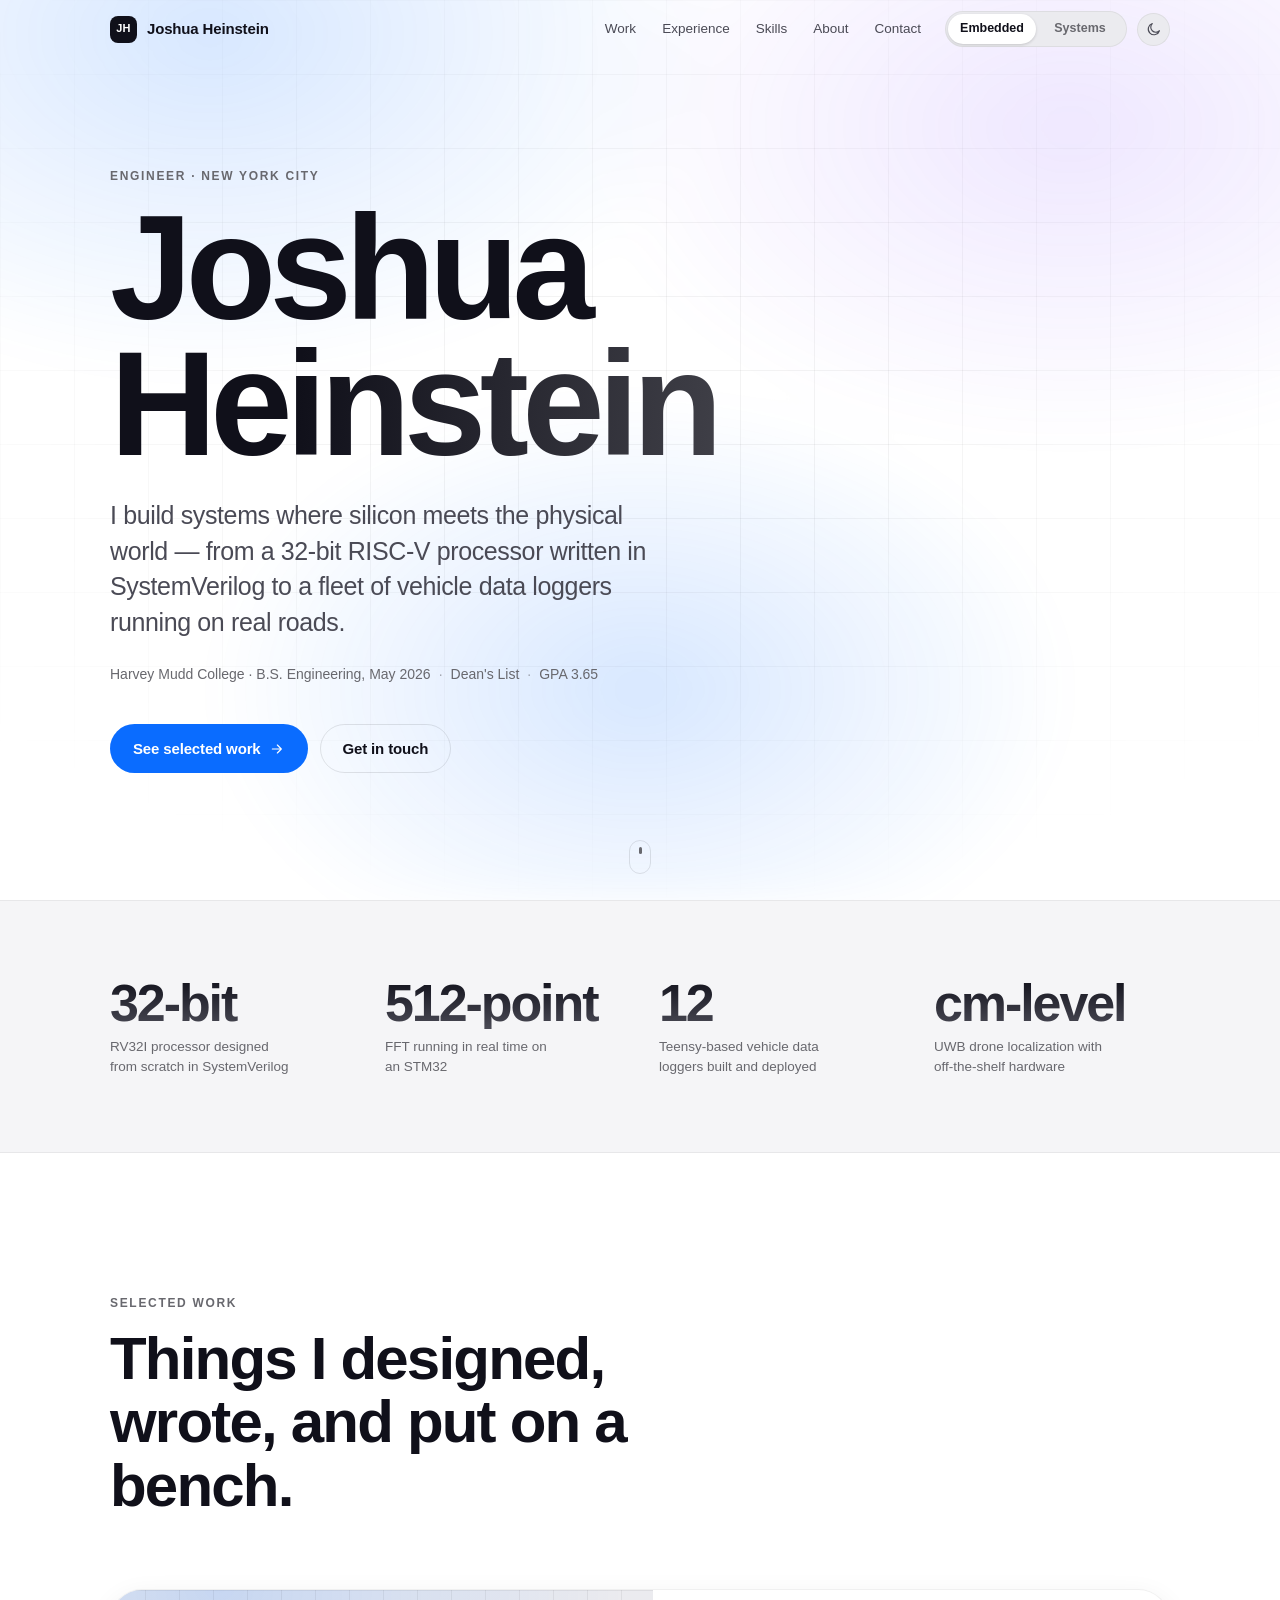
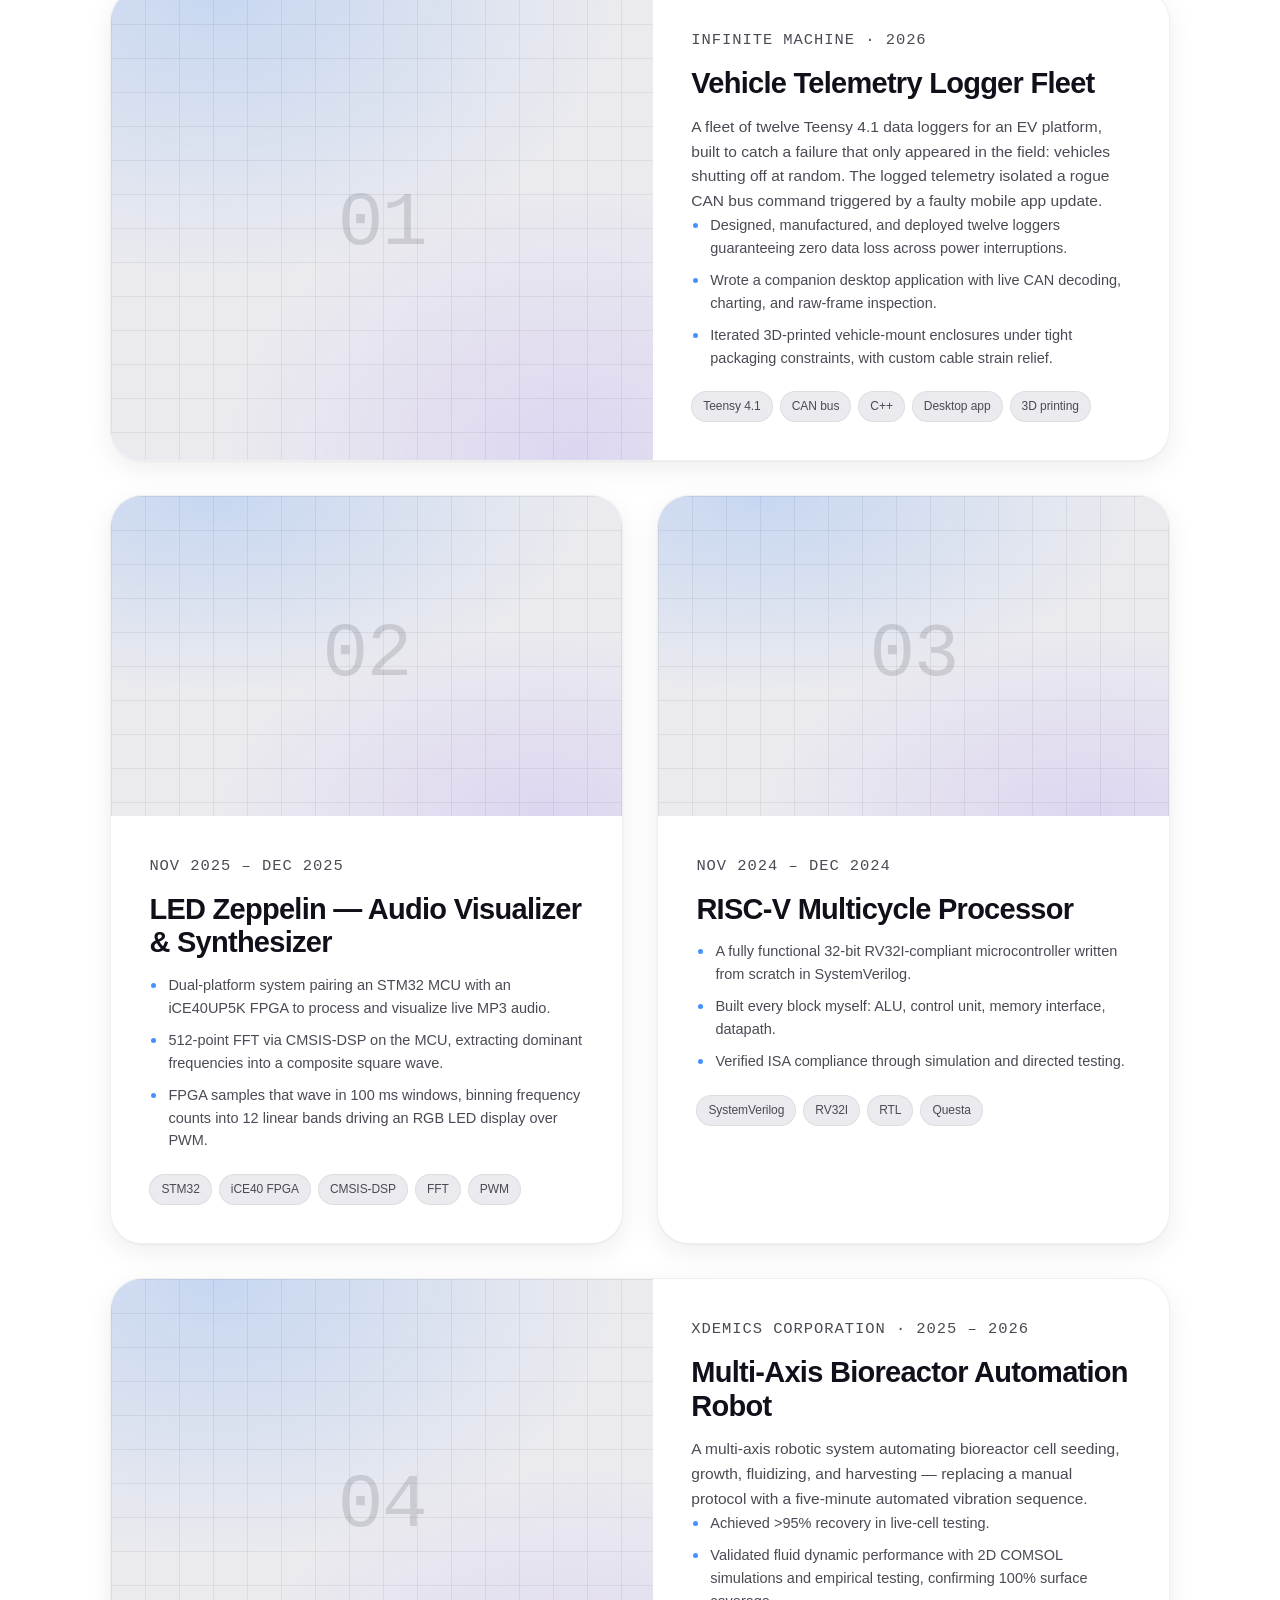
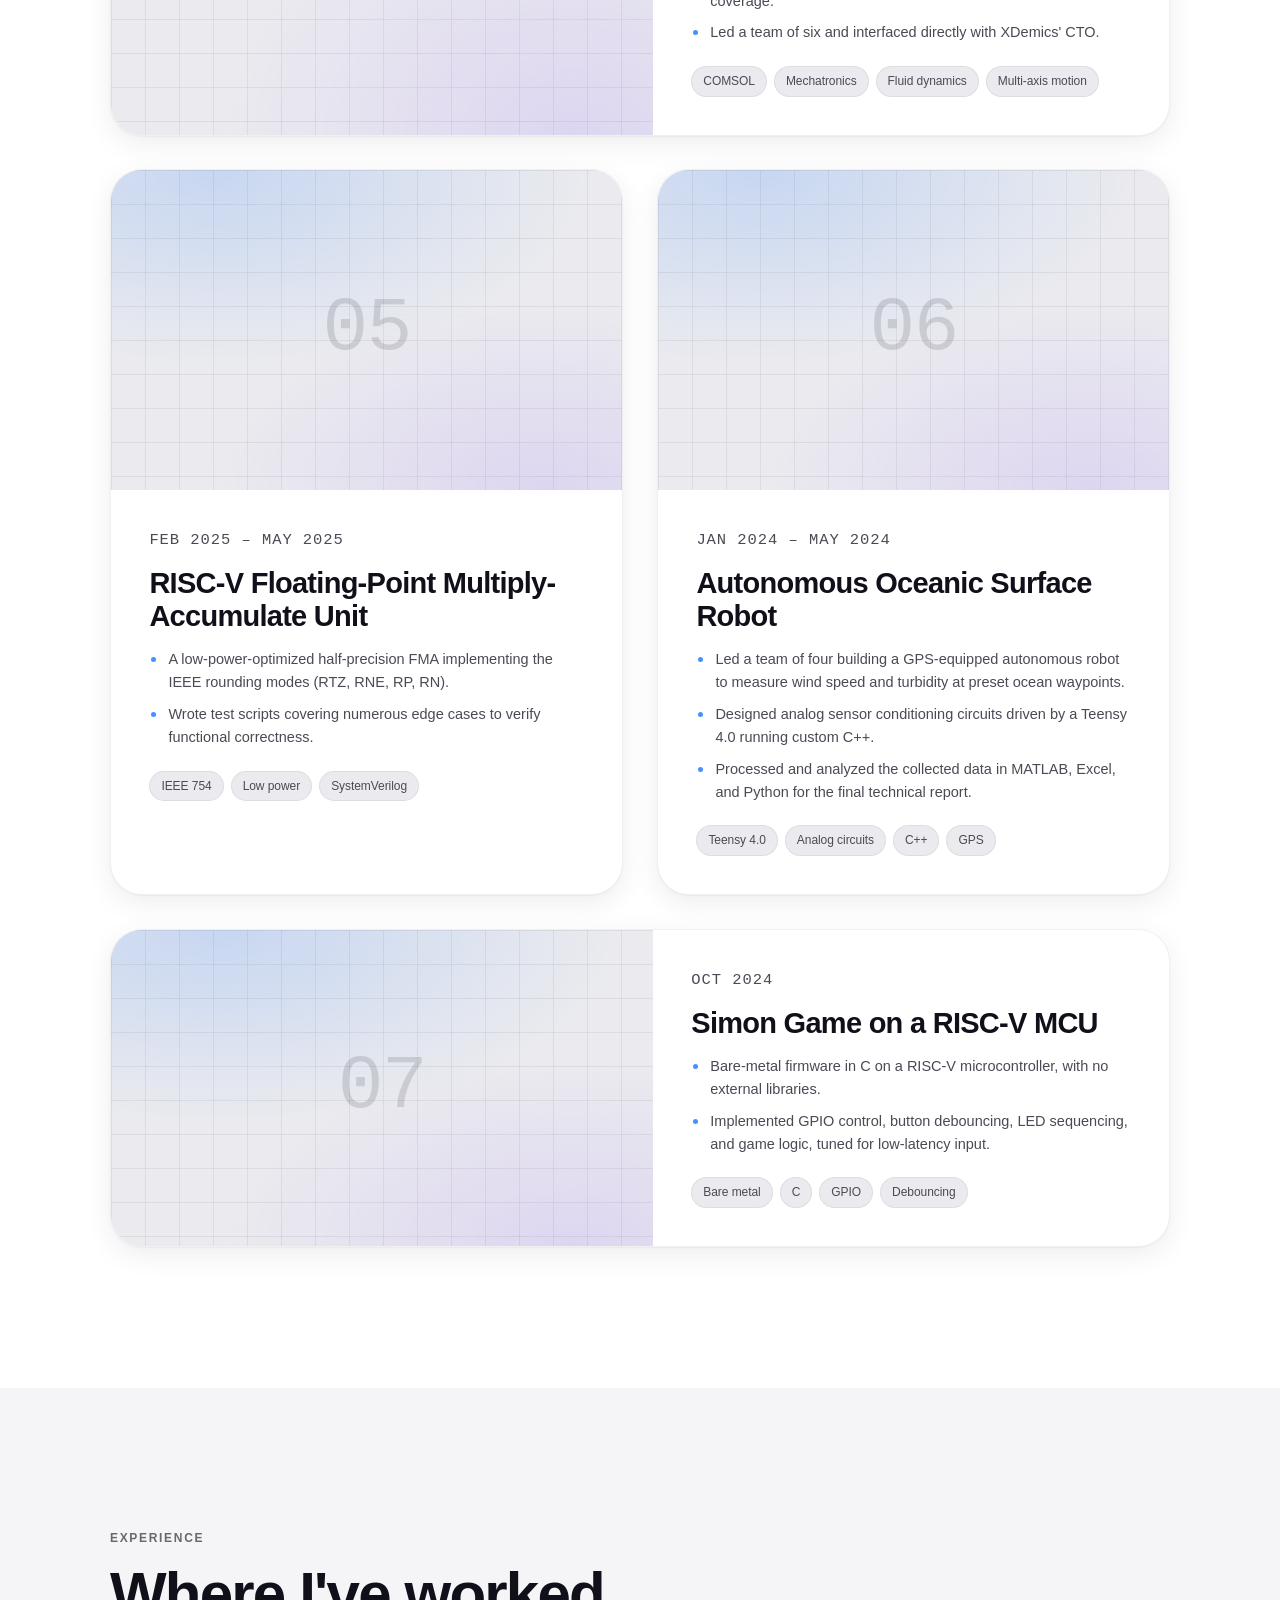
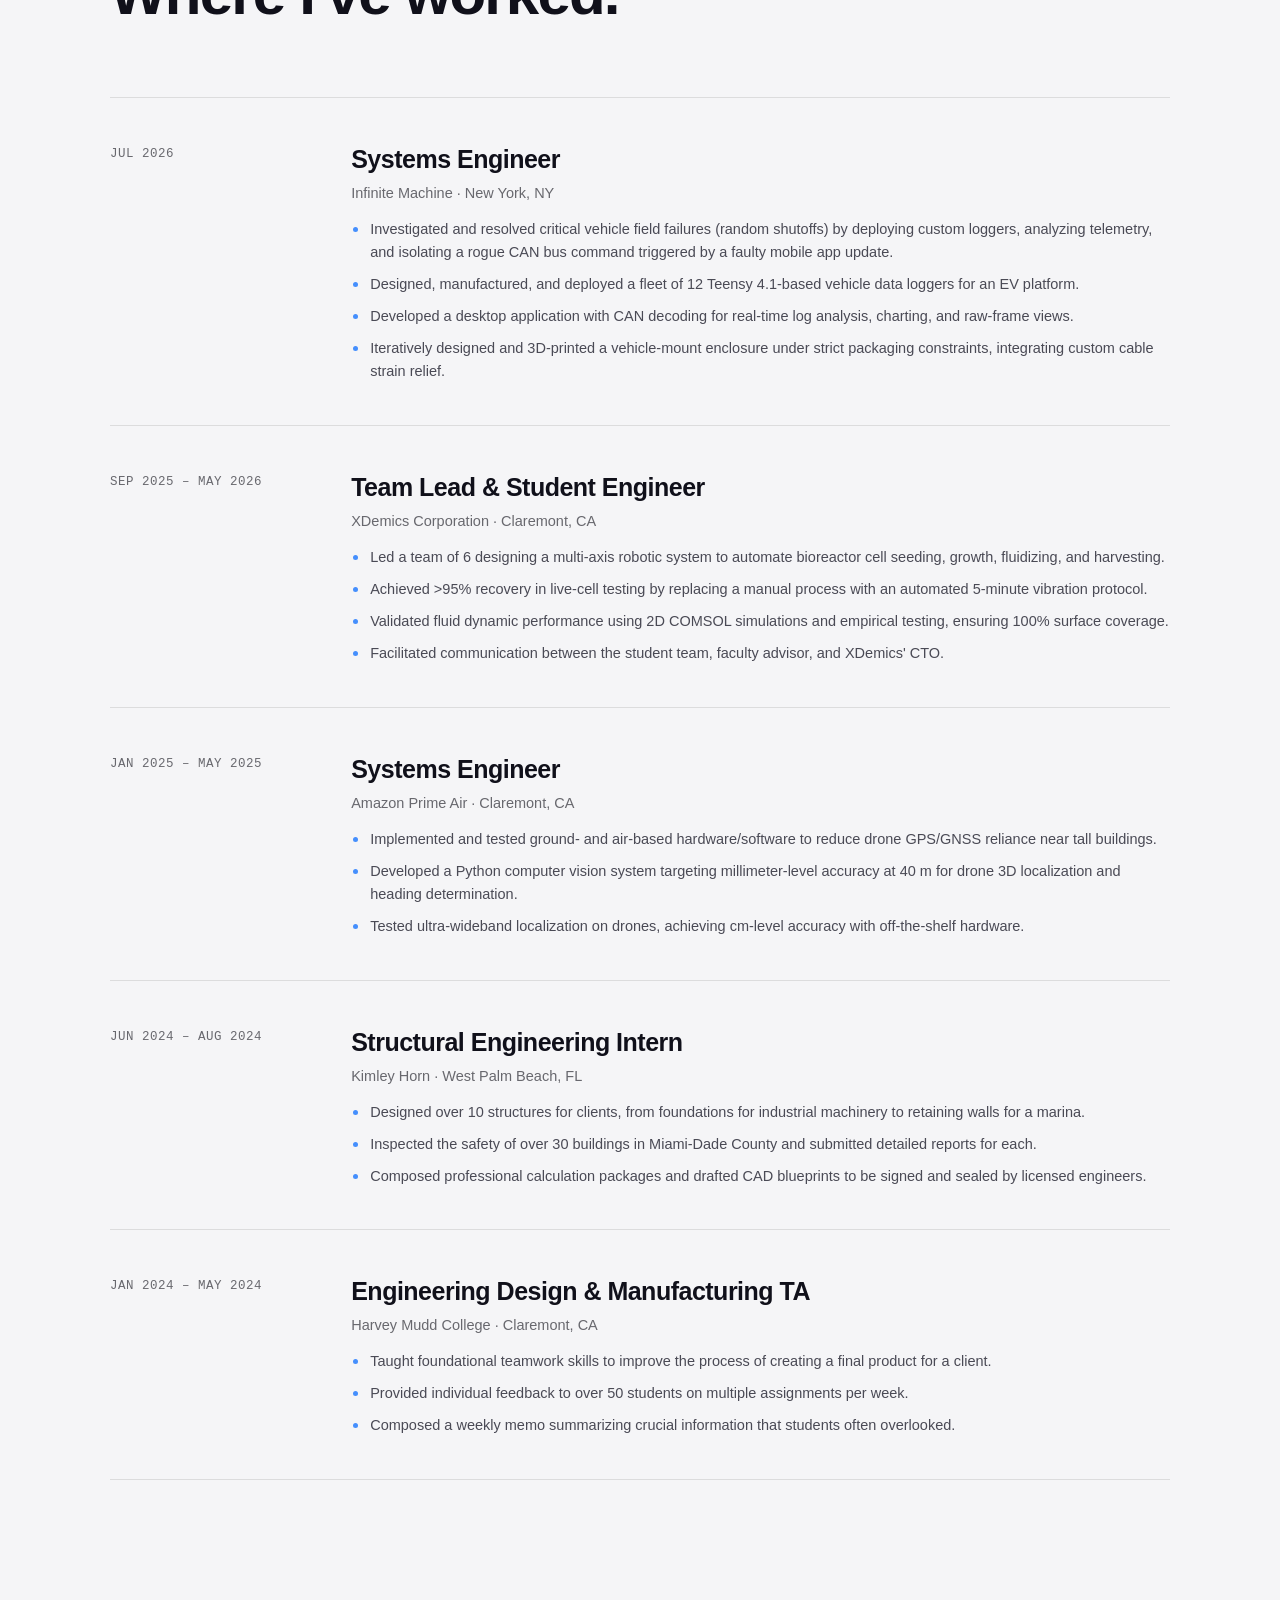
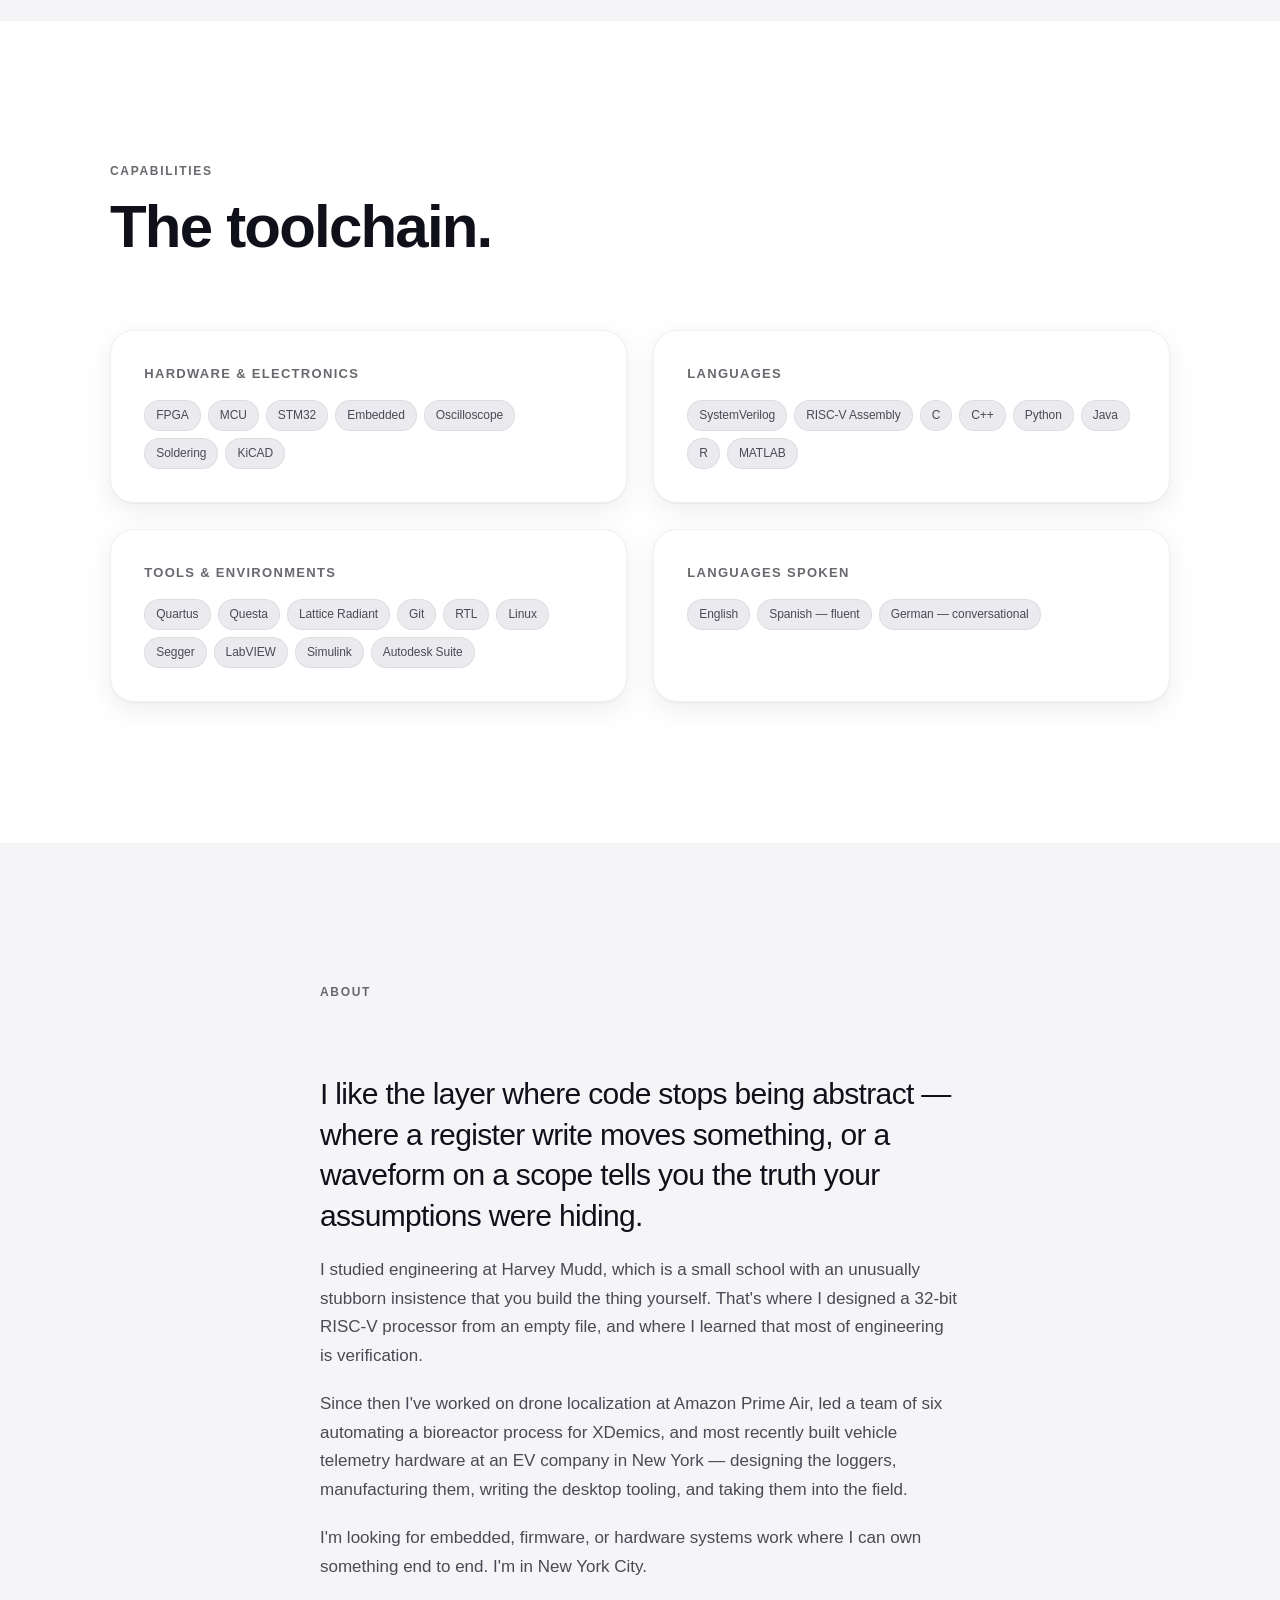
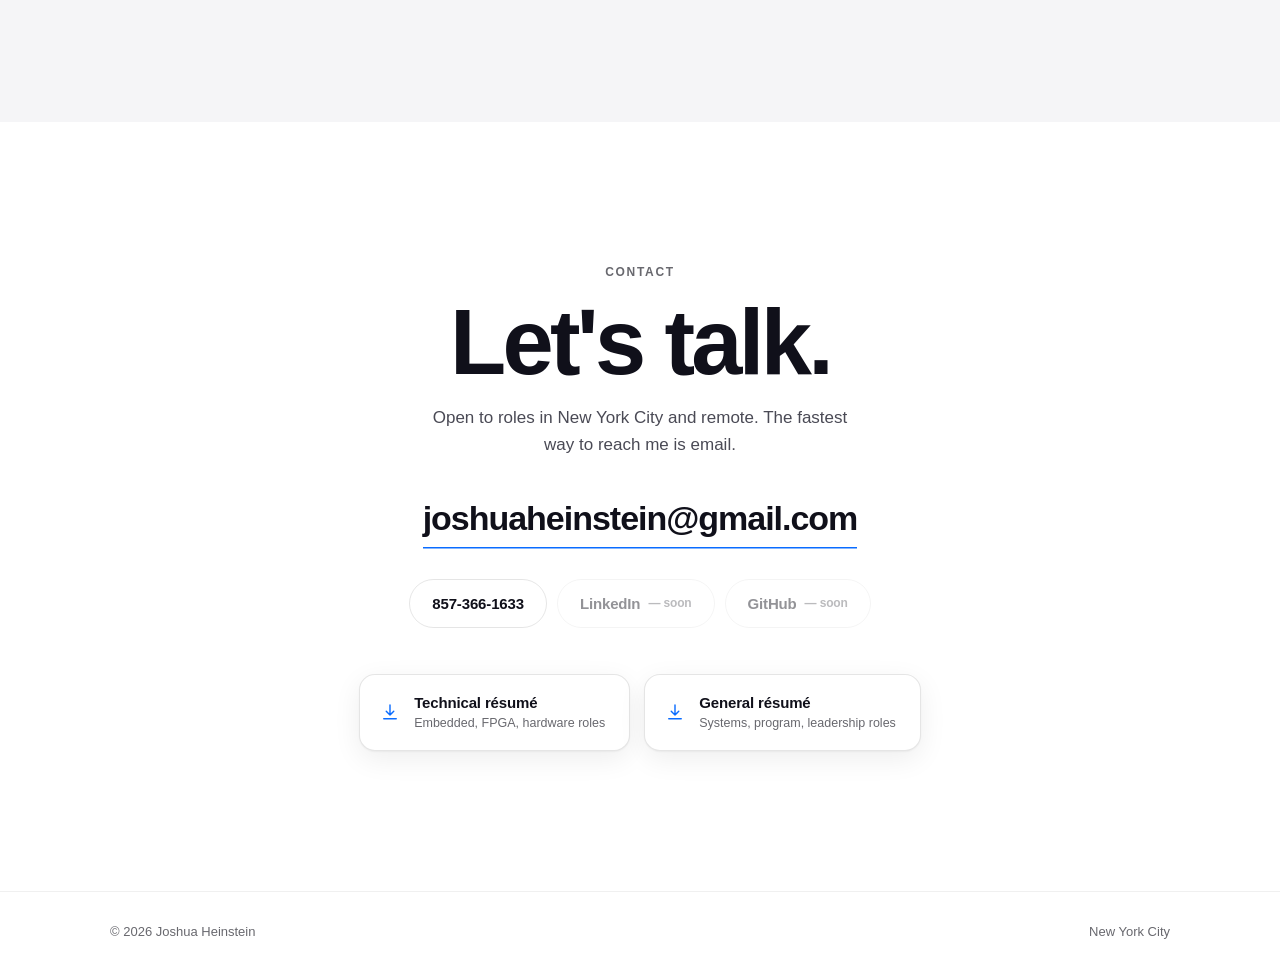
==== index.html @ c51eca90 "Add portfolio site Static HTML, CSS, and JS served at the repo root, so the site resolves at https:/" ====
<!DOCTYPE html>
<html lang="en" class="mode-technical">
<head>
<meta charset="utf-8">
<meta name="viewport" content="width=device-width, initial-scale=1">
<title>Joshua Heinstein — Engineer</title>
<meta name="description" content="Joshua Heinstein — engineer in New York City. Embedded systems, FPGA and RISC-V design, vehicle telemetry, and cross-functional engineering leadership. Harvey Mudd College, B.S. Engineering.">
<meta name="author" content="Joshua Heinstein">
<meta property="og:title" content="Joshua Heinstein — Engineer">
<meta property="og:description" content="Embedded systems, FPGA and RISC-V design, vehicle telemetry, and cross-functional engineering leadership.">
<meta property="og:type" content="website">
<meta name="theme-color" content="#000000" media="(prefers-color-scheme: dark)">
<meta name="theme-color" content="#ffffff" media="(prefers-color-scheme: light)">
<link rel="icon" href="data:image/svg+xml,<svg xmlns='http://www.w3.org/2000/svg' viewBox='0 0 100 100'><text y='.9em' font-size='90' font-family='system-ui'>⚡</text></svg>">
<link rel="stylesheet" href="assets/css/styles.css">
</head>
<body>

<a class="skip" href="#work">Skip to content</a>
<div class="progress" id="progress" aria-hidden="true"></div>

<!-- ─────────────────────────── NAV ─────────────────────────── -->
<header class="nav" id="nav">
  <div class="nav-inner">
    <a class="nav-logo" href="#top" aria-label="Joshua Heinstein, home">
      <span class="nav-logo-mark">JH</span>
      <span class="nav-logo-text">Joshua Heinstein</span>
    </a>

    <nav class="nav-links" aria-label="Sections">
      <a href="#work">Work</a>
      <a href="#experience">Experience</a>
      <a href="#skills">Skills</a>
      <a href="#about">About</a>
      <a href="#contact">Contact</a>
    </nav>

    <div class="nav-actions">
      <!-- Positioning toggle -->
      <div class="mode-switch" role="group" aria-label="Choose how to view this portfolio">
        <span class="mode-switch-thumb" aria-hidden="true"></span>
        <button type="button" class="mode-btn" data-mode="technical" aria-pressed="true">Embedded</button>
        <button type="button" class="mode-btn" data-mode="general" aria-pressed="false">Systems</button>
      </div>
      <button type="button" class="icon-btn" id="theme-btn" aria-label="Switch color theme">
        <svg class="i-sun" viewBox="0 0 24 24" aria-hidden="true"><circle cx="12" cy="12" r="4.2"/><g class="rays"><path d="M12 2.5v2.6M12 18.9v2.6M2.5 12h2.6M18.9 12h2.6M5.3 5.3l1.8 1.8M16.9 16.9l1.8 1.8M18.7 5.3l-1.8 1.8M7.1 16.9l-1.8 1.8"/></g></svg>
        <svg class="i-moon" viewBox="0 0 24 24" aria-hidden="true"><path d="M20.2 14.6A8.6 8.6 0 1 1 9.4 3.8a7 7 0 0 0 10.8 10.8z"/></svg>
      </button>
    </div>
  </div>
</header>

<main id="top">

<!-- ─────────────────────────── HERO ─────────────────────────── -->
<section class="hero">
  <div class="hero-glow" aria-hidden="true"></div>
  <div class="hero-grid" aria-hidden="true"></div>

  <div class="hero-inner">
    <p class="eyebrow reveal">Engineer · New York City</p>

    <h1 class="hero-name reveal" data-delay="1">
      <span class="ln">Joshua</span>
      <span class="ln">Heinstein</span>
    </h1>

    <div class="hero-lede reveal" data-delay="2">
      <p class="m-tech">I build systems where silicon meets the physical world — from a
        32-bit RISC-V processor written in SystemVerilog to a fleet of vehicle data
        loggers running on real roads.</p>
      <p class="m-gen">I lead engineering teams and untangle hard systems problems —
        automating a laboratory process end to end, and root-causing field failures
        in electric vehicles under a three-week deadline.</p>
    </div>

    <p class="hero-meta reveal" data-delay="3">
      Harvey Mudd College · B.S. Engineering, May 2026
      <span class="dot" aria-hidden="true">·</span> Dean's List
      <span class="dot" aria-hidden="true">·</span> GPA 3.65
    </p>

    <div class="hero-cta reveal" data-delay="4">
      <a class="btn btn-primary" href="#work">
        See selected work
        <svg viewBox="0 0 24 24" aria-hidden="true"><path d="M5 12h13M12.5 6l6 6-6 6"/></svg>
      </a>
      <a class="btn btn-ghost" href="#contact">Get in touch</a>
    </div>
  </div>

  <div class="scroll-hint" aria-hidden="true"><span></span></div>
</section>

<!-- ─────────────────────────── STATS ─────────────────────────── -->
<section class="stats-band" aria-label="Highlights">
  <div class="wrap">
    <div class="stats">
      <!-- Embedded / hardware framing -->
      <div class="stat m-tech reveal">
        <span class="stat-n" data-count="32" data-suffix="-bit">32-bit</span>
        <span class="stat-l">RV32I processor designed from scratch in SystemVerilog</span>
      </div>
      <div class="stat m-tech reveal" data-delay="1">
        <span class="stat-n" data-count="512" data-suffix="-point">512-point</span>
        <span class="stat-l">FFT running in real time on an STM32</span>
      </div>
      <div class="stat m-tech reveal" data-delay="2">
        <span class="stat-n" data-count="12">12</span>
        <span class="stat-l">Teensy-based vehicle data loggers built and deployed</span>
      </div>
      <div class="stat m-tech reveal" data-delay="3">
        <span class="stat-n">cm-level</span>
        <span class="stat-l">UWB drone localization with off-the-shelf hardware</span>
      </div>

      <!-- Systems / leadership framing -->
      <div class="stat m-gen reveal">
        <span class="stat-n" data-count="6">6</span>
        <span class="stat-l">engineers led on a cross-functional automation team</span>
      </div>
      <div class="stat m-gen reveal" data-delay="1">
        <span class="stat-n" data-count="95" data-prefix="&gt;" data-suffix="%">&gt;95%</span>
        <span class="stat-l">recovery rate achieved in live-cell field testing</span>
      </div>
      <div class="stat m-gen reveal" data-delay="2">
        <span class="stat-n" data-count="3">3</span>
        <span class="stat-l">weeks from concept to a fleet deployed in the field</span>
      </div>
      <div class="stat m-gen reveal" data-delay="3">
        <span class="stat-n" data-count="100">100</span>
        <span class="stat-l">page trade-off and KPI report authored for senior management</span>
      </div>
    </div>
  </div>
</section>

<!-- ─────────────────────────── WORK ─────────────────────────── -->
<section id="work" class="section">
  <div class="wrap">
    <header class="section-head reveal">
      <p class="eyebrow">Selected work</p>
      <h2 class="section-title">
        <span class="m-tech">Things I designed, wrote, and put on a bench.</span>
        <span class="m-gen">Problems I owned from question to shipped answer.</span>
      </h2>
    </header>

    <div class="projects">

      <!-- 1. Vehicle telemetry ─────────────────────────── -->
      <article class="project feature reveal" id="p-logger">
        <div class="project-media">
          <img src="assets/img/logger-fleet.jpg" alt="Fleet of Teensy 4.1 vehicle data loggers in 3D-printed enclosures" loading="lazy" onerror="this.closest('.project-media').classList.add('no-img')">
          <div class="ph" aria-hidden="true"><span>01</span></div>
        </div>
        <div class="project-body">
          <p class="project-tag">Infinite Machine · 2026</p>
          <h3 class="project-title">
            <span class="m-tech">Vehicle Telemetry Logger Fleet</span>
            <span class="m-gen">End-to-End Diagnostic Tooling Program</span>
          </h3>
          <div class="m-tech">
            <p>A fleet of twelve Teensy 4.1 data loggers for an EV platform, built to
              catch a failure that only appeared in the field: vehicles shutting off at
              random. The logged telemetry isolated a rogue CAN bus command triggered by
              a faulty mobile app update.</p>
            <ul class="bullets">
              <li>Designed, manufactured, and deployed twelve loggers guaranteeing zero data loss across power interruptions.</li>
              <li>Wrote a companion desktop application with live CAN decoding, charting, and raw-frame inspection.</li>
              <li>Iterated 3D-printed vehicle-mount enclosures under tight packaging constraints, with custom cable strain relief.</li>
            </ul>
          </div>
          <div class="m-gen">
            <p>A critical field failure with no reproduction path. I owned the whole
              response — instrumenting the vehicles, capturing the data, and tracing the
              root cause back to a software update error — inside a compressed
              three-week timeline.</p>
            <ul class="bullets">
              <li>Managed the full product lifecycle: structural design, software, manufacturing, and field deployment.</li>
              <li>Launched twelve highly reliable loggers architected to guarantee data integrity through power loss.</li>
              <li>Turned millions of raw data points into readable dashboards and metrics for engineering analysis.</li>
            </ul>
          </div>
          <ul class="chips">
            <li class="m-tech">Teensy 4.1</li><li class="m-tech">CAN bus</li>
            <li class="m-tech">C++</li><li class="m-tech">Desktop app</li><li class="m-tech">3D printing</li>
            <li class="m-gen">Root cause analysis</li><li class="m-gen">Product lifecycle</li>
            <li class="m-gen">Data visualization</li><li class="m-gen">Field deployment</li>
          </ul>
          <!-- REPO-LINK: add href when the repo is public -->
        </div>
      </article>

      <!-- 2. LED Zeppelin ─────────────────────────── -->
      <article class="project reveal" id="p-led">
        <div class="project-media">
          <img src="assets/img/led-zeppelin.jpg" alt="LED Zeppelin audio visualizer running on an RGB LED display" loading="lazy" onerror="this.closest('.project-media').classList.add('no-img')">
          <div class="ph" aria-hidden="true"><span>02</span></div>
        </div>
        <div class="project-body">
          <p class="project-tag">Nov 2025 – Dec 2025</p>
          <h3 class="project-title">
            <span class="m-tech">LED Zeppelin — Audio Visualizer &amp; Synthesizer</span>
            <span class="m-gen">Real-Time Audio Algorithm Development</span>
          </h3>
          <div class="m-tech">
            <ul class="bullets">
              <li>Dual-platform system pairing an STM32 MCU with an iCE40UP5K FPGA to process and visualize live MP3 audio.</li>
              <li>512-point FFT via CMSIS-DSP on the MCU, extracting dominant frequencies into a composite square wave.</li>
              <li>FPGA samples that wave in 100&nbsp;ms windows, binning frequency counts into 12 linear bands driving an RGB LED display over PWM.</li>
            </ul>
          </div>
          <div class="m-gen">
            <ul class="bullets">
              <li>Programmed a highly optimized Fast Fourier Transform to extract frequency data from live audio streams.</li>
              <li>Mapped quantitative output to a visual display with ultra-low latency between intake and render.</li>
            </ul>
          </div>
          <ul class="chips">
            <li class="m-tech">STM32</li><li class="m-tech">iCE40 FPGA</li><li class="m-tech">CMSIS-DSP</li><li class="m-tech">FFT</li><li class="m-tech">PWM</li>
            <li class="m-gen">Signal processing</li><li class="m-gen">Optimization</li><li class="m-gen">Real-time systems</li>
          </ul>
        </div>
      </article>

      <!-- 3. RISC-V processor ─────────────────────────── -->
      <article class="project reveal" id="p-cpu" data-delay="1">
        <div class="project-media">
          <img src="assets/img/riscv-processor.jpg" alt="RISC-V multicycle processor simulation waveforms" loading="lazy" onerror="this.closest('.project-media').classList.add('no-img')">
          <div class="ph" aria-hidden="true"><span>03</span></div>
        </div>
        <div class="project-body">
          <p class="project-tag">Nov 2024 – Dec 2024</p>
          <h3 class="project-title">
            <span class="m-tech">RISC-V Multicycle Processor</span>
            <span class="m-gen">32-Bit Microprocessor Design</span>
          </h3>
          <div class="m-tech">
            <ul class="bullets">
              <li>A fully functional 32-bit RV32I-compliant microcontroller written from scratch in SystemVerilog.</li>
              <li>Built every block myself: ALU, control unit, memory interface, datapath.</li>
              <li>Verified ISA compliance through simulation and directed testing.</li>
            </ul>
          </div>
          <div class="m-gen">
            <ul class="bullets">
              <li>Designed a complete 32-bit processor from first principles, implementing each functional block.</li>
              <li>Built a simulation and verification workflow to prove compliance against the specification.</li>
            </ul>
          </div>
          <ul class="chips">
            <li class="m-tech">SystemVerilog</li><li class="m-tech">RV32I</li><li class="m-tech">RTL</li><li class="m-tech">Questa</li>
            <li class="m-gen">Digital design</li><li class="m-gen">Verification</li>
          </ul>
        </div>
      </article>

      <!-- 4. XDemics ─────────────────────────── -->
      <article class="project feature reveal" id="p-xdemics">
        <div class="project-media">
          <img src="assets/img/xdemics-robot.jpg" alt="Multi-axis robotic bioreactor handling system" loading="lazy" onerror="this.closest('.project-media').classList.add('no-img')">
          <div class="ph" aria-hidden="true"><span>04</span></div>
        </div>
        <div class="project-body">
          <p class="project-tag">XDemics Corporation · 2025 – 2026</p>
          <h3 class="project-title">
            <span class="m-tech">Multi-Axis Bioreactor Automation Robot</span>
            <span class="m-gen">Laboratory Process Automation — Team Lead</span>
          </h3>
          <div class="m-tech">
            <p>A multi-axis robotic system automating bioreactor cell seeding, growth,
              fluidizing, and harvesting — replacing a manual protocol with a five-minute
              automated vibration sequence.</p>
            <ul class="bullets">
              <li>Achieved &gt;95% recovery in live-cell testing.</li>
              <li>Validated fluid dynamic performance with 2D COMSOL simulations and empirical testing, confirming 100% surface coverage.</li>
              <li>Led a team of six and interfaced directly with XDemics' CTO.</li>
            </ul>
          </div>
          <div class="m-gen">
            <p>I directed a cross-functional team of six to automate a complex laboratory
              process handling sensitive biological materials, and carried the technical
              relationship with the client's executive leadership.</p>
            <ul class="bullets">
              <li>Analyzed fluid dynamics data and ran simulation testing to tune angles and vibration speeds, reaching a &gt;95% success rate in field testing.</li>
              <li>Replaced significant manual labor hours with a repeatable automated protocol.</li>
              <li>Owned timelines, delegation, and communication across the student team, faculty advisors, and the CTO.</li>
            </ul>
          </div>
          <ul class="chips">
            <li class="m-tech">COMSOL</li><li class="m-tech">Mechatronics</li><li class="m-tech">Fluid dynamics</li><li class="m-tech">Multi-axis motion</li>
            <li class="m-gen">Team leadership</li><li class="m-gen">Client management</li><li class="m-gen">Project management</li><li class="m-gen">Simulation</li>
          </ul>
        </div>
      </article>

      <!-- 5. FMA unit ─────────────────────────── -->
      <article class="project reveal" id="p-fma">
        <div class="project-media">
          <img src="assets/img/fma-unit.jpg" alt="Floating-point multiply-accumulate unit design" loading="lazy" onerror="this.closest('.project-media').classList.add('no-img')">
          <div class="ph" aria-hidden="true"><span>05</span></div>
        </div>
        <div class="project-body">
          <p class="project-tag">Feb 2025 – May 2025</p>
          <h3 class="project-title">
            <span class="m-tech">RISC-V Floating-Point Multiply-Accumulate Unit</span>
            <span class="m-gen">Microprocessor Quality Assurance &amp; Optimization</span>
          </h3>
          <div class="m-tech">
            <ul class="bullets">
              <li>A low-power-optimized half-precision FMA implementing the IEEE rounding modes (RTZ, RNE, RP, RN).</li>
              <li>Wrote test scripts covering numerous edge cases to verify functional correctness.</li>
            </ul>
          </div>
          <div class="m-gen">
            <ul class="bullets">
              <li>Designed a low-power-optimized mathematical computation unit implementing complex rounding modes.</li>
              <li>Developed custom testing scripts to validate edge cases and ensure rigorous functional accuracy before deployment.</li>
            </ul>
          </div>
          <ul class="chips">
            <li class="m-tech">IEEE 754</li><li class="m-tech">Low power</li><li class="m-tech">SystemVerilog</li>
            <li class="m-gen">Test engineering</li><li class="m-gen">Edge-case validation</li>
          </ul>
        </div>
      </article>

      <!-- 6. Ocean robot ─────────────────────────── -->
      <article class="project reveal" id="p-ocean" data-delay="1">
        <div class="project-media">
          <img src="assets/img/ocean-robot.jpg" alt="Autonomous GPS-equipped oceanic surface robot" loading="lazy" onerror="this.closest('.project-media').classList.add('no-img')">
          <div class="ph" aria-hidden="true"><span>06</span></div>
        </div>
        <div class="project-body">
          <p class="project-tag">Jan 2024 – May 2024</p>
          <h3 class="project-title">
            <span class="m-tech">Autonomous Oceanic Surface Robot</span>
            <span class="m-gen">Autonomous Environmental Data Collector</span>
          </h3>
          <div class="m-tech">
            <ul class="bullets">
              <li>Led a team of four building a GPS-equipped autonomous robot to measure wind speed and turbidity at preset ocean waypoints.</li>
              <li>Designed analog sensor conditioning circuits driven by a Teensy 4.0 running custom C++.</li>
              <li>Processed and analyzed the collected data in MATLAB, Excel, and Python for the final technical report.</li>
            </ul>
          </div>
          <div class="m-gen">
            <ul class="bullets">
              <li>Led a team of four to design and deploy an autonomous surface robot for remote environmental data collection.</li>
              <li>Processed large sensor datasets in MATLAB, Excel, and Python, presenting findings and statistical summaries in a technical report.</li>
            </ul>
          </div>
          <ul class="chips">
            <li class="m-tech">Teensy 4.0</li><li class="m-tech">Analog circuits</li><li class="m-tech">C++</li><li class="m-tech">GPS</li>
            <li class="m-gen">Data analysis</li><li class="m-gen">Team leadership</li><li class="m-gen">MATLAB</li>
          </ul>
        </div>
      </article>

      <!-- 7. Simon game ─────────────────────────── -->
      <article class="project tech-only reveal" id="p-simon" data-delay="2">
        <div class="project-media">
          <img src="assets/img/simon-game.jpg" alt="Bare-metal Simon game on a RISC-V microcontroller" loading="lazy" onerror="this.closest('.project-media').classList.add('no-img')">
          <div class="ph" aria-hidden="true"><span>07</span></div>
        </div>
        <div class="project-body">
          <p class="project-tag">Oct 2024</p>
          <h3 class="project-title">Simon Game on a RISC-V MCU</h3>
          <ul class="bullets">
            <li>Bare-metal firmware in C on a RISC-V microcontroller, with no external libraries.</li>
            <li>Implemented GPIO control, button debouncing, LED sequencing, and game logic, tuned for low-latency input.</li>
          </ul>
          <ul class="chips">
            <li>Bare metal</li><li>C</li><li>GPIO</li><li>Debouncing</li>
          </ul>
        </div>
      </article>

    </div>
  </div>
</section>

<!-- ─────────────────────────── EXPERIENCE ─────────────────────────── -->
<section id="experience" class="section section-alt">
  <div class="wrap">
    <header class="section-head reveal">
      <p class="eyebrow">Experience</p>
      <h2 class="section-title">Where I've worked.</h2>
    </header>

    <ol class="timeline">
      <li class="tl-item reveal">
        <div class="tl-when">Jul 2026</div>
        <div class="tl-what">
          <h3>Systems Engineer</h3>
          <p class="tl-org">Infinite Machine · New York, NY</p>
          <div class="m-tech">
            <ul class="bullets">
              <li>Investigated and resolved critical vehicle field failures (random shutoffs) by deploying custom loggers, analyzing telemetry, and isolating a rogue CAN bus command triggered by a faulty mobile app update.</li>
              <li>Designed, manufactured, and deployed a fleet of 12 Teensy 4.1-based vehicle data loggers for an EV platform.</li>
              <li>Developed a desktop application with CAN decoding for real-time log analysis, charting, and raw-frame views.</li>
              <li>Iteratively designed and 3D-printed a vehicle-mount enclosure under strict packaging constraints, integrating custom cable strain relief.</li>
            </ul>
          </div>
          <div class="m-gen">
            <ul class="bullets">
              <li>Investigated and resolved critical field failures by designing and deploying custom diagnostic hardware to capture field data, identifying the root cause as a software update error.</li>
              <li>Built and launched a fleet of 12 highly reliable data loggers, architected to guarantee zero data loss during power interruptions.</li>
              <li>Developed a desktop application with real-time dashboards, transforming millions of raw data points into readable charts and metrics.</li>
              <li>Managed the end-to-end product lifecycle of the diagnostic tools — structural design through field deployment — within a compressed 3-week timeline.</li>
            </ul>
          </div>
        </div>
      </li>

      <li class="tl-item reveal">
        <div class="tl-when">Sep 2025 – May 2026</div>
        <div class="tl-what">
          <h3><span class="m-tech">Team Lead &amp; Student Engineer</span><span class="m-gen">Team Lead &amp; Technical Project Manager</span></h3>
          <p class="tl-org">XDemics Corporation · Claremont, CA</p>
          <div class="m-tech">
            <ul class="bullets">
              <li>Led a team of 6 designing a multi-axis robotic system to automate bioreactor cell seeding, growth, fluidizing, and harvesting.</li>
              <li>Achieved &gt;95% recovery in live-cell testing by replacing a manual process with an automated 5-minute vibration protocol.</li>
              <li>Validated fluid dynamic performance using 2D COMSOL simulations and empirical testing, ensuring 100% surface coverage.</li>
              <li>Facilitated communication between the student team, faculty advisor, and XDemics' CTO.</li>
            </ul>
          </div>
          <div class="m-gen">
            <ul class="bullets">
              <li>Directed a cross-functional team of 6 to automate a complex laboratory process, designing a robotic system to handle sensitive biological materials.</li>
              <li>Analyzed fluid dynamics data and executed rigorous simulation testing to optimize the machine's angles and vibration speeds, achieving a &gt;95% success rate in field testing.</li>
              <li>Managed project timelines, task delegation, and technical communication between the engineering team, faculty advisors, and executive leadership.</li>
            </ul>
          </div>
        </div>
      </li>

      <li class="tl-item reveal">
        <div class="tl-when">Jan 2025 – May 2025</div>
        <div class="tl-what">
          <h3>Systems Engineer</h3>
          <p class="tl-org">Amazon Prime Air · Claremont, CA</p>
          <div class="m-tech">
            <ul class="bullets">
              <li>Implemented and tested ground- and air-based hardware/software to reduce drone GPS/GNSS reliance near tall buildings.</li>
              <li>Developed a Python computer vision system targeting millimeter-level accuracy at 40 m for drone 3D localization and heading determination.</li>
              <li>Tested ultra-wideband localization on drones, achieving cm-level accuracy with off-the-shelf hardware.</li>
            </ul>
          </div>
          <div class="m-gen">
            <ul class="bullets">
              <li>Implemented and tested ground- and air-based hardware/software to reduce drone GPS reliance near tall buildings.</li>
              <li>Designed and executed a data-driven Python algorithm targeting millimeter-level precision for drone positioning.</li>
              <li>Conducted extensive testing of alternative technologies, synthesizing raw performance data into actionable insights.</li>
              <li>Authored a comprehensive 100-page report detailing operational trade-offs, KPIs, and recommendations for senior management.</li>
            </ul>
          </div>
        </div>
      </li>

      <li class="tl-item reveal">
        <div class="tl-when">Jun 2024 – Aug 2024</div>
        <div class="tl-what">
          <h3><span class="m-tech">Structural Engineering Intern</span><span class="m-gen">Structural Engineering Consultant Intern</span></h3>
          <p class="tl-org">Kimley Horn · West Palm Beach, FL</p>
          <ul class="bullets">
            <li>Designed over 10 structures for clients, from foundations for industrial machinery to retaining walls for a marina.</li>
            <li>Inspected the safety of over 30 buildings in Miami-Dade County and submitted detailed reports for each.</li>
            <li>Composed professional calculation packages and drafted CAD blueprints to be signed and sealed by licensed engineers.</li>
          </ul>
        </div>
      </li>

      <li class="tl-item reveal">
        <div class="tl-when">Jan 2024 – May 2024</div>
        <div class="tl-what">
          <h3>Engineering Design &amp; Manufacturing TA</h3>
          <p class="tl-org">Harvey Mudd College · Claremont, CA</p>
          <ul class="bullets">
            <li>Taught foundational teamwork skills to improve the process of creating a final product for a client.</li>
            <li>Provided individual feedback to over 50 students on multiple assignments per week.</li>
            <li>Composed a weekly memo summarizing crucial information that students often overlooked.</li>
          </ul>
        </div>
      </li>
    </ol>
  </div>
</section>

<!-- ─────────────────────────── SKILLS ─────────────────────────── -->
<section id="skills" class="section">
  <div class="wrap">
    <header class="section-head reveal">
      <p class="eyebrow">Capabilities</p>
      <h2 class="section-title">
        <span class="m-tech">The toolchain.</span>
        <span class="m-gen">What I bring to a team.</span>
      </h2>
    </header>

    <div class="skills">
      <!-- Technical -->
      <div class="skill-card m-tech reveal">
        <h3>Hardware &amp; Electronics</h3>
        <ul class="chips"><li>FPGA</li><li>MCU</li><li>STM32</li><li>Embedded</li><li>Oscilloscope</li><li>Soldering</li><li>KiCAD</li></ul>
      </div>
      <div class="skill-card m-tech reveal" data-delay="1">
        <h3>Languages</h3>
        <ul class="chips"><li>SystemVerilog</li><li>RISC-V Assembly</li><li>C</li><li>C++</li><li>Python</li><li>Java</li><li>R</li><li>MATLAB</li></ul>
      </div>
      <div class="skill-card m-tech reveal" data-delay="2">
        <h3>Tools &amp; Environments</h3>
        <ul class="chips"><li>Quartus</li><li>Questa</li><li>Lattice Radiant</li><li>Git</li><li>RTL</li><li>Linux</li><li>Segger</li><li>LabVIEW</li><li>Simulink</li><li>Autodesk Suite</li></ul>
      </div>
      <div class="skill-card m-tech reveal" data-delay="3">
        <h3>Languages Spoken</h3>
        <ul class="chips"><li>English</li><li>Spanish — fluent</li><li>German — conversational</li></ul>
      </div>

      <!-- General -->
      <div class="skill-card m-gen reveal">
        <h3>Data Analysis &amp; Programming</h3>
        <ul class="chips"><li>Python</li><li>R</li><li>MATLAB</li><li>C++</li><li>Java</li><li>C</li><li>Excel</li><li>AI/LLM-assisted development</li></ul>
      </div>
      <div class="skill-card m-gen reveal" data-delay="1">
        <h3>Core Competencies</h3>
        <ul class="chips"><li>Cross-functional leadership</li><li>Root cause analysis</li><li>Project management</li><li>Quantitative research</li></ul>
      </div>
      <div class="skill-card m-gen reveal" data-delay="2">
        <h3>Tools</h3>
        <ul class="chips"><li>Microsoft Suite</li><li>Autodesk</li><li>Git</li><li>COMSOL</li><li>Simulink</li></ul>
      </div>
      <div class="skill-card m-gen reveal" data-delay="3">
        <h3>Languages Spoken</h3>
        <ul class="chips"><li>English</li><li>Spanish — fluent</li><li>German — conversational</li></ul>
      </div>
    </div>
  </div>
</section>

<!-- ─────────────────────────── ABOUT ─────────────────────────── -->
<section id="about" class="section section-alt">
  <div class="wrap wrap-narrow">
    <header class="section-head reveal">
      <p class="eyebrow">About</p>
    </header>
    <div class="prose reveal" data-delay="1">
      <p class="lead m-tech">I like the layer where code stops being abstract — where a
        register write moves something, or a waveform on a scope tells you the truth your
        assumptions were hiding.</p>
      <p class="lead m-gen">I like the problems that don't arrive pre-scoped — the ones
        where the first job is figuring out what's actually being asked, and the second is
        getting a team pointed at it.</p>

      <p>I studied engineering at Harvey Mudd, which is a small school with an unusually
        stubborn insistence that you build the thing yourself. That's where I designed a
        32-bit RISC-V processor from an empty file, and where I learned that most of
        engineering is verification.</p>

      <p>Since then I've worked on drone localization at Amazon Prime Air, led a team of
        six automating a bioreactor process for XDemics, and most recently built vehicle
        telemetry hardware at an EV company in New York — designing the loggers,
        manufacturing them, writing the desktop tooling, and taking them into the field.</p>

      <p class="m-tech">I'm looking for embedded, firmware, or hardware systems work where
        I can own something end to end. I'm in New York City.</p>
      <p class="m-gen">I'm looking for systems engineering, technical program, or hardware
        leadership work where the problems are ambiguous and the ownership is real. I'm in
        New York City.</p>
    </div>
  </div>
</section>

<!-- ─────────────────────────── CONTACT ─────────────────────────── -->
<section id="contact" class="section contact">
  <div class="wrap">
    <div class="contact-inner reveal">
      <p class="eyebrow">Contact</p>
      <h2 class="contact-title">Let's talk.</h2>
      <p class="contact-sub">Open to roles in New York City and remote. The fastest way to
        reach me is email.</p>

      <a class="mailto" href="mailto:joshuaheinstein@gmail.com">joshuaheinstein@gmail.com</a>

      <div class="contact-links">
        <a class="btn btn-ghost" href="tel:+18573661633">857-366-1633</a>
        <!-- LINKEDIN: replace href with your profile URL -->
        <a class="btn btn-ghost" href="#" data-needs-url="linkedin">LinkedIn</a>
        <!-- GITHUB: replace href with your profile URL -->
        <a class="btn btn-ghost" href="#" data-needs-url="github">GitHub</a>
      </div>

      <div class="resumes">
        <a class="resume-card" href="assets/resume/Joshua-Heinstein-Technical-Resume.pdf" download>
          <svg viewBox="0 0 24 24" aria-hidden="true"><path d="M12 3.5v12M7.5 11l4.5 4.5 4.5-4.5M4.5 20h15"/></svg>
          <span><strong>Technical résumé</strong><small>Embedded, FPGA, hardware roles</small></span>
        </a>
        <a class="resume-card" href="assets/resume/Joshua-Heinstein-General-Resume.pdf" download>
          <svg viewBox="0 0 24 24" aria-hidden="true"><path d="M12 3.5v12M7.5 11l4.5 4.5 4.5-4.5M4.5 20h15"/></svg>
          <span><strong>General résumé</strong><small>Systems, program, leadership roles</small></span>
        </a>
      </div>
    </div>
  </div>
</section>

</main>

<footer class="footer">
  <div class="wrap footer-inner">
    <p>© <span id="year">2026</span> Joshua Heinstein</p>
    <p>New York City</p>
  </div>
</footer>

<script src="assets/js/main.js"></script>
</body>
</html>
---- assets/css/styles.css ----
/* ==========================================================================
   Joshua Heinstein — portfolio
   Hand-written CSS. No framework, no build step.
   ========================================================================== */

/* ---------- Tokens ---------- */
:root {
  --font: -apple-system, BlinkMacSystemFont, "SF Pro Display", "SF Pro Text",
          "Inter", "Segoe UI", Roboto, Helvetica, Arial, sans-serif;
  --mono: ui-monospace, SFMono-Regular, "SF Mono", Menlo, Consolas, monospace;

  --max: 1180px;
  --gut: clamp(20px, 5vw, 60px);

  --r-sm: 10px;
  --r-md: 16px;
  --r-lg: 24px;
  --r-xl: 32px;

  --ease: cubic-bezier(.22, 1, .36, 1);
  --ease-soft: cubic-bezier(.4, 0, .2, 1);

  /* Light theme */
  --bg: #ffffff;
  --bg-alt: #f5f5f7;
  --bg-card: #ffffff;
  --bg-sunken: #ebebef;
  --fg: #10101a;
  --fg-mid: #4a4a55;
  /* Not #86868b: that measures 3.33:1 on --bg-alt and 3.15:1 on --bg-sunken,
     failing WCAG AA for the small text this token is used on. #68686e clears
     4.5:1 on every light background it actually appears over (worst case
     4.66:1 on --bg-sunken, behind the inactive mode-switch button) while
     staying well lighter than --fg-mid. Dark mode keeps #86868b — it already
     passes there (5.16:1 worst case). */
  --fg-dim: #68686e;
  --line: rgba(0, 0, 0, .10);
  --line-soft: rgba(0, 0, 0, .06);
  --accent: #0a6cff;
  --accent-fg: #ffffff;
  --glow-a: rgba(10, 108, 255, .16);
  --glow-b: rgba(120, 60, 255, .12);
  --shadow: 0 1px 2px rgba(0,0,0,.05), 0 8px 28px rgba(0,0,0,.07);
  --shadow-lift: 0 2px 6px rgba(0,0,0,.06), 0 24px 60px rgba(0,0,0,.13);
  --nav-bg: rgba(255, 255, 255, .72);
}

@media (prefers-color-scheme: dark) {
  :root {
    --bg: #000000;
    --bg-alt: #08080b;
    --bg-card: #121216;
    --bg-sunken: #1a1a20;
    --fg: #f5f5f7;
    --fg-mid: #b8b8c0;
    --fg-dim: #86868b;
    --line: rgba(255, 255, 255, .13);
    --line-soft: rgba(255, 255, 255, .07);
    --accent: #4d94ff;
    --accent-fg: #04101f;
    --glow-a: rgba(40, 110, 255, .26);
    --glow-b: rgba(150, 70, 255, .18);
    --shadow: 0 1px 2px rgba(0,0,0,.5), 0 10px 34px rgba(0,0,0,.55);
    --shadow-lift: 0 2px 8px rgba(0,0,0,.55), 0 28px 70px rgba(0,0,0,.7);
    --nav-bg: rgba(10, 10, 12, .68);
  }
}

/* Manual theme override wins in both directions */
:root[data-theme="light"] {
  --bg: #ffffff; --bg-alt: #f5f5f7; --bg-card: #ffffff; --bg-sunken: #ebebef;
  --fg: #10101a; --fg-mid: #4a4a55; --fg-dim: #68686e;
  --line: rgba(0,0,0,.10); --line-soft: rgba(0,0,0,.06);
  --accent: #0a6cff; --accent-fg: #ffffff;
  --glow-a: rgba(10,108,255,.16); --glow-b: rgba(120,60,255,.12);
  --shadow: 0 1px 2px rgba(0,0,0,.05), 0 8px 28px rgba(0,0,0,.07);
  --shadow-lift: 0 2px 6px rgba(0,0,0,.06), 0 24px 60px rgba(0,0,0,.13);
  --nav-bg: rgba(255,255,255,.72);
}
:root[data-theme="dark"] {
  --bg: #000000; --bg-alt: #08080b; --bg-card: #121216; --bg-sunken: #1a1a20;
  --fg: #f5f5f7; --fg-mid: #b8b8c0; --fg-dim: #86868b;
  --line: rgba(255,255,255,.13); --line-soft: rgba(255,255,255,.07);
  --accent: #4d94ff; --accent-fg: #04101f;
  --glow-a: rgba(40,110,255,.26); --glow-b: rgba(150,70,255,.18);
  --shadow: 0 1px 2px rgba(0,0,0,.5), 0 10px 34px rgba(0,0,0,.55);
  --shadow-lift: 0 2px 8px rgba(0,0,0,.55), 0 28px 70px rgba(0,0,0,.7);
  --nav-bg: rgba(10,10,12,.68);
}

/* ---------- Reset ---------- */
*, *::before, *::after { box-sizing: border-box; }
* { margin: 0; }
html { -webkit-text-size-adjust: 100%; scroll-behavior: smooth; }
body {
  font-family: var(--font);
  background: var(--bg);
  color: var(--fg);
  line-height: 1.55;
  -webkit-font-smoothing: antialiased;
  -moz-osx-font-smoothing: grayscale;
  overflow-x: hidden;
}
img, svg { display: block; max-width: 100%; }
ul, ol { list-style: none; padding: 0; }
a { color: inherit; text-decoration: none; }
button { font: inherit; color: inherit; background: none; border: 0; cursor: pointer; }
svg { fill: none; stroke: currentColor; stroke-width: 1.7; stroke-linecap: round; stroke-linejoin: round; }

:focus-visible { outline: 2px solid var(--accent); outline-offset: 3px; border-radius: 4px; }

.skip {
  position: fixed; top: -60px; left: 16px; z-index: 200;
  background: var(--accent); color: var(--accent-fg);
  padding: 10px 16px; border-radius: var(--r-sm); font-size: 14px;
  transition: top .2s var(--ease);
}
.skip:focus { top: 16px; }

/* ---------- Positioning-mode visibility ---------- */
/* Both framings live in the HTML so the page is crawlable and works without JS. */
.mode-technical .m-gen { display: none !important; }
.mode-general   .m-tech { display: none !important; }
.mode-general   .tech-only { display: none !important; }

/* ---------- Layout ---------- */
.wrap { width: 100%; max-width: var(--max); margin: 0 auto; padding: 0 var(--gut); }
.wrap-narrow { max-width: 760px; }

.section { padding: clamp(72px, 11vw, 150px) 0; }
.section-alt { background: var(--bg-alt); }

.section-head { margin-bottom: clamp(36px, 6vw, 72px); }
.section-title {
  font-size: clamp(30px, 5.4vw, 60px);
  line-height: 1.06;
  letter-spacing: -.03em;
  font-weight: 700;
  max-width: 20ch;
}
.eyebrow {
  font-size: 12px; font-weight: 600; letter-spacing: .14em;
  text-transform: uppercase; color: var(--fg-dim); margin-bottom: 14px;
}

/* ---------- Scroll progress ---------- */
.progress {
  position: fixed; top: 0; left: 0; height: 2px; width: 100%;
  transform: scaleX(0); transform-origin: 0 50%;
  background: linear-gradient(90deg, var(--accent), #a05cff);
  z-index: 120; pointer-events: none;
}

/* ---------- Nav ---------- */
.nav {
  position: fixed; inset: 0 0 auto 0; z-index: 100;
  background: transparent;
  transition: background .4s var(--ease-soft), border-color .4s var(--ease-soft),
              backdrop-filter .4s var(--ease-soft);
  border-bottom: 1px solid transparent;
}
.nav.stuck {
  background: var(--nav-bg);
  border-bottom-color: var(--line-soft);
  -webkit-backdrop-filter: saturate(180%) blur(22px);
  backdrop-filter: saturate(180%) blur(22px);
}
.nav-inner {
  max-width: var(--max); margin: 0 auto; padding: 0 var(--gut);
  height: 58px; display: flex; align-items: center; gap: 24px;
}
.nav-logo { display: flex; align-items: center; gap: 10px; font-weight: 600; letter-spacing: -.01em; }
.nav-logo-mark {
  display: grid; place-items: center; width: 27px; height: 27px; flex: none;
  border-radius: 8px; background: var(--fg); color: var(--bg);
  font-size: 11px; font-weight: 700; letter-spacing: .02em;
}
.nav-logo-text { font-size: 15px; }

.nav-links { display: flex; gap: 26px; margin-left: auto; }
.nav-links a {
  font-size: 13.5px; color: var(--fg-mid);
  transition: color .2s var(--ease-soft);
  position: relative;
}
.nav-links a:hover { color: var(--fg); }
.nav-links a.active { color: var(--fg); }
.nav-links a.active::after {
  content: ""; position: absolute; left: 0; right: 0; bottom: -6px;
  height: 1.5px; background: var(--accent); border-radius: 2px;
}

.nav-actions { display: flex; align-items: center; gap: 10px; }

/* Mode switch — segmented control */
/* The hairline is an inset shadow, not a border, so the thumb's 50% width
   math stays exact — a real border would offset it by a pixel. */
.mode-switch {
  position: relative; display: flex; padding: 3px;
  background: var(--bg-sunken); border-radius: 999px;
  box-shadow: inset 0 0 0 1px var(--line-soft);
}
.mode-switch-thumb {
  position: absolute; top: 3px; bottom: 3px; left: 3px; width: calc(50% - 3px);
  background: var(--bg-card); border-radius: 999px;
  box-shadow: 0 1px 3px rgba(0,0,0,.16);
  transition: transform .42s var(--ease);
}
.mode-general .mode-switch-thumb { transform: translateX(100%); }
/* Buttons must be equal width — the sliding thumb is exactly 50% and
   translates by its own width, so unequal labels would misalign it. */
.mode-btn {
  position: relative; z-index: 1; padding: 5px 10px; border-radius: 999px;
  min-width: 88px; text-align: center;
  font-size: 12.5px; font-weight: 550; color: var(--fg-dim); white-space: nowrap;
  transition: color .3s var(--ease-soft);
}
.mode-btn[aria-pressed="true"] { color: var(--fg); }

.icon-btn {
  width: 33px; height: 33px; display: grid; place-items: center; flex: none;
  border-radius: 999px; border: 1px solid var(--line-soft);
  background: var(--bg-sunken); color: var(--fg-mid);
  transition: color .2s, transform .2s var(--ease);
}
.icon-btn:hover { color: var(--fg); transform: scale(1.06); }
.icon-btn svg { width: 16px; height: 16px; }
/* Show the icon for the theme you'd switch TO. */
.i-sun { display: none; }
.i-moon { display: block; }
@media (prefers-color-scheme: dark) {
  :root:not([data-theme]) .i-sun { display: block; }
  :root:not([data-theme]) .i-moon { display: none; }
}
:root[data-theme="dark"] .i-sun { display: block; }
:root[data-theme="dark"] .i-moon { display: none; }
:root[data-theme="light"] .i-sun { display: none; }
:root[data-theme="light"] .i-moon { display: block; }

/* ---------- Hero ---------- */
.hero {
  position: relative; isolation: isolate; overflow: hidden;
  min-height: min(100svh, 900px);
  display: grid; align-items: center;
  padding: 130px 0 90px;
}
.hero-glow {
  position: absolute; z-index: -2; inset: -30% -10% auto -10%; height: 130%;
  background:
    radial-gradient(48% 42% at 22% 26%, var(--glow-a), transparent 70%),
    radial-gradient(44% 38% at 78% 34%, var(--glow-b), transparent 72%),
    radial-gradient(38% 34% at 50% 82%, var(--glow-a), transparent 74%);
  filter: blur(18px);
  animation: drift 26s var(--ease-soft) infinite alternate;
}
@keyframes drift {
  0%   { transform: translate3d(0, 0, 0) scale(1); }
  50%  { transform: translate3d(-3%, 2%, 0) scale(1.08); }
  100% { transform: translate3d(3%, -2%, 0) scale(1.03); }
}
.hero-grid {
  position: absolute; z-index: -1; inset: 0;
  background-image:
    linear-gradient(to right, var(--line-soft) 1px, transparent 1px),
    linear-gradient(to bottom, var(--line-soft) 1px, transparent 1px);
  background-size: 74px 74px;
  mask-image: radial-gradient(72% 62% at 50% 42%, #000 30%, transparent 100%);
  -webkit-mask-image: radial-gradient(72% 62% at 50% 42%, #000 30%, transparent 100%);
  opacity: .8;
}
.hero-inner { max-width: var(--max); width: 100%; margin: 0 auto; padding: 0 var(--gut); }

.hero-name {
  font-size: clamp(52px, 13vw, 148px);
  line-height: .92;
  letter-spacing: -.045em;
  font-weight: 700;
  margin: 6px 0 26px;
}
.hero-name .ln { display: block; }
.hero-name .ln:last-child {
  background: linear-gradient(96deg, var(--fg) 18%, var(--fg-dim) 92%);
  -webkit-background-clip: text; background-clip: text;
  -webkit-text-fill-color: transparent; color: transparent;
}
.hero-lede p {
  font-size: clamp(18px, 2.5vw, 25px);
  line-height: 1.42; letter-spacing: -.015em;
  color: var(--fg-mid); max-width: 40ch; font-weight: 400;
}
.hero-meta {
  margin-top: 24px; font-size: 14px; color: var(--fg-dim);
  display: flex; flex-wrap: wrap; gap: 8px; align-items: center;
}
.hero-meta .dot { opacity: .55; }
.hero-cta { margin-top: 38px; display: flex; flex-wrap: wrap; gap: 12px; }

.scroll-hint {
  position: absolute; bottom: 26px; left: 50%; transform: translateX(-50%);
  width: 22px; height: 34px; border: 1.5px solid var(--line);
  border-radius: 999px; display: grid; place-items: start center; padding-top: 6px;
}
.scroll-hint span {
  width: 3px; height: 7px; border-radius: 2px; background: var(--fg-dim);
  animation: wheel 1.9s var(--ease-soft) infinite;
}
@keyframes wheel {
  0%, 100% { opacity: 0; transform: translateY(0); }
  35%      { opacity: 1; transform: translateY(3px); }
  70%      { opacity: 0; transform: translateY(12px); }
}

/* ---------- Buttons ---------- */
.btn {
  display: inline-flex; align-items: center; gap: 8px;
  padding: 12px 22px; border-radius: 999px;
  font-size: 15px; font-weight: 550; letter-spacing: -.01em;
  border: 1px solid transparent; white-space: nowrap;
  transition: transform .25s var(--ease), background .25s, border-color .25s, opacity .25s;
}
.btn svg { width: 16px; height: 16px; }
.btn:hover { transform: translateY(-2px); }
.btn:active { transform: translateY(0); }
.btn-primary { background: var(--accent); color: var(--accent-fg); }
.btn-primary:hover { opacity: .9; }
.btn-ghost { border-color: var(--line); color: var(--fg); background: transparent; }
.btn-ghost:hover { border-color: var(--fg-dim); background: var(--line-soft); }

/* ---------- Stats band ---------- */
.stats-band {
  border-top: 1px solid var(--line-soft);
  border-bottom: 1px solid var(--line-soft);
  background: var(--bg-alt);
  padding: clamp(44px, 6vw, 76px) 0;
}
.stats { display: grid; grid-template-columns: repeat(4, 1fr); gap: clamp(20px, 3vw, 40px); }
.stat { display: flex; flex-direction: column; gap: 8px; }
.stat-n {
  font-size: clamp(30px, 4.4vw, 52px); font-weight: 700;
  letter-spacing: -.04em; line-height: 1;
  font-variant-numeric: tabular-nums;
  background: linear-gradient(180deg, var(--fg), var(--fg-mid));
  -webkit-background-clip: text; background-clip: text;
  -webkit-text-fill-color: transparent; color: transparent;
}
.stat-l { font-size: 13.5px; line-height: 1.45; color: var(--fg-dim); max-width: 24ch; }

/* ---------- Projects ---------- */
.projects { display: grid; grid-template-columns: repeat(2, 1fr); gap: clamp(20px, 2.6vw, 34px); }

.project {
  background: var(--bg-card);
  border: 1px solid var(--line-soft);
  border-radius: var(--r-xl);
  overflow: hidden;
  box-shadow: var(--shadow);
  transition: transform .5s var(--ease), box-shadow .5s var(--ease), border-color .4s;
}
.project:hover { transform: translateY(-5px); box-shadow: var(--shadow-lift); border-color: var(--line); }

.project.feature, #p-simon {
  grid-column: 1 / -1;
  display: grid;
  grid-template-columns: 1.05fr 1fr;
  align-items: stretch;
}

.project-media {
  position: relative; overflow: hidden;
  background: var(--bg-sunken);
  aspect-ratio: 16 / 10;
}
.project.feature .project-media, #p-simon .project-media { aspect-ratio: auto; min-height: 300px; }
.project-media img {
  width: 100%; height: 100%; object-fit: cover;
  transition: transform .8s var(--ease);
}
.project:hover .project-media img { transform: scale(1.035); }

/* Placeholder shown until a real photo exists at the expected path */
.project-media .ph { display: none; }
.project-media.no-img img { display: none; }
.project-media.no-img .ph {
  display: grid; place-items: center; position: absolute; inset: 0;
  background:
    radial-gradient(120% 100% at 20% 0%, var(--glow-a), transparent 62%),
    radial-gradient(110% 100% at 85% 100%, var(--glow-b), transparent 60%),
    var(--bg-sunken);
}
.project-media.no-img .ph::before {
  content: ""; position: absolute; inset: 0;
  background-image:
    linear-gradient(to right, var(--line-soft) 1px, transparent 1px),
    linear-gradient(to bottom, var(--line-soft) 1px, transparent 1px);
  background-size: 34px 34px;
}
.project-media.no-img .ph span {
  position: relative; font-family: var(--mono);
  font-size: clamp(40px, 6vw, 76px); font-weight: 300;
  color: var(--fg); opacity: .13; letter-spacing: -.02em;
}

.project-body { padding: clamp(24px, 3vw, 40px); display: flex; flex-direction: column; gap: 14px; }
.project-tag {
  font-family: var(--mono); font-size: 11.5px; letter-spacing: .06em;
  text-transform: uppercase; color: var(--fg-dim);
}
.project-title {
  font-size: clamp(20px, 2.4vw, 29px); line-height: 1.16;
  letter-spacing: -.025em; font-weight: 650;
}
.project-body p { color: var(--fg-mid); font-size: 15.5px; line-height: 1.6; }

.bullets { display: flex; flex-direction: column; gap: 9px; }
.bullets li {
  position: relative; padding-left: 19px;
  font-size: 14.5px; line-height: 1.58; color: var(--fg-mid);
}
.bullets li::before {
  content: ""; position: absolute; left: 2px; top: .62em;
  width: 5px; height: 5px; border-radius: 999px;
  background: var(--accent); opacity: .75;
}

.chips { display: flex; flex-wrap: wrap; gap: 7px; margin-top: auto; padding-top: 8px; }
.chips li {
  font-size: 12px; font-weight: 500; letter-spacing: -.005em;
  padding: 5px 11px; border-radius: 999px;
  background: var(--bg-sunken); border: 1px solid var(--line-soft);
  color: var(--fg-mid);
}

/* Project ordering per positioning mode */
.mode-general #p-logger  { order: 1; }
.mode-general #p-xdemics { order: 2; }
.mode-general #p-ocean   { order: 3; }
.mode-general #p-led     { order: 4; }
.mode-general #p-fma     { order: 5; }
.mode-general #p-cpu     { order: 6; }

/* ---------- Timeline ---------- */
.timeline { display: flex; flex-direction: column; }
.tl-item {
  display: grid; grid-template-columns: 190px 1fr; gap: clamp(20px, 4vw, 52px);
  padding: clamp(26px, 3.4vw, 42px) 0;
  border-top: 1px solid var(--line);
}
.tl-item:last-child { border-bottom: 1px solid var(--line); }
.tl-when {
  font-family: var(--mono); font-size: 12.5px; letter-spacing: .04em;
  color: var(--fg-dim); padding-top: 5px; text-transform: uppercase;
}
.tl-what h3 { font-size: clamp(19px, 2.1vw, 25px); letter-spacing: -.02em; font-weight: 650; }
.tl-org { font-size: 14.5px; color: var(--fg-dim); margin: 3px 0 14px; }

/* ---------- Skills ---------- */
.skills { display: grid; grid-template-columns: repeat(2, 1fr); gap: clamp(16px, 2.2vw, 26px); }
.skill-card {
  padding: clamp(22px, 2.6vw, 34px);
  background: var(--bg-card);
  border: 1px solid var(--line-soft);
  border-radius: var(--r-lg);
  box-shadow: var(--shadow);
  transition: transform .45s var(--ease), box-shadow .45s var(--ease);
}
.skill-card:hover { transform: translateY(-4px); box-shadow: var(--shadow-lift); }
.skill-card h3 {
  font-size: 13px; font-weight: 600; letter-spacing: .1em; text-transform: uppercase;
  color: var(--fg-dim); margin-bottom: 16px;
}
.skill-card .chips { margin-top: 0; padding-top: 0; }

/* ---------- Prose ---------- */
.prose { display: flex; flex-direction: column; gap: 20px; }
.prose p { font-size: 17px; line-height: 1.68; color: var(--fg-mid); }
.prose .lead {
  font-size: clamp(21px, 2.9vw, 30px); line-height: 1.35;
  letter-spacing: -.022em; color: var(--fg); font-weight: 500;
}

/* ---------- Contact ---------- */
.contact { position: relative; overflow: hidden; }
.contact::before {
  content: ""; position: absolute; inset: auto -20% -60% -20%; height: 120%;
  background: radial-gradient(50% 50% at 50% 100%, var(--glow-a), transparent 70%);
  pointer-events: none; z-index: 0;
}
.contact-inner { position: relative; z-index: 1; text-align: center; }
.contact-title {
  font-size: clamp(38px, 8vw, 92px); line-height: 1; letter-spacing: -.04em;
  font-weight: 700; margin-bottom: 16px;
}
.contact-sub {
  font-size: 17px; color: var(--fg-mid); max-width: 44ch;
  margin: 0 auto 34px; line-height: 1.6;
}
.mailto {
  display: inline-block; font-size: clamp(19px, 3.4vw, 34px); font-weight: 600;
  letter-spacing: -.03em; padding-bottom: 4px;
  background-image: linear-gradient(var(--accent), var(--accent));
  background-size: 100% 1.5px; background-position: 0 100%; background-repeat: no-repeat;
  transition: background-size .4s var(--ease), color .3s;
  word-break: break-word;
}
.mailto:hover { color: var(--accent); background-size: 0% 1.5px; }

.contact-links {
  margin-top: 30px; display: flex; flex-wrap: wrap; gap: 10px; justify-content: center;
}
/* Links awaiting a real URL get a quiet "coming" treatment rather than a dead link */
.contact-links a[data-needs-url] { opacity: .45; pointer-events: none; }
.contact-links a[data-needs-url]::after { content: " — soon"; font-size: 12px; color: var(--fg-dim); }

.resumes {
  margin-top: 46px; display: flex; flex-wrap: wrap; gap: 14px; justify-content: center;
}
.resume-card {
  display: flex; align-items: center; gap: 14px; text-align: left;
  padding: 16px 24px 16px 20px; border-radius: var(--r-md);
  background: var(--bg-card); border: 1px solid var(--line);
  box-shadow: var(--shadow);
  transition: transform .3s var(--ease), box-shadow .3s var(--ease), border-color .3s;
}
.resume-card:hover { transform: translateY(-3px); box-shadow: var(--shadow-lift); border-color: var(--accent); }
.resume-card svg { width: 20px; height: 20px; flex: none; color: var(--accent); }
.resume-card span { display: flex; flex-direction: column; }
.resume-card strong { font-size: 15px; font-weight: 600; letter-spacing: -.01em; }
.resume-card small { font-size: 12.5px; color: var(--fg-dim); }

/* ---------- Footer ---------- */
.footer { border-top: 1px solid var(--line-soft); padding: 30px 0; }
.footer-inner {
  display: flex; justify-content: space-between; flex-wrap: wrap; gap: 10px;
  font-size: 13px; color: var(--fg-dim);
}

/* ---------- Reveal on scroll ---------- */
.reveal {
  opacity: 0; transform: translateY(26px);
  transition: opacity .85s var(--ease), transform .85s var(--ease);
  will-change: opacity, transform;
}
.reveal.in { opacity: 1; transform: none; }
.reveal[data-delay="1"] { transition-delay: .09s; }
.reveal[data-delay="2"] { transition-delay: .18s; }
.reveal[data-delay="3"] { transition-delay: .27s; }
.reveal[data-delay="4"] { transition-delay: .36s; }

/* Mode switches shouldn't re-animate content that's already on screen */
.mode-swapping .reveal { transition: none !important; }

/* ---------- Responsive ---------- */
@media (max-width: 1000px) {
  .stats { grid-template-columns: repeat(2, 1fr); row-gap: 34px; }
  .nav-links { display: none; }
}

@media (max-width: 860px) {
  .projects { grid-template-columns: 1fr; }
  .project.feature, #p-simon { grid-template-columns: 1fr; }
  .project.feature .project-media, #p-simon .project-media { aspect-ratio: 16/10; min-height: 0; }
  .skills { grid-template-columns: 1fr; }
  .tl-item { grid-template-columns: 1fr; gap: 12px; }
  .tl-when { padding-top: 0; }
}

@media (max-width: 560px) {
  .nav-logo-text { display: none; }
  /* Floor must exceed the natural width of the longer label ("Embedded"),
     otherwise the two buttons differ and the thumb misaligns. */
  .mode-btn { min-width: 84px; padding: 5px 8px; font-size: 12px; }
  .stats { grid-template-columns: 1fr; }
  .hero { min-height: auto; padding: 120px 0 72px; }
  .scroll-hint { display: none; }
  .btn { width: 100%; justify-content: center; }
  .resume-card { width: 100%; }
}

/* ---------- Motion & print ---------- */
@media (prefers-reduced-motion: reduce) {
  html { scroll-behavior: auto; }
  *, *::before, *::after {
    animation-duration: .001ms !important; animation-iteration-count: 1 !important;
    transition-duration: .001ms !important;
  }
  .reveal { opacity: 1; transform: none; }
}

@media print {
  .nav, .progress, .scroll-hint, .hero-glow, .hero-grid, .contact::before { display: none !important; }
  .reveal { opacity: 1 !important; transform: none !important; }
  body { background: #fff; color: #000; }
  .project, .skill-card { box-shadow: none; border: 1px solid #ccc; break-inside: avoid; }
}
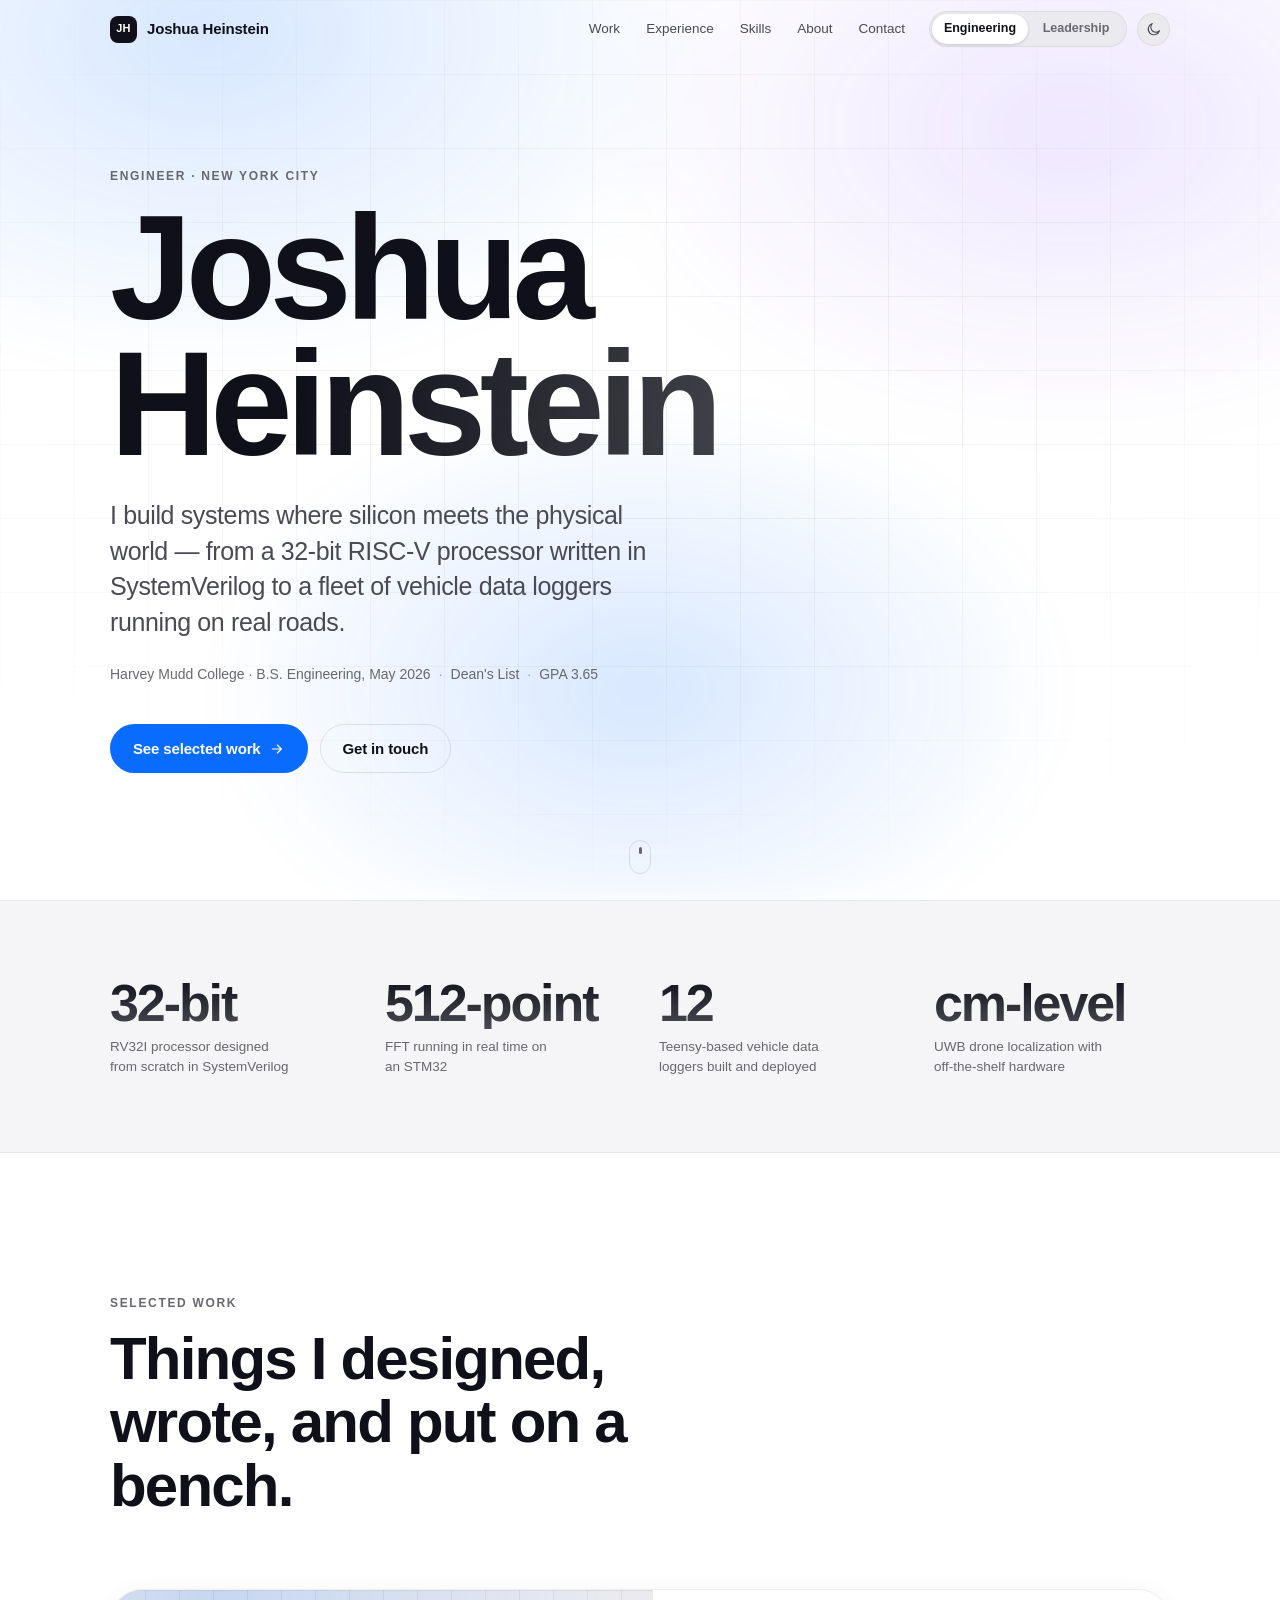
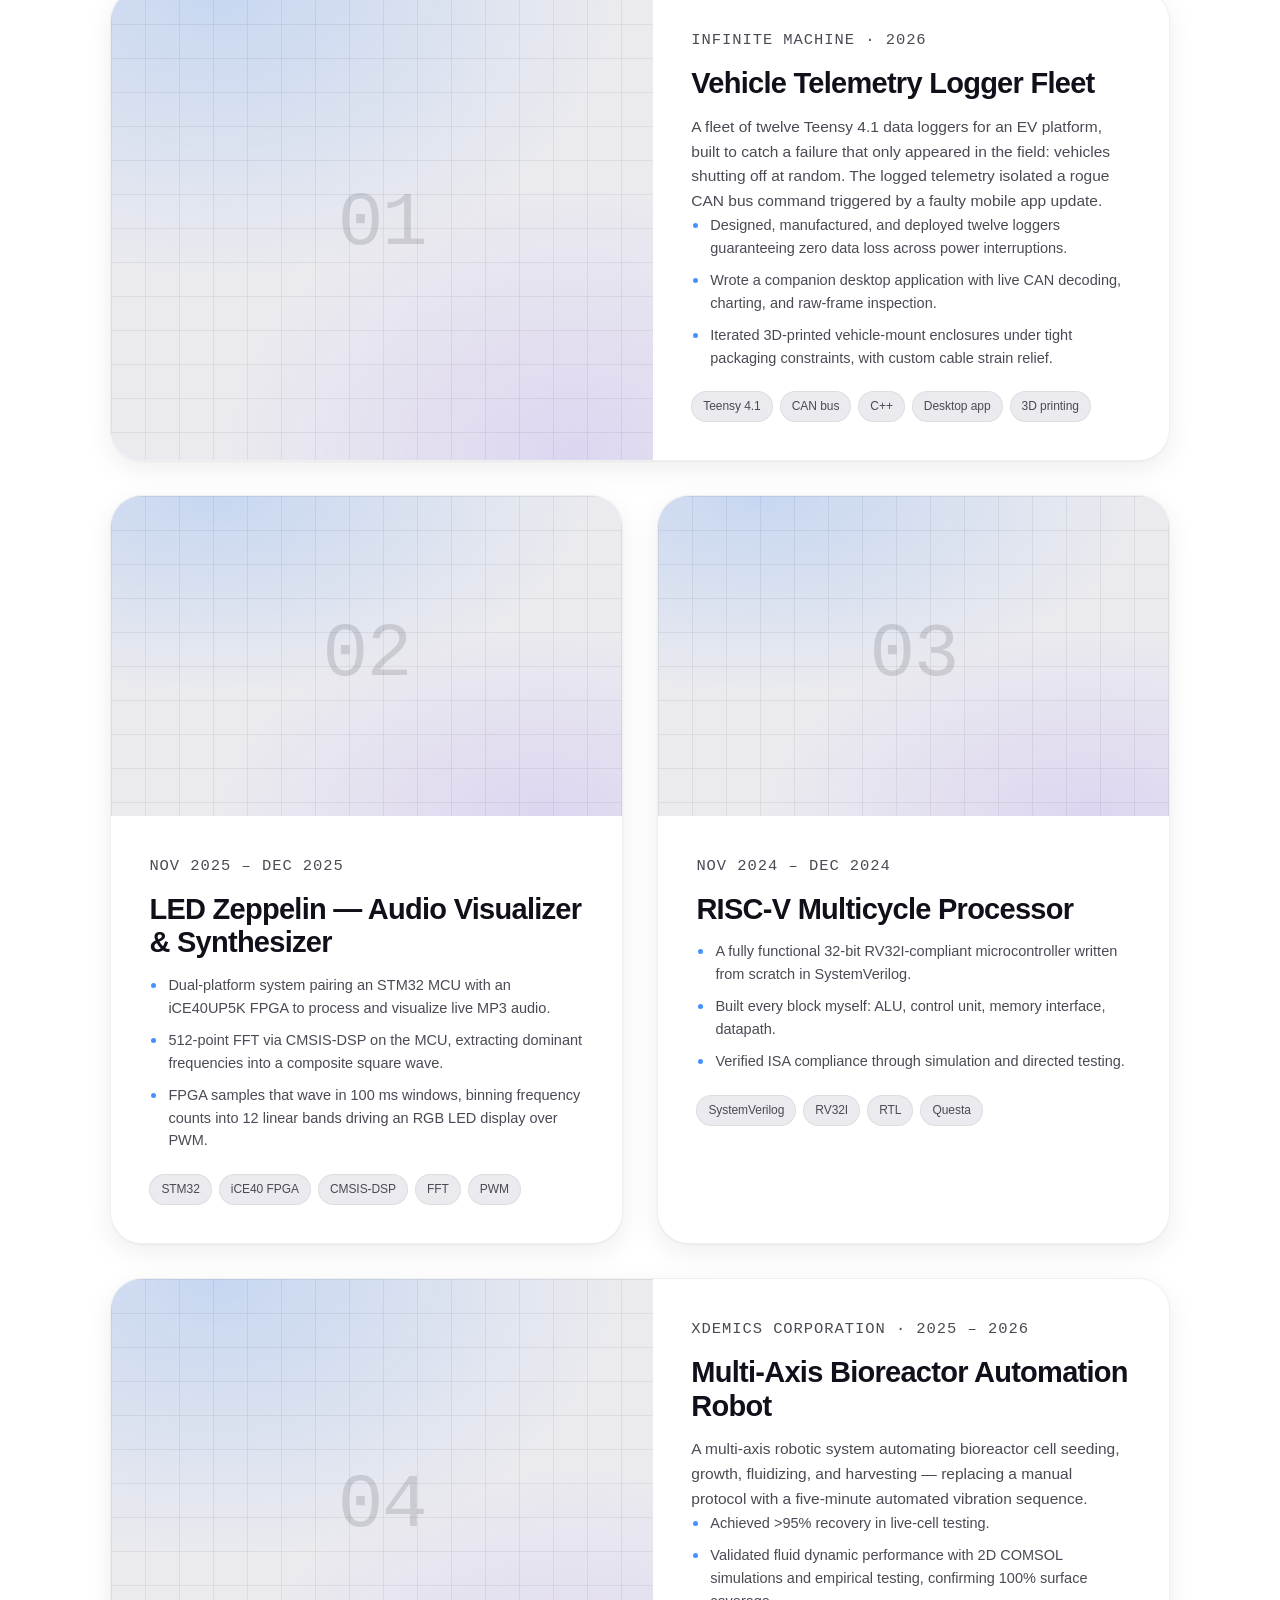
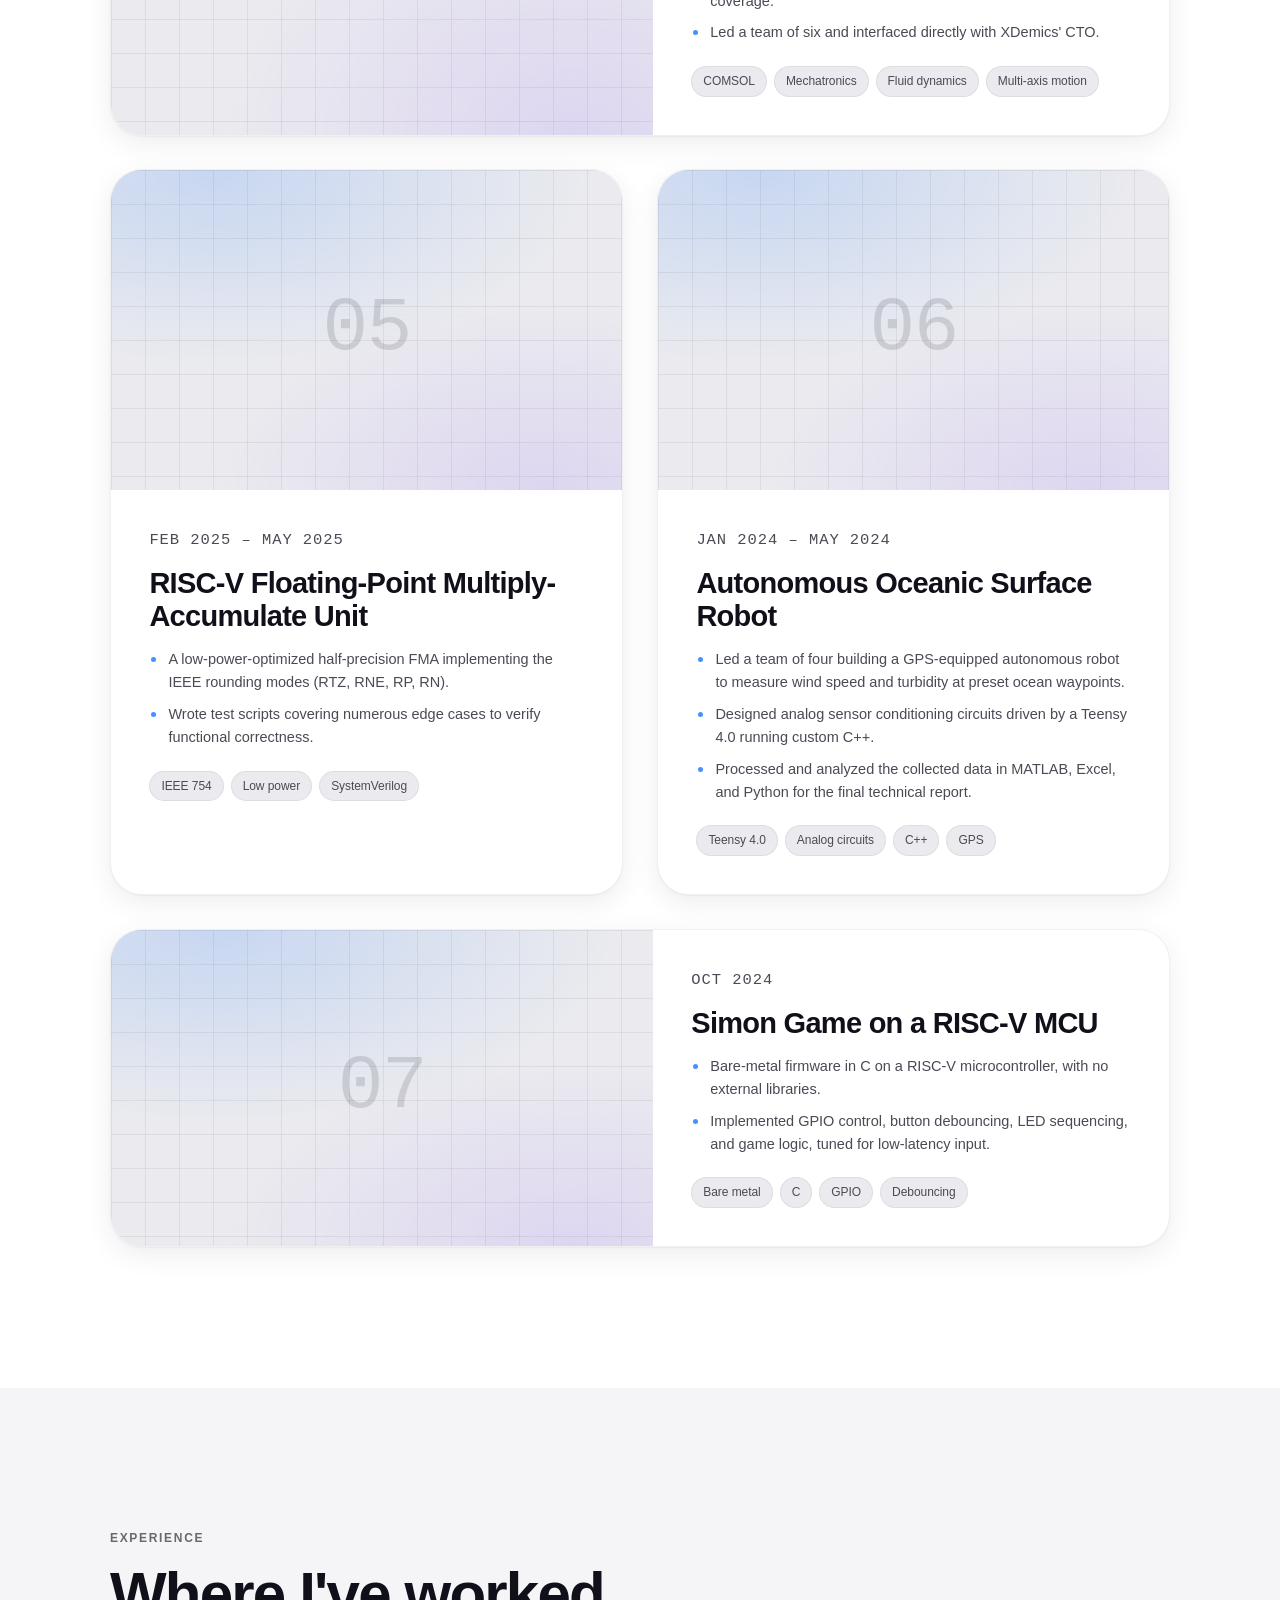
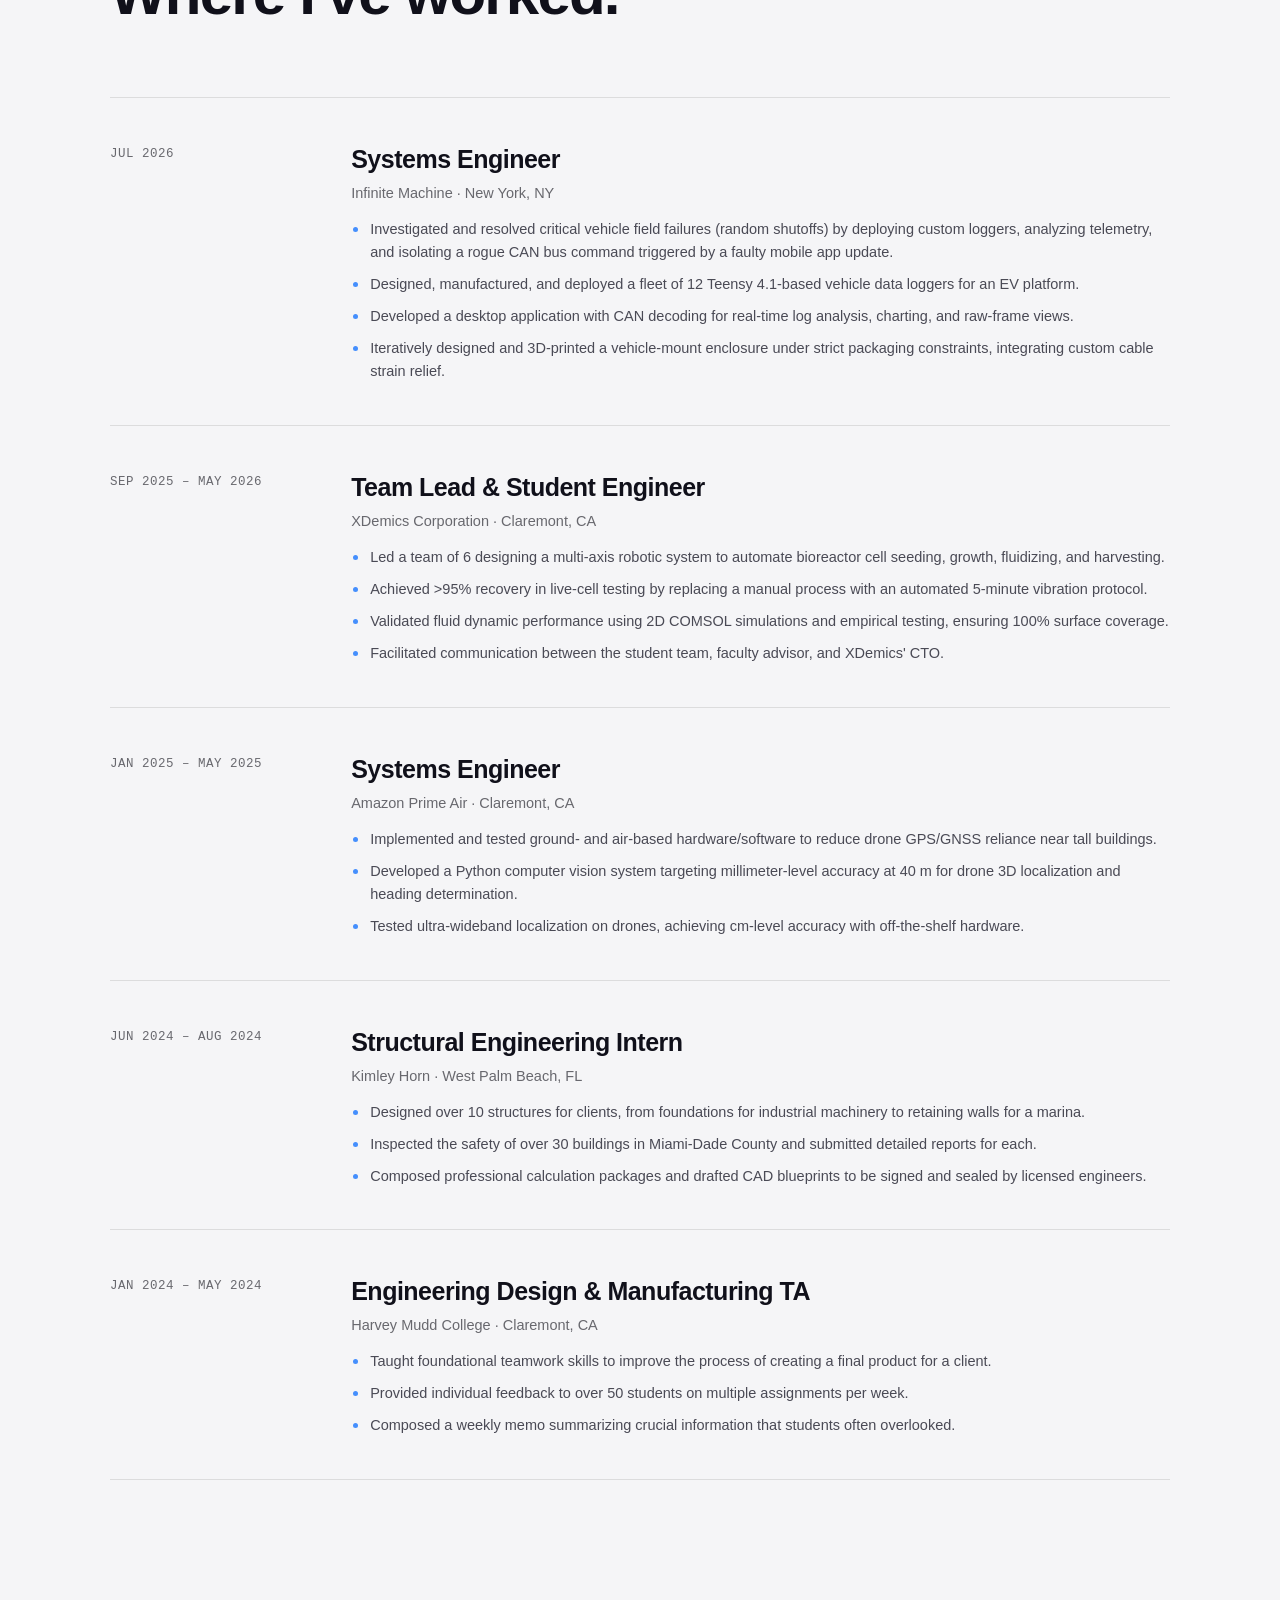
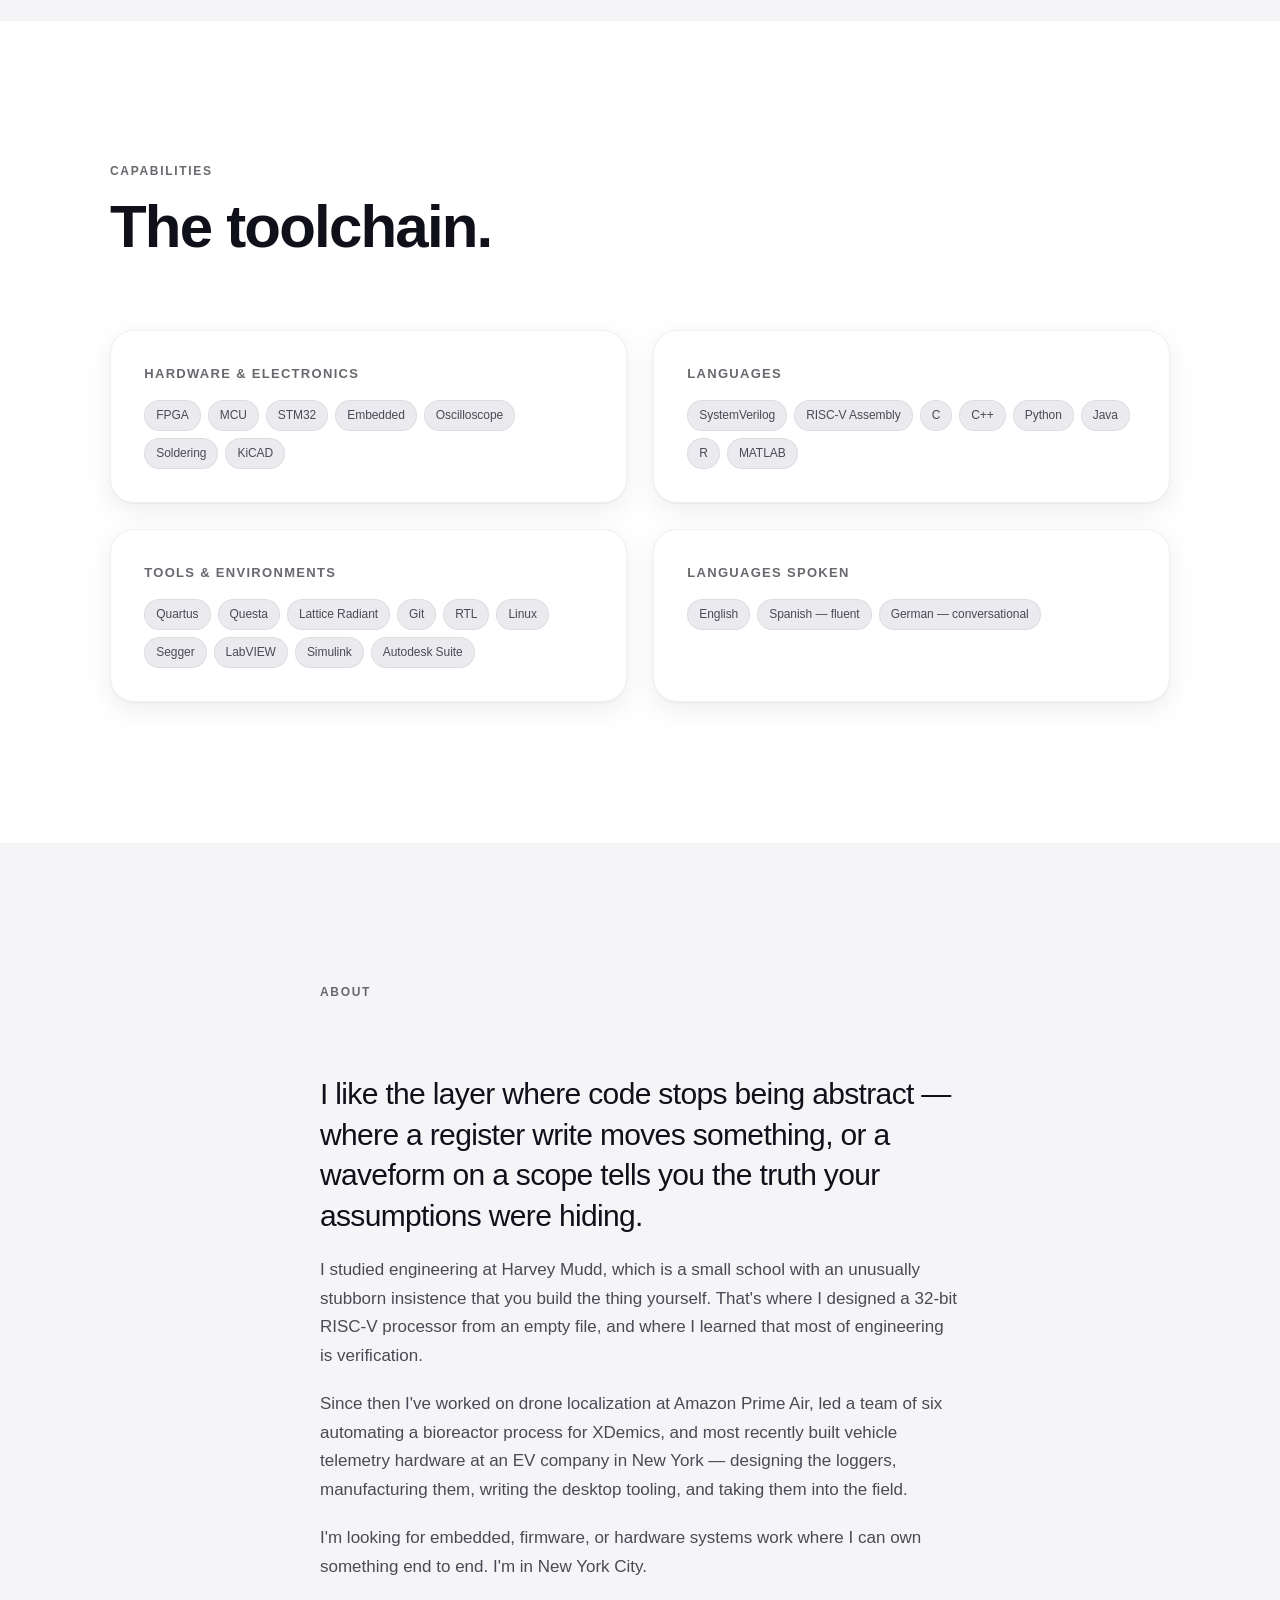
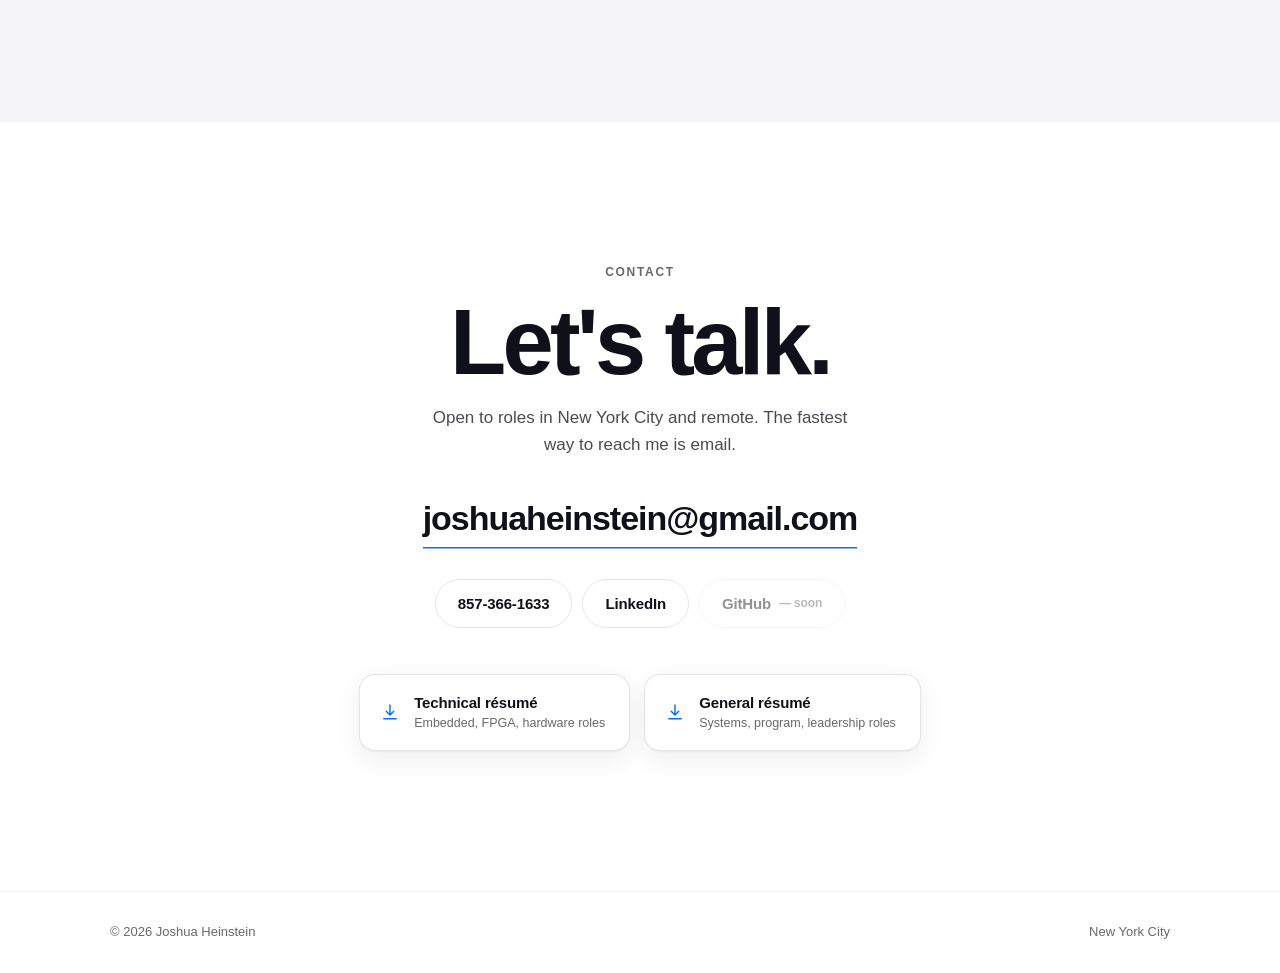
==== commit d759f291: "Rename toggle to Engineering / Leadership, add LinkedIn "Embedded" and "Systems" both read as engine" ====
--- a/index.html
+++ b/index.html
@@ -39,8 +39,8 @@
       <!-- Positioning toggle -->
       <div class="mode-switch" role="group" aria-label="Choose how to view this portfolio">
         <span class="mode-switch-thumb" aria-hidden="true"></span>
-        <button type="button" class="mode-btn" data-mode="technical" aria-pressed="true">Embedded</button>
-        <button type="button" class="mode-btn" data-mode="general" aria-pressed="false">Systems</button>
+        <button type="button" class="mode-btn" data-mode="technical" aria-pressed="true">Engineering</button>
+        <button type="button" class="mode-btn" data-mode="general" aria-pressed="false">Leadership</button>
       </div>
       <button type="button" class="icon-btn" id="theme-btn" aria-label="Switch color theme">
         <svg class="i-sun" viewBox="0 0 24 24" aria-hidden="true"><circle cx="12" cy="12" r="4.2"/><g class="rays"><path d="M12 2.5v2.6M12 18.9v2.6M2.5 12h2.6M18.9 12h2.6M5.3 5.3l1.8 1.8M16.9 16.9l1.8 1.8M18.7 5.3l-1.8 1.8M7.1 16.9l-1.8 1.8"/></g></svg>
@@ -586,8 +586,7 @@
 
       <div class="contact-links">
         <a class="btn btn-ghost" href="tel:+18573661633">857-366-1633</a>
-        <!-- LINKEDIN: replace href with your profile URL -->
-        <a class="btn btn-ghost" href="#" data-needs-url="linkedin">LinkedIn</a>
+        <a class="btn btn-ghost" href="https://www.linkedin.com/in/joshua-heinstein/" target="_blank" rel="noopener noreferrer">LinkedIn</a>
         <!-- GITHUB: replace href with your profile URL -->
         <a class="btn btn-ghost" href="#" data-needs-url="github">GitHub</a>
       </div>
--- a/assets/css/styles.css
+++ b/assets/css/styles.css
@@ -211,7 +211,7 @@
    translates by its own width, so unequal labels would misalign it. */
 .mode-btn {
   position: relative; z-index: 1; padding: 5px 10px; border-radius: 999px;
-  min-width: 88px; text-align: center;
+  min-width: 96px; text-align: center;   /* > "Engineering" at 92.2px */
   font-size: 12.5px; font-weight: 550; color: var(--fg-dim); white-space: nowrap;
   transition: color .3s var(--ease-soft);
 }
@@ -566,9 +566,9 @@
 
 @media (max-width: 560px) {
   .nav-logo-text { display: none; }
-  /* Floor must exceed the natural width of the longer label ("Embedded"),
-     otherwise the two buttons differ and the thumb misaligns. */
-  .mode-btn { min-width: 84px; padding: 5px 8px; font-size: 12px; }
+  /* Floor must exceed the natural width of the longer label ("Engineering",
+     85.3px here), otherwise the two buttons differ and the thumb misaligns. */
+  .mode-btn { min-width: 90px; padding: 5px 8px; font-size: 12px; }
   .stats { grid-template-columns: 1fr; }
   .hero { min-height: auto; padding: 120px 0 72px; }
   .scroll-hint { display: none; }
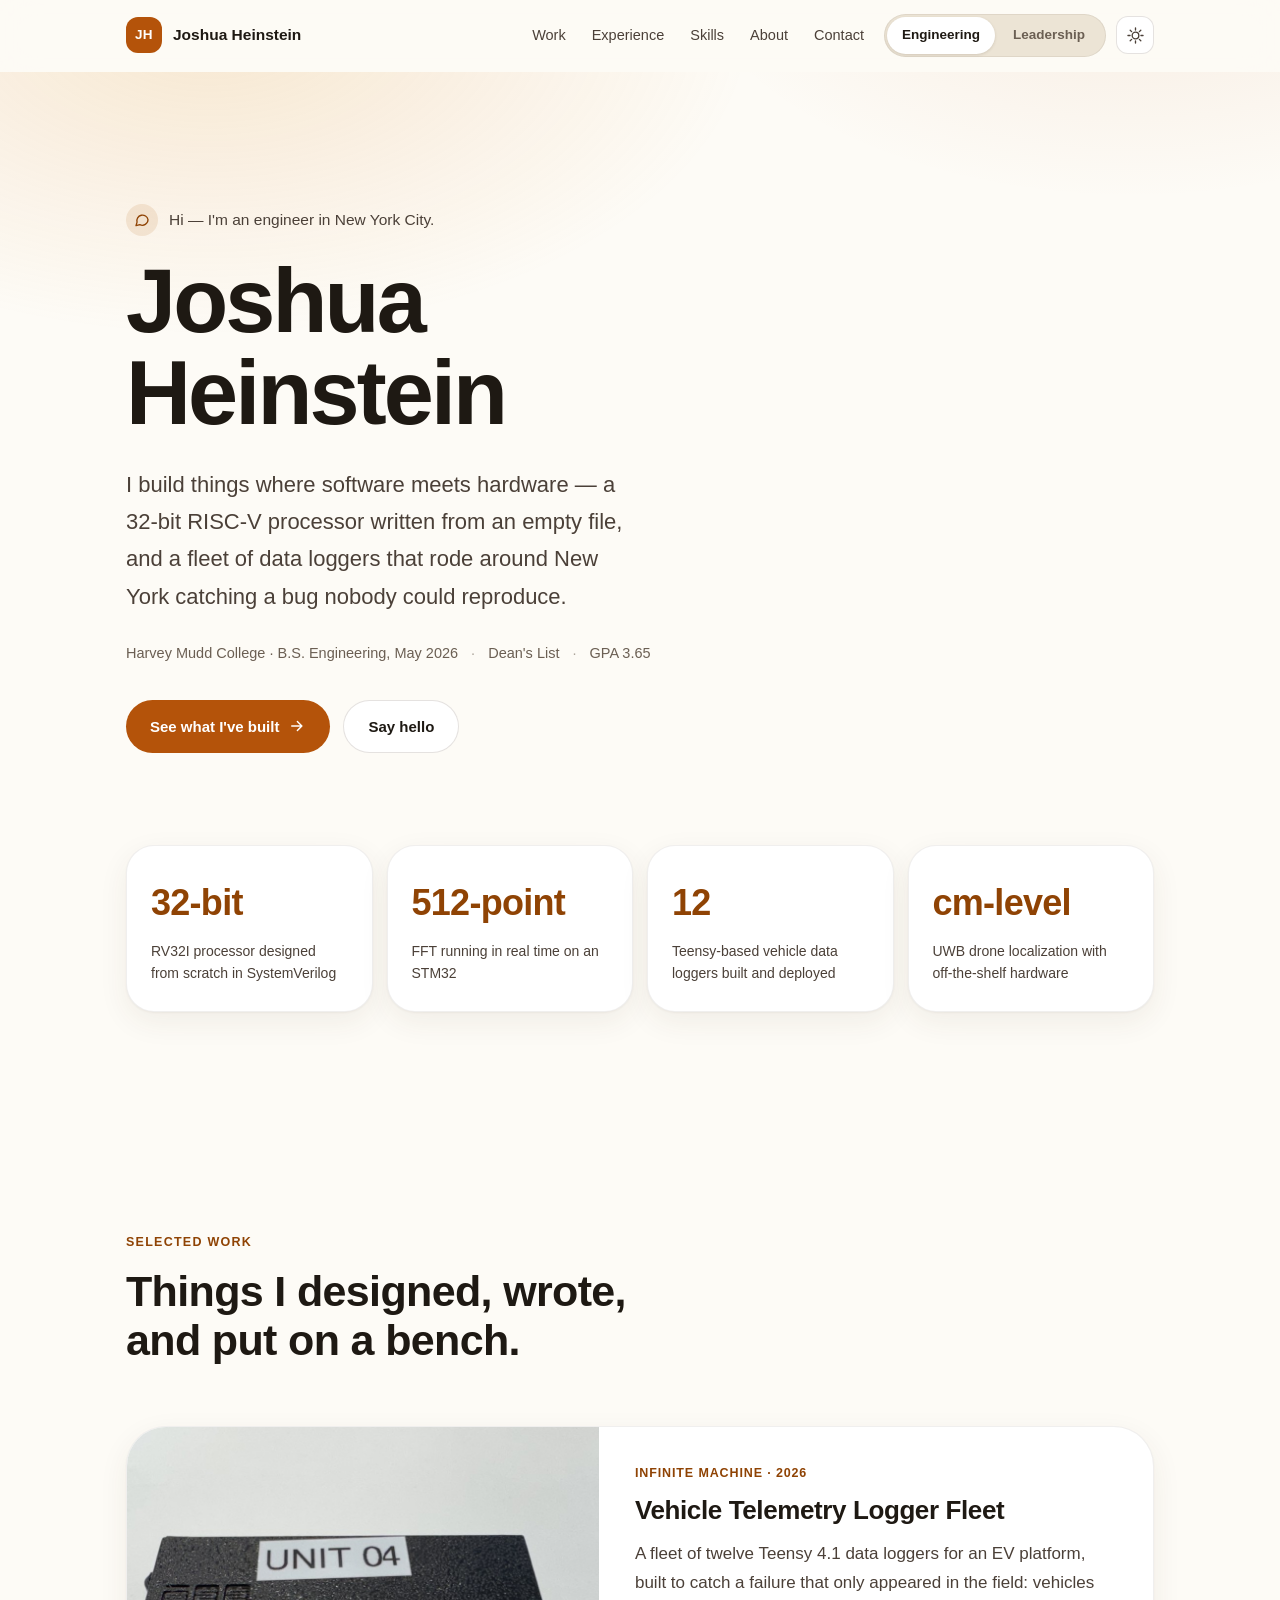
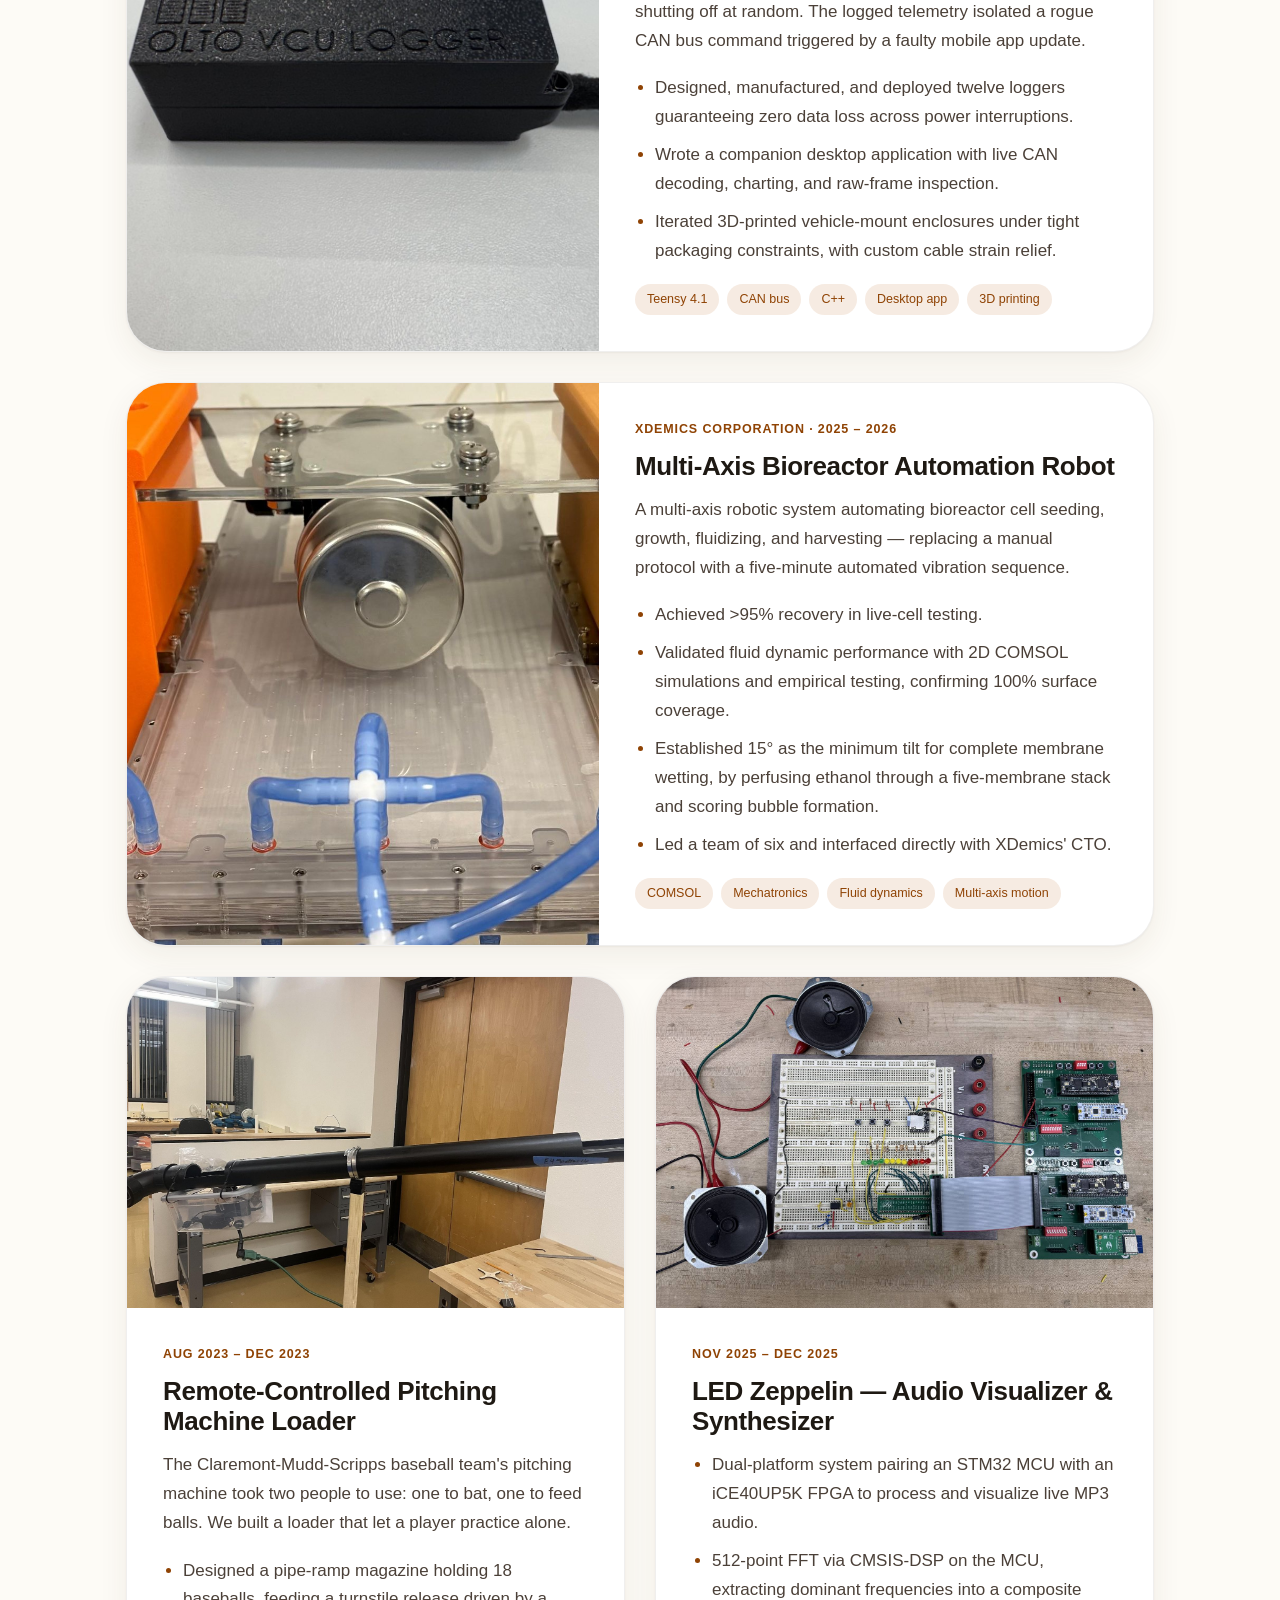
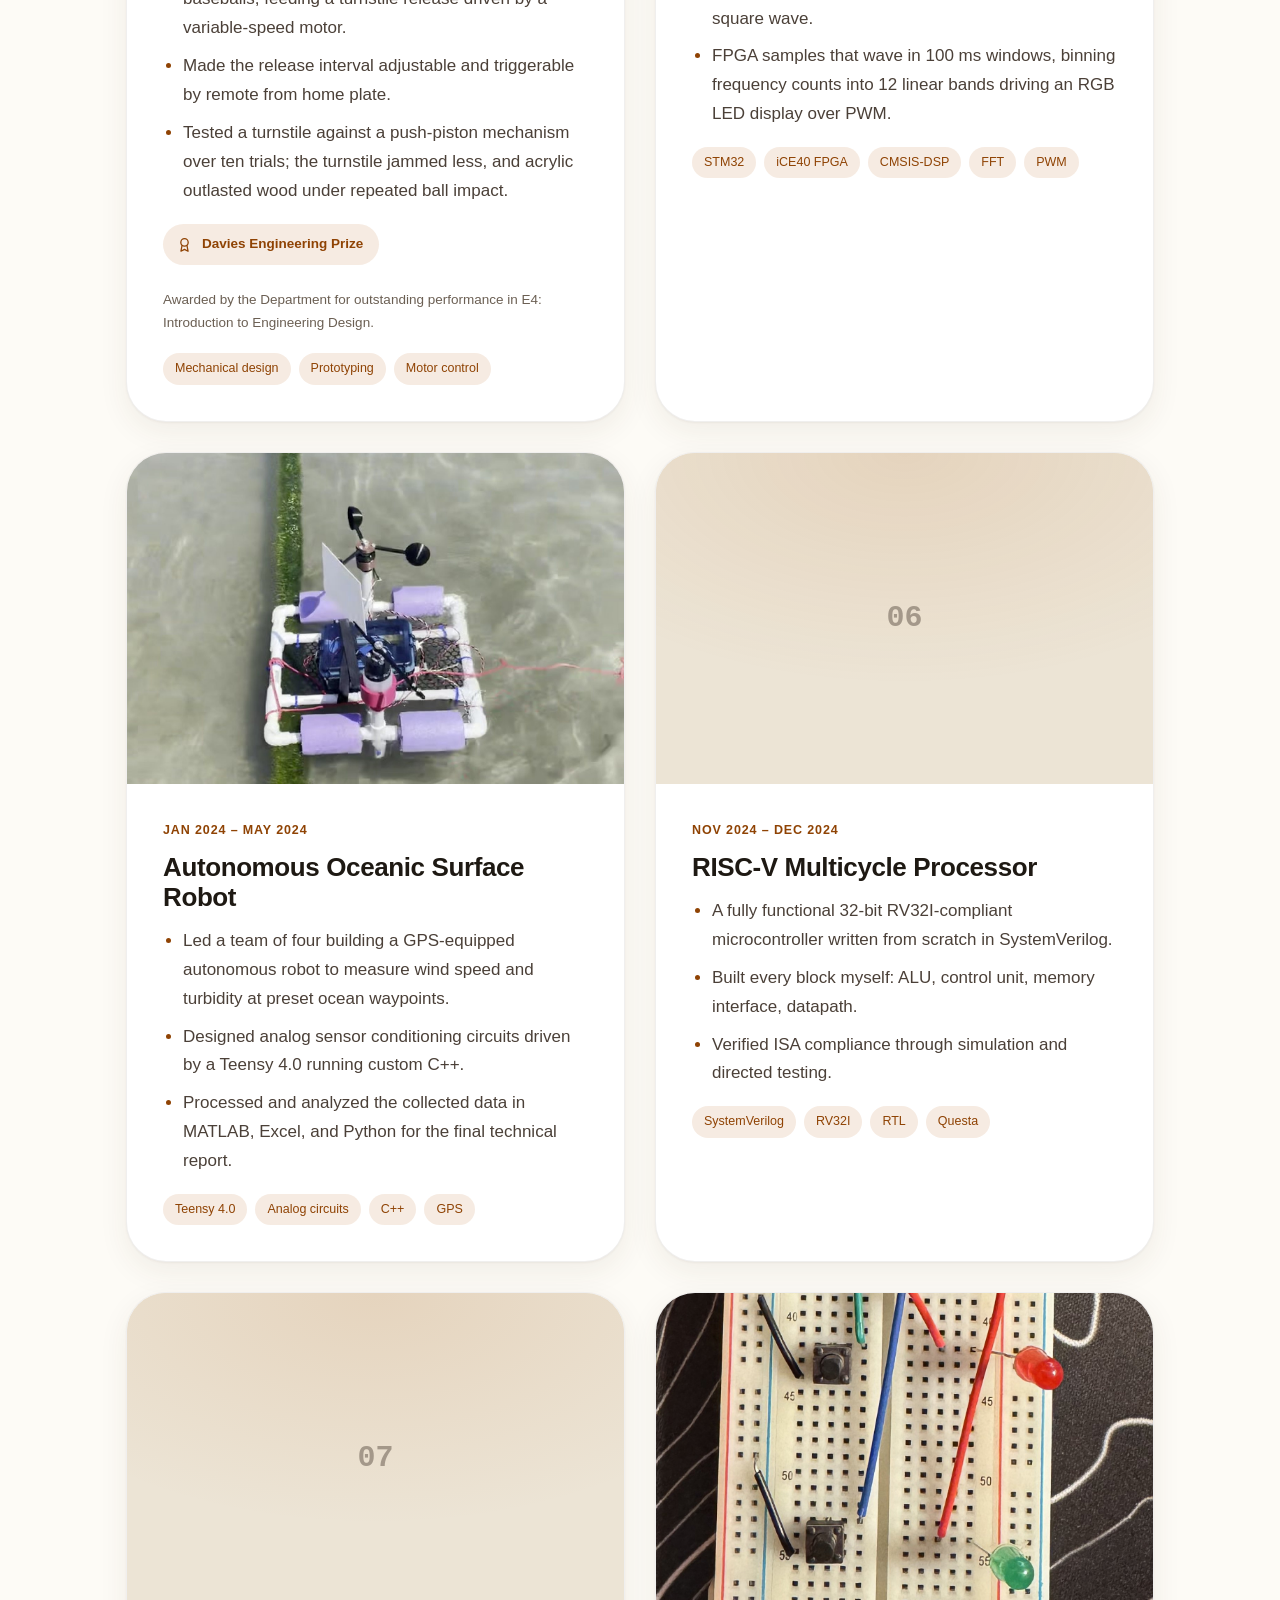
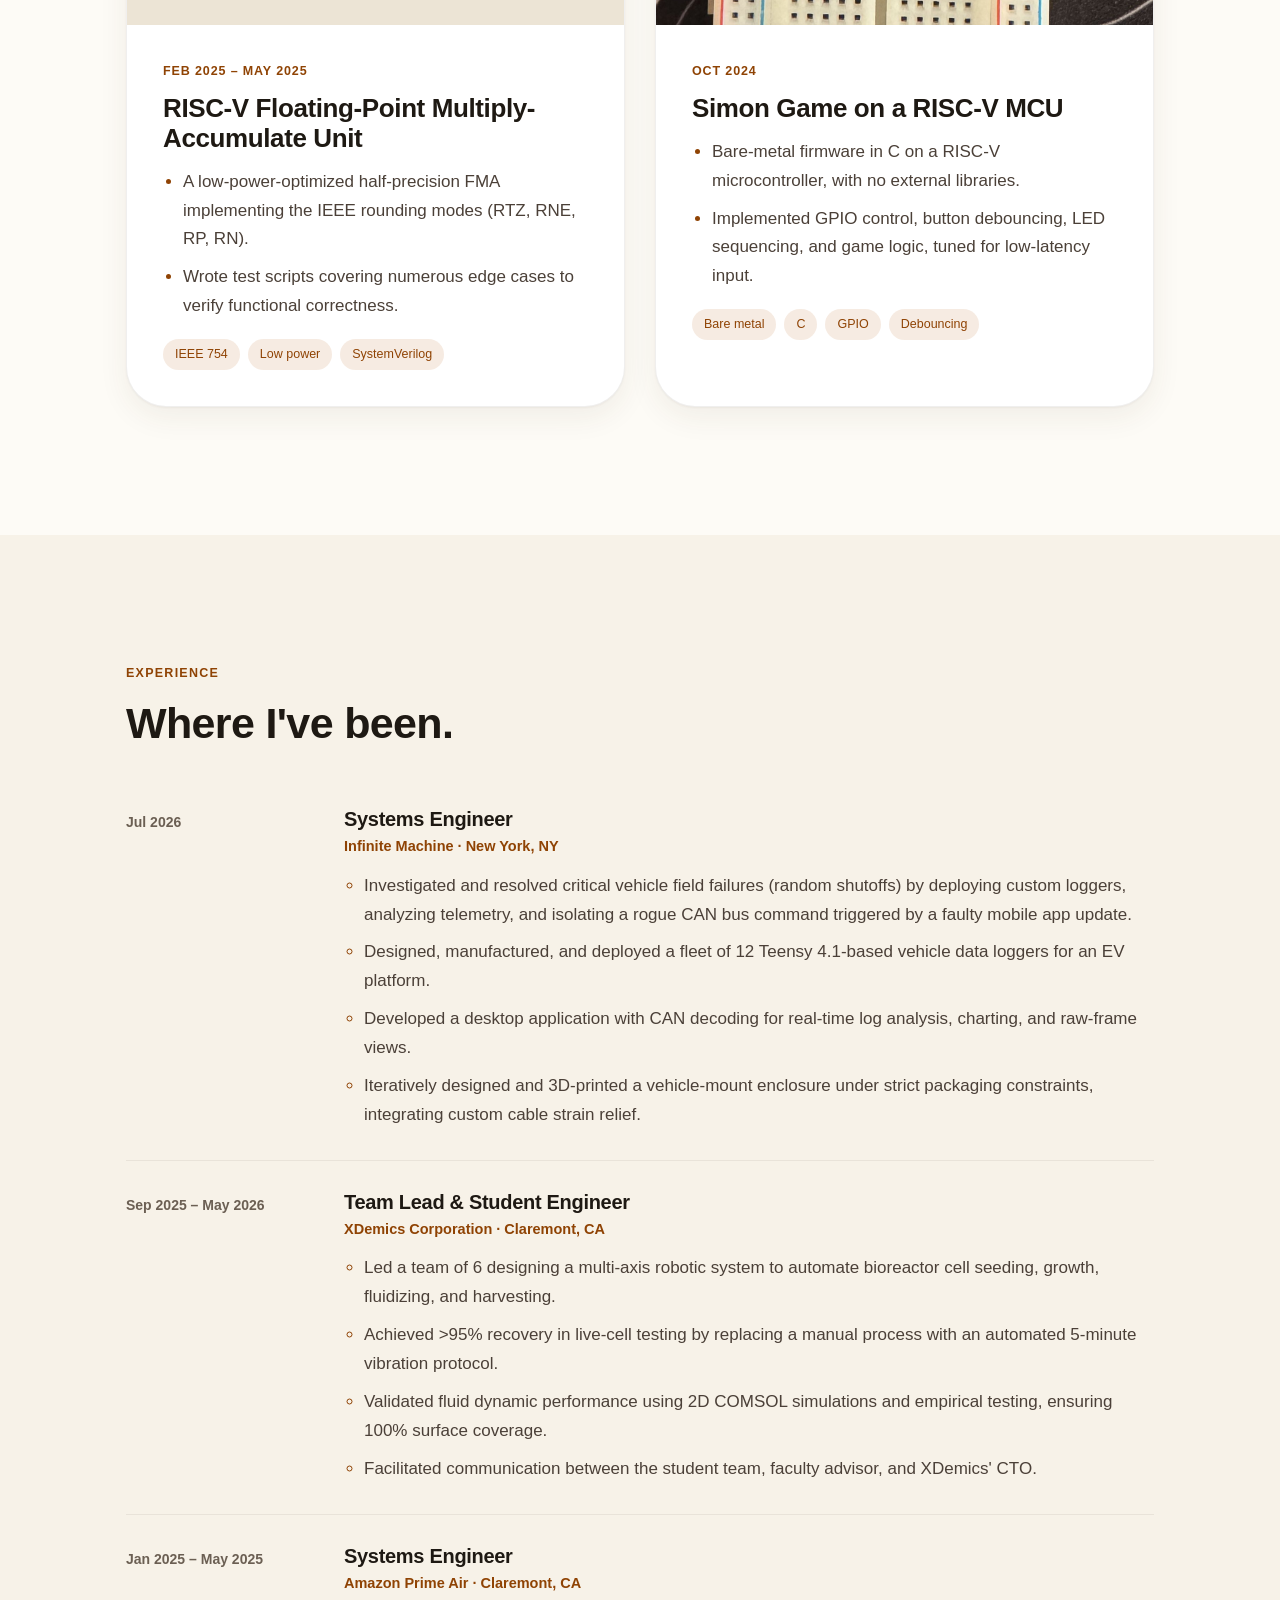
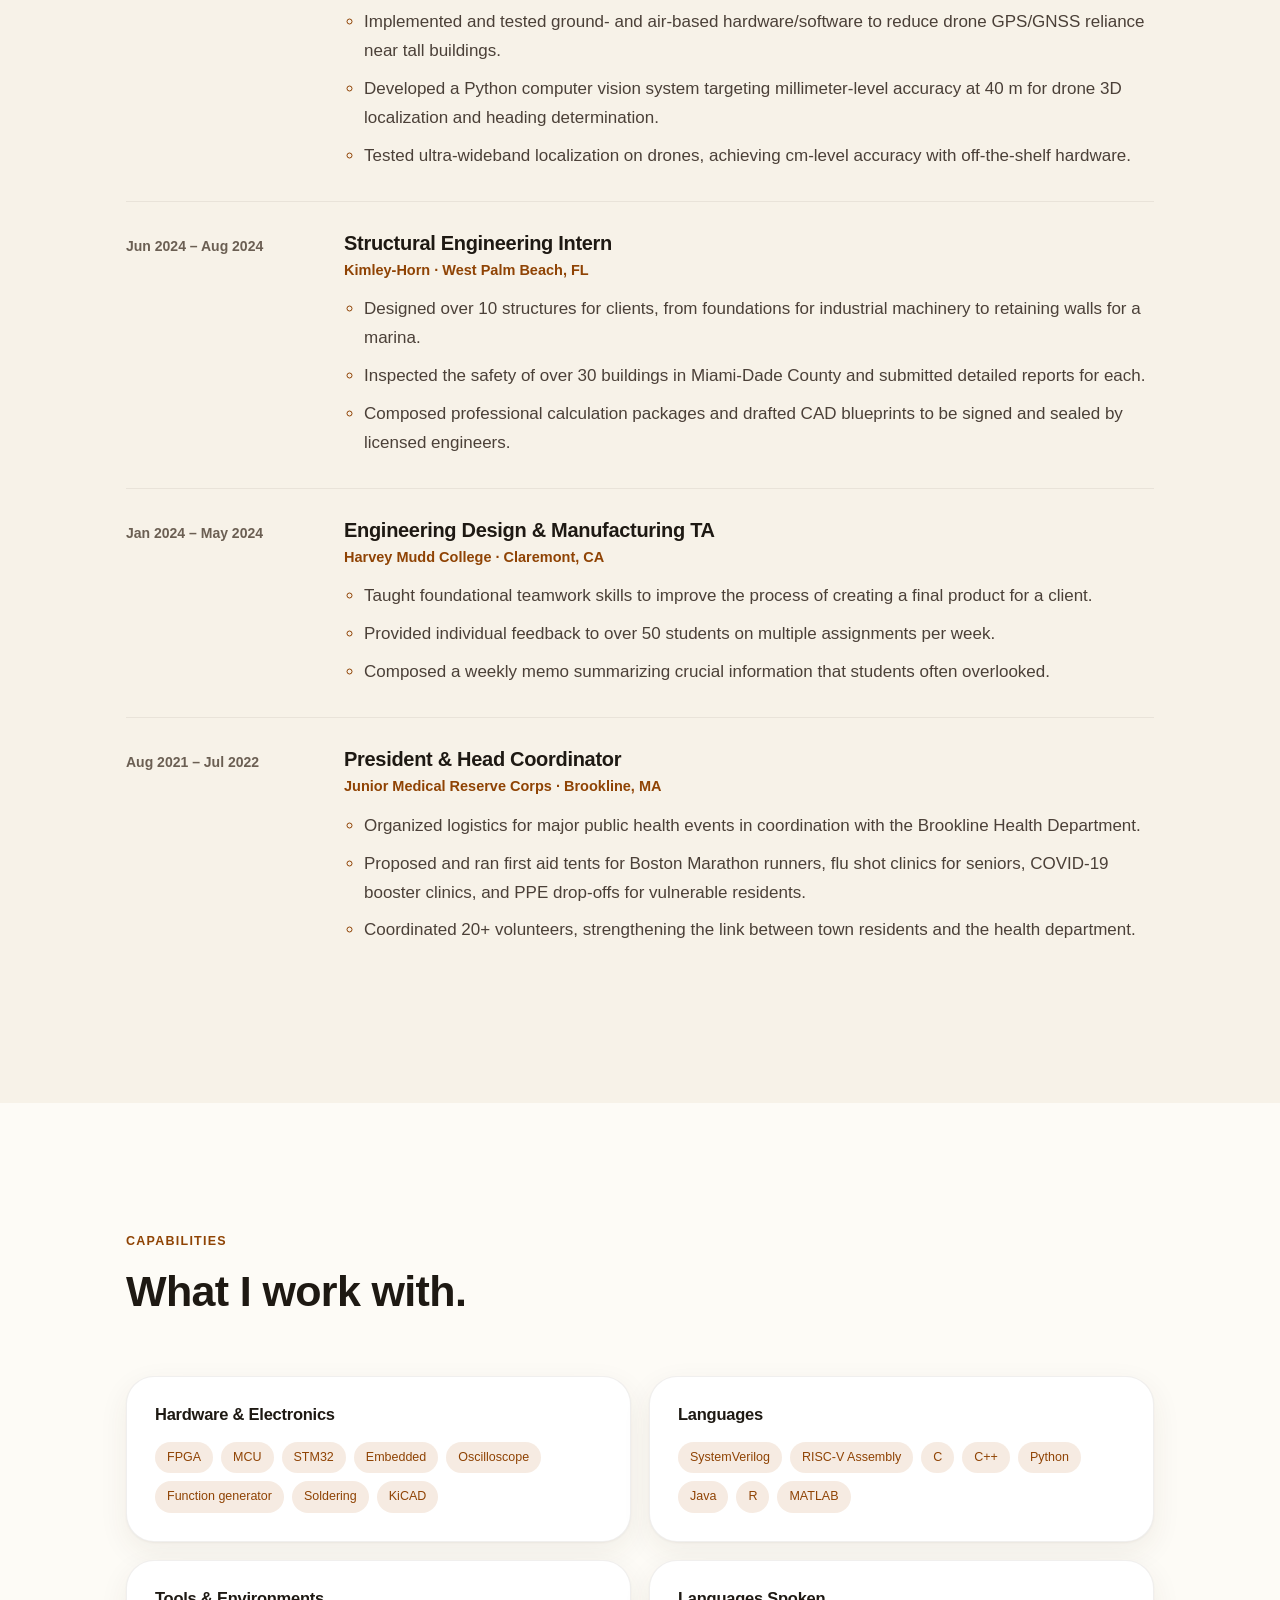
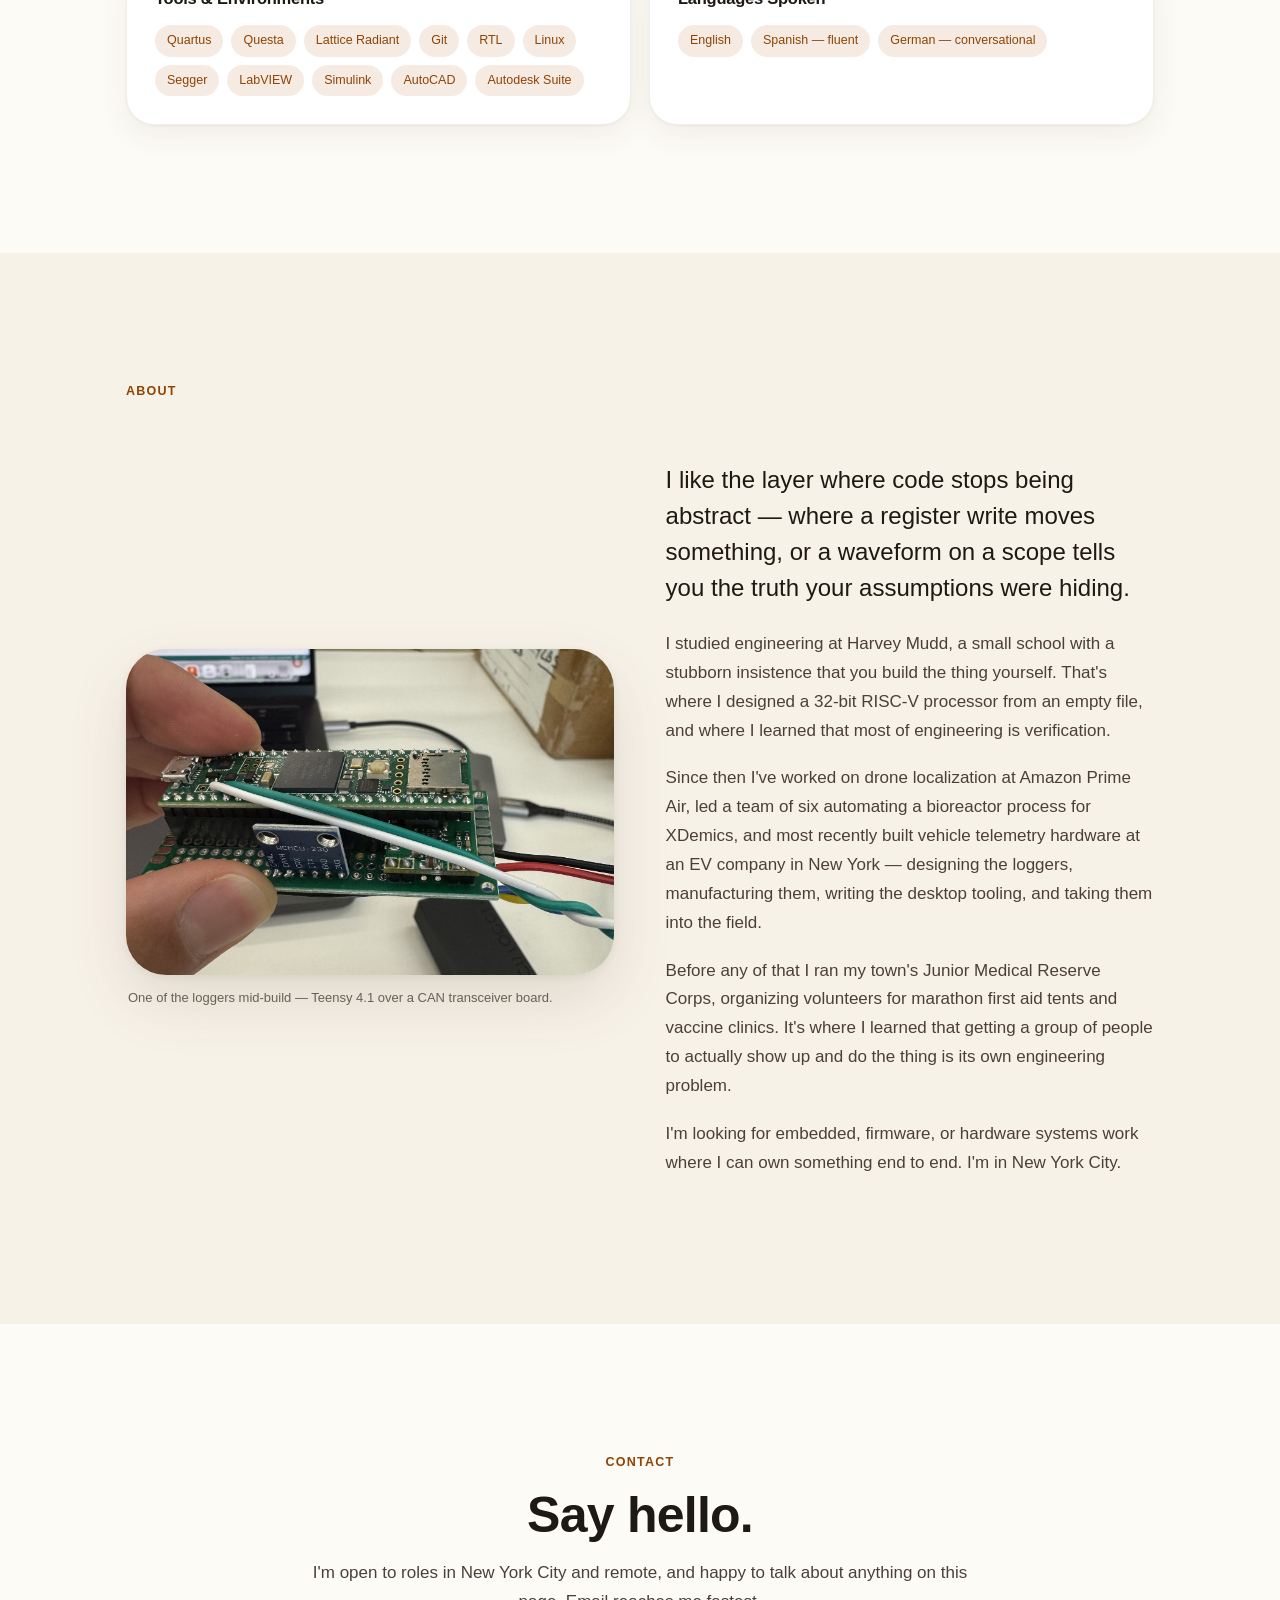
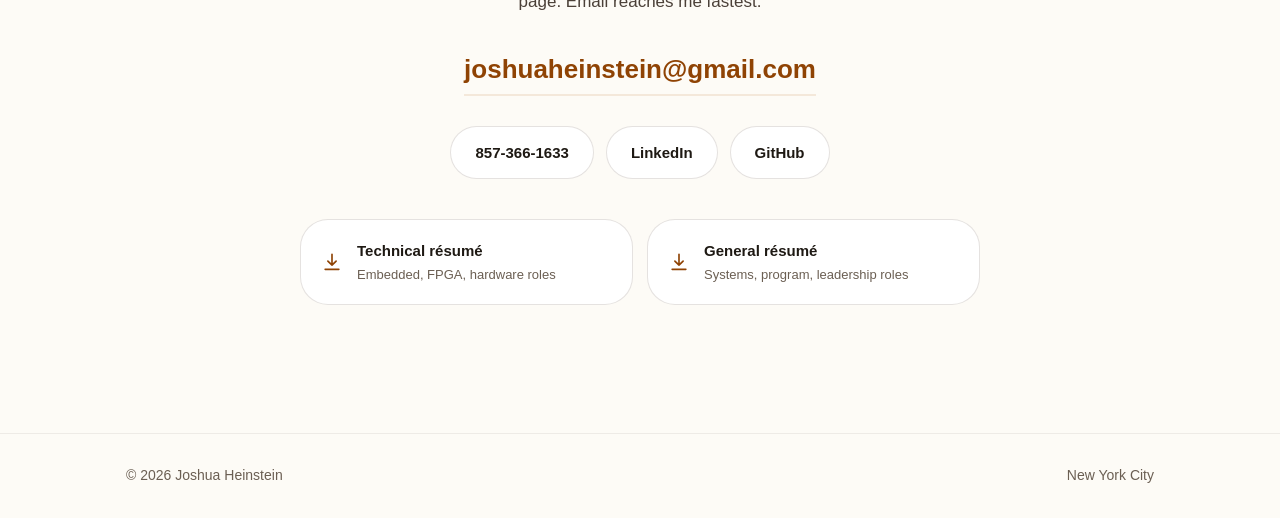
==== commit 837dba25: "Redesign around a warmer palette, real photos, and new work The black/white/blue palette read as cli" ====
--- a/index.html
+++ b/index.html
@@ -9,10 +9,14 @@
 <meta property="og:title" content="Joshua Heinstein — Engineer">
 <meta property="og:description" content="Embedded systems, FPGA and RISC-V design, vehicle telemetry, and cross-functional engineering leadership.">
 <meta property="og:type" content="website">
-<meta name="theme-color" content="#000000" media="(prefers-color-scheme: dark)">
-<meta name="theme-color" content="#ffffff" media="(prefers-color-scheme: light)">
-<link rel="icon" href="data:image/svg+xml,<svg xmlns='http://www.w3.org/2000/svg' viewBox='0 0 100 100'><text y='.9em' font-size='90' font-family='system-ui'>⚡</text></svg>">
+<meta name="theme-color" content="#17130f" media="(prefers-color-scheme: dark)">
+<meta name="theme-color" content="#fdfbf6" media="(prefers-color-scheme: light)">
+<link rel="icon" href="data:image/svg+xml,<svg xmlns='http://www.w3.org/2000/svg' viewBox='0 0 100 100'><rect width='100' height='100' rx='26' fill='%23b4530a'/><text x='50' y='50' dy='.35em' text-anchor='middle' font-size='46' font-weight='700' font-family='system-ui,sans-serif' fill='%23ffffff'>JH</text></svg>">
 <link rel="stylesheet" href="assets/css/styles.css">
+<!-- Marks that JS is available, before first paint. The scroll-reveal rules
+     are scoped to .js, so with scripting off the page renders fully visible
+     instead of sitting at opacity 0. -->
+<script>document.documentElement.classList.add('js');</script>
 </head>
 <body>
 
@@ -36,7 +40,8 @@
     </nav>
 
     <div class="nav-actions">
-      <!-- Positioning toggle -->
+      <!-- Positioning toggle. Labels are load-bearing: see the min-width
+           invariant in styles.css before renaming either one. -->
       <div class="mode-switch" role="group" aria-label="Choose how to view this portfolio">
         <span class="mode-switch-thumb" aria-hidden="true"></span>
         <button type="button" class="mode-btn" data-mode="technical" aria-pressed="true">Engineering</button>
@@ -54,11 +59,15 @@
 
 <!-- ─────────────────────────── HERO ─────────────────────────── -->
 <section class="hero">
-  <div class="hero-glow" aria-hidden="true"></div>
-  <div class="hero-grid" aria-hidden="true"></div>
+  <div class="hero-wash" aria-hidden="true"></div>
 
   <div class="hero-inner">
-    <p class="eyebrow reveal">Engineer · New York City</p>
+    <p class="hero-hi reveal">
+      <span class="wave" aria-hidden="true">
+        <svg viewBox="0 0 24 24"><path d="M20 11.5a7.5 7.5 0 0 1-10.9 6.7L4 19.5l1.4-4.6A7.5 7.5 0 1 1 20 11.5z"/></svg>
+      </span>
+      Hi — I'm an engineer in New York City.
+    </p>
 
     <h1 class="hero-name reveal" data-delay="1">
       <span class="ln">Joshua</span>
@@ -66,12 +75,12 @@
     </h1>
 
     <div class="hero-lede reveal" data-delay="2">
-      <p class="m-tech">I build systems where silicon meets the physical world — from a
-        32-bit RISC-V processor written in SystemVerilog to a fleet of vehicle data
-        loggers running on real roads.</p>
-      <p class="m-gen">I lead engineering teams and untangle hard systems problems —
-        automating a laboratory process end to end, and root-causing field failures
-        in electric vehicles under a three-week deadline.</p>
+      <p class="m-tech">I build things where software meets hardware — a 32-bit RISC-V
+        processor written from an empty file, and a fleet of data loggers that rode
+        around New York catching a bug nobody could reproduce.</p>
+      <p class="m-gen">I like problems that show up messy — a lab process that needed
+        automating, a fleet of vehicles failing in the field with no reproduction path —
+        and teams that need pointing at them.</p>
     </div>
 
     <p class="hero-meta reveal" data-delay="3">
@@ -82,14 +91,12 @@
 
     <div class="hero-cta reveal" data-delay="4">
       <a class="btn btn-primary" href="#work">
-        See selected work
+        See what I've built
         <svg viewBox="0 0 24 24" aria-hidden="true"><path d="M5 12h13M12.5 6l6 6-6 6"/></svg>
       </a>
-      <a class="btn btn-ghost" href="#contact">Get in touch</a>
-    </div>
-  </div>
-
-  <div class="scroll-hint" aria-hidden="true"><span></span></div>
+      <a class="btn btn-ghost" href="#contact">Say hello</a>
+    </div>
+  </div>
 </section>
 
 <!-- ─────────────────────────── STATS ─────────────────────────── -->
@@ -151,7 +158,7 @@
       <!-- 1. Vehicle telemetry ─────────────────────────── -->
       <article class="project feature reveal" id="p-logger">
         <div class="project-media">
-          <img src="assets/img/logger-fleet.jpg" alt="Fleet of Teensy 4.1 vehicle data loggers in 3D-printed enclosures" loading="lazy" onerror="this.closest('.project-media').classList.add('no-img')">
+          <img src="assets/img/logger-fleet.jpg" alt="A finished vehicle data logger in its 3D-printed enclosure, labelled Olto VCU Logger, Unit 04" loading="lazy" onerror="this.closest('.project-media').classList.add('no-img')">
           <div class="ph" aria-hidden="true"><span>01</span></div>
         </div>
         <div class="project-body">
@@ -188,15 +195,98 @@
             <li class="m-gen">Root cause analysis</li><li class="m-gen">Product lifecycle</li>
             <li class="m-gen">Data visualization</li><li class="m-gen">Field deployment</li>
           </ul>
-          <!-- REPO-LINK: add href when the repo is public -->
-        </div>
-      </article>
-
-      <!-- 2. LED Zeppelin ─────────────────────────── -->
-      <article class="project reveal" id="p-led">
-        <div class="project-media">
-          <img src="assets/img/led-zeppelin.jpg" alt="LED Zeppelin audio visualizer running on an RGB LED display" loading="lazy" onerror="this.closest('.project-media').classList.add('no-img')">
+        </div>
+      </article>
+
+      <!-- 2. XDemics ─────────────────────────── -->
+      <article class="project feature reveal" id="p-xdemics">
+        <div class="project-media">
+          <img src="assets/img/xdemics-robot.jpg" alt="The bioreactor fixturing and vibration rig on the bench, with orange printed clamps holding the bioreactor" loading="lazy" onerror="this.closest('.project-media').classList.add('no-img')">
           <div class="ph" aria-hidden="true"><span>02</span></div>
+        </div>
+        <div class="project-body">
+          <p class="project-tag">XDemics Corporation · 2025 – 2026</p>
+          <h3 class="project-title">
+            <span class="m-tech">Multi-Axis Bioreactor Automation Robot</span>
+            <span class="m-gen">Laboratory Process Automation — Team Lead</span>
+          </h3>
+          <div class="m-tech">
+            <p>A multi-axis robotic system automating bioreactor cell seeding, growth,
+              fluidizing, and harvesting — replacing a manual protocol with a five-minute
+              automated vibration sequence.</p>
+            <ul class="bullets">
+              <li>Achieved &gt;95% recovery in live-cell testing.</li>
+              <li>Validated fluid dynamic performance with 2D COMSOL simulations and empirical testing, confirming 100% surface coverage.</li>
+              <li>Established 15° as the minimum tilt for complete membrane wetting, by perfusing ethanol through a five-membrane stack and scoring bubble formation.</li>
+              <li>Led a team of six and interfaced directly with XDemics' CTO.</li>
+            </ul>
+          </div>
+          <div class="m-gen">
+            <p>I directed a cross-functional team of six to automate a complex laboratory
+              process handling sensitive biological materials, and carried the technical
+              relationship with the client's executive leadership.</p>
+            <ul class="bullets">
+              <li>Analyzed fluid dynamics data and ran simulation testing to tune angles and vibration speeds, reaching a &gt;95% success rate in field testing.</li>
+              <li>Replaced significant manual labor hours with a repeatable automated protocol.</li>
+              <li>Owned timelines, delegation, and communication across the student team, faculty advisors, and the CTO.</li>
+            </ul>
+          </div>
+          <ul class="chips">
+            <li class="m-tech">COMSOL</li><li class="m-tech">Mechatronics</li><li class="m-tech">Fluid dynamics</li><li class="m-tech">Multi-axis motion</li>
+            <li class="m-gen">Team leadership</li><li class="m-gen">Client management</li><li class="m-gen">Project management</li><li class="m-gen">Simulation</li>
+          </ul>
+        </div>
+      </article>
+
+      <!-- 3. Baseball loader — Davies Prize ─────────────────────────── -->
+      <article class="project reveal" id="p-baseball">
+        <div class="project-media">
+          <img src="assets/img/baseball-loader.jpg" alt="The built pitching-machine loader: a long ramp on a weighted stand, feeding into the machine" loading="lazy" onerror="this.closest('.project-media').classList.add('no-img')">
+          <div class="ph" aria-hidden="true"><span>03</span></div>
+        </div>
+        <div class="project-body">
+          <p class="project-tag">Aug 2023 – Dec 2023</p>
+          <h3 class="project-title">
+            <span class="m-tech">Remote-Controlled Pitching Machine Loader</span>
+            <span class="m-gen">Client-Driven Design — Team Lead</span>
+          </h3>
+          <div class="m-tech">
+            <p>The Claremont-Mudd-Scripps baseball team's pitching machine took two
+              people to use: one to bat, one to feed balls. We built a loader that let a
+              player practice alone.</p>
+            <ul class="bullets">
+              <li>Designed a pipe-ramp magazine holding 18 baseballs, feeding a turnstile release driven by a variable-speed motor.</li>
+              <li>Made the release interval adjustable and triggerable by remote from home plate.</li>
+              <li>Tested a turnstile against a push-piston mechanism over ten trials; the turnstile jammed less, and acrylic outlasted wood under repeated ball impact.</li>
+            </ul>
+          </div>
+          <div class="m-gen">
+            <p>Led a team of five for a real client — the head coach of the CMS baseball
+              team — from an open-ended request through to a delivered machine, with the
+              client consulted at every stage.</p>
+            <ul class="bullets">
+              <li>Translated a vague ask into ranked objectives and hard constraints: work at two machine heights, attach without permanent modification, damage no equipment.</li>
+              <li>Ran comparative testing between two release mechanisms and chose on measured error rate rather than preference.</li>
+              <li>Delivered a working device the team could use without us.</li>
+            </ul>
+          </div>
+          <p class="award">
+            <svg viewBox="0 0 24 24" aria-hidden="true"><circle cx="12" cy="9" r="5.2"/><path d="M8.5 13.4 7 21.5l5-2.6 5 2.6-1.5-8.1"/></svg>
+            Davies Engineering Prize
+          </p>
+          <p class="hero-meta" style="margin:10px 0 0;font-size:13.5px;">Awarded by the Department for outstanding performance in E4: Introduction to Engineering Design.</p>
+          <ul class="chips">
+            <li class="m-tech">Mechanical design</li><li class="m-tech">Prototyping</li><li class="m-tech">Motor control</li>
+            <li class="m-gen">Client management</li><li class="m-gen">Requirements</li><li class="m-gen">Team leadership</li>
+          </ul>
+        </div>
+      </article>
+
+      <!-- 4. LED Zeppelin ─────────────────────────── -->
+      <article class="project reveal" id="p-led" data-delay="1">
+        <div class="project-media">
+          <img src="assets/img/led-zeppelin.jpg" alt="The audio visualizer on the bench: breadboard with an LED bar, speakers, STM32 and FPGA boards linked by ribbon cable" loading="lazy" onerror="this.closest('.project-media').classList.add('no-img')">
+          <div class="ph" aria-hidden="true"><span>04</span></div>
         </div>
         <div class="project-body">
           <p class="project-tag">Nov 2025 – Dec 2025</p>
@@ -224,11 +314,43 @@
         </div>
       </article>
 
-      <!-- 3. RISC-V processor ─────────────────────────── -->
+      <!-- 5. Ocean robot ─────────────────────────── -->
+      <article class="project reveal" id="p-ocean">
+        <div class="project-media">
+          <img src="assets/img/ocean-robot.jpg" alt="The autonomous surface robot floating in shallow ocean water, anemometer spinning above its PVC and foam frame" loading="lazy" onerror="this.closest('.project-media').classList.add('no-img')">
+          <div class="ph" aria-hidden="true"><span>05</span></div>
+        </div>
+        <div class="project-body">
+          <p class="project-tag">Jan 2024 – May 2024</p>
+          <h3 class="project-title">
+            <span class="m-tech">Autonomous Oceanic Surface Robot</span>
+            <span class="m-gen">Autonomous Environmental Data Collector</span>
+          </h3>
+          <div class="m-tech">
+            <ul class="bullets">
+              <li>Led a team of four building a GPS-equipped autonomous robot to measure wind speed and turbidity at preset ocean waypoints.</li>
+              <li>Designed analog sensor conditioning circuits driven by a Teensy 4.0 running custom C++.</li>
+              <li>Processed and analyzed the collected data in MATLAB, Excel, and Python for the final technical report.</li>
+            </ul>
+          </div>
+          <div class="m-gen">
+            <ul class="bullets">
+              <li>Led a team of four to design and deploy an autonomous surface robot for remote environmental data collection.</li>
+              <li>Processed large sensor datasets in MATLAB, Excel, and Python, presenting findings and statistical summaries in a technical report.</li>
+            </ul>
+          </div>
+          <ul class="chips">
+            <li class="m-tech">Teensy 4.0</li><li class="m-tech">Analog circuits</li><li class="m-tech">C++</li><li class="m-tech">GPS</li>
+            <li class="m-gen">Data analysis</li><li class="m-gen">Team leadership</li><li class="m-gen">MATLAB</li>
+          </ul>
+        </div>
+      </article>
+
+      <!-- 6. RISC-V processor ─────────────────────────── -->
       <article class="project reveal" id="p-cpu" data-delay="1">
         <div class="project-media">
           <img src="assets/img/riscv-processor.jpg" alt="RISC-V multicycle processor simulation waveforms" loading="lazy" onerror="this.closest('.project-media').classList.add('no-img')">
-          <div class="ph" aria-hidden="true"><span>03</span></div>
+          <div class="ph" aria-hidden="true"><span>06</span></div>
         </div>
         <div class="project-body">
           <p class="project-tag">Nov 2024 – Dec 2024</p>
@@ -256,50 +378,11 @@
         </div>
       </article>
 
-      <!-- 4. XDemics ─────────────────────────── -->
-      <article class="project feature reveal" id="p-xdemics">
-        <div class="project-media">
-          <img src="assets/img/xdemics-robot.jpg" alt="Multi-axis robotic bioreactor handling system" loading="lazy" onerror="this.closest('.project-media').classList.add('no-img')">
-          <div class="ph" aria-hidden="true"><span>04</span></div>
-        </div>
-        <div class="project-body">
-          <p class="project-tag">XDemics Corporation · 2025 – 2026</p>
-          <h3 class="project-title">
-            <span class="m-tech">Multi-Axis Bioreactor Automation Robot</span>
-            <span class="m-gen">Laboratory Process Automation — Team Lead</span>
-          </h3>
-          <div class="m-tech">
-            <p>A multi-axis robotic system automating bioreactor cell seeding, growth,
-              fluidizing, and harvesting — replacing a manual protocol with a five-minute
-              automated vibration sequence.</p>
-            <ul class="bullets">
-              <li>Achieved &gt;95% recovery in live-cell testing.</li>
-              <li>Validated fluid dynamic performance with 2D COMSOL simulations and empirical testing, confirming 100% surface coverage.</li>
-              <li>Led a team of six and interfaced directly with XDemics' CTO.</li>
-            </ul>
-          </div>
-          <div class="m-gen">
-            <p>I directed a cross-functional team of six to automate a complex laboratory
-              process handling sensitive biological materials, and carried the technical
-              relationship with the client's executive leadership.</p>
-            <ul class="bullets">
-              <li>Analyzed fluid dynamics data and ran simulation testing to tune angles and vibration speeds, reaching a &gt;95% success rate in field testing.</li>
-              <li>Replaced significant manual labor hours with a repeatable automated protocol.</li>
-              <li>Owned timelines, delegation, and communication across the student team, faculty advisors, and the CTO.</li>
-            </ul>
-          </div>
-          <ul class="chips">
-            <li class="m-tech">COMSOL</li><li class="m-tech">Mechatronics</li><li class="m-tech">Fluid dynamics</li><li class="m-tech">Multi-axis motion</li>
-            <li class="m-gen">Team leadership</li><li class="m-gen">Client management</li><li class="m-gen">Project management</li><li class="m-gen">Simulation</li>
-          </ul>
-        </div>
-      </article>
-
-      <!-- 5. FMA unit ─────────────────────────── -->
+      <!-- 7. FMA unit ─────────────────────────── -->
       <article class="project reveal" id="p-fma">
         <div class="project-media">
           <img src="assets/img/fma-unit.jpg" alt="Floating-point multiply-accumulate unit design" loading="lazy" onerror="this.closest('.project-media').classList.add('no-img')">
-          <div class="ph" aria-hidden="true"><span>05</span></div>
+          <div class="ph" aria-hidden="true"><span>07</span></div>
         </div>
         <div class="project-body">
           <p class="project-tag">Feb 2025 – May 2025</p>
@@ -326,43 +409,11 @@
         </div>
       </article>
 
-      <!-- 6. Ocean robot ─────────────────────────── -->
-      <article class="project reveal" id="p-ocean" data-delay="1">
-        <div class="project-media">
-          <img src="assets/img/ocean-robot.jpg" alt="Autonomous GPS-equipped oceanic surface robot" loading="lazy" onerror="this.closest('.project-media').classList.add('no-img')">
-          <div class="ph" aria-hidden="true"><span>06</span></div>
-        </div>
-        <div class="project-body">
-          <p class="project-tag">Jan 2024 – May 2024</p>
-          <h3 class="project-title">
-            <span class="m-tech">Autonomous Oceanic Surface Robot</span>
-            <span class="m-gen">Autonomous Environmental Data Collector</span>
-          </h3>
-          <div class="m-tech">
-            <ul class="bullets">
-              <li>Led a team of four building a GPS-equipped autonomous robot to measure wind speed and turbidity at preset ocean waypoints.</li>
-              <li>Designed analog sensor conditioning circuits driven by a Teensy 4.0 running custom C++.</li>
-              <li>Processed and analyzed the collected data in MATLAB, Excel, and Python for the final technical report.</li>
-            </ul>
-          </div>
-          <div class="m-gen">
-            <ul class="bullets">
-              <li>Led a team of four to design and deploy an autonomous surface robot for remote environmental data collection.</li>
-              <li>Processed large sensor datasets in MATLAB, Excel, and Python, presenting findings and statistical summaries in a technical report.</li>
-            </ul>
-          </div>
-          <ul class="chips">
-            <li class="m-tech">Teensy 4.0</li><li class="m-tech">Analog circuits</li><li class="m-tech">C++</li><li class="m-tech">GPS</li>
-            <li class="m-gen">Data analysis</li><li class="m-gen">Team leadership</li><li class="m-gen">MATLAB</li>
-          </ul>
-        </div>
-      </article>
-
-      <!-- 7. Simon game ─────────────────────────── -->
-      <article class="project tech-only reveal" id="p-simon" data-delay="2">
-        <div class="project-media">
-          <img src="assets/img/simon-game.jpg" alt="Bare-metal Simon game on a RISC-V microcontroller" loading="lazy" onerror="this.closest('.project-media').classList.add('no-img')">
-          <div class="ph" aria-hidden="true"><span>07</span></div>
+      <!-- 8. Simon game ─────────────────────────── -->
+      <article class="project tech-only reveal" id="p-simon" data-delay="1">
+        <div class="project-media">
+          <img src="assets/img/simon-game.jpg" alt="The Simon game on a breadboard: two tactile buttons wired to red and green LEDs" loading="lazy" onerror="this.closest('.project-media').classList.add('no-img')">
+          <div class="ph" aria-hidden="true"><span>08</span></div>
         </div>
         <div class="project-body">
           <p class="project-tag">Oct 2024</p>
@@ -386,7 +437,7 @@
   <div class="wrap">
     <header class="section-head reveal">
       <p class="eyebrow">Experience</p>
-      <h2 class="section-title">Where I've worked.</h2>
+      <h2 class="section-title">Where I've been.</h2>
     </header>
 
     <ol class="timeline">
@@ -464,7 +515,7 @@
         <div class="tl-when">Jun 2024 – Aug 2024</div>
         <div class="tl-what">
           <h3><span class="m-tech">Structural Engineering Intern</span><span class="m-gen">Structural Engineering Consultant Intern</span></h3>
-          <p class="tl-org">Kimley Horn · West Palm Beach, FL</p>
+          <p class="tl-org">Kimley-Horn · West Palm Beach, FL</p>
           <ul class="bullets">
             <li>Designed over 10 structures for clients, from foundations for industrial machinery to retaining walls for a marina.</li>
             <li>Inspected the safety of over 30 buildings in Miami-Dade County and submitted detailed reports for each.</li>
@@ -485,6 +536,19 @@
           </ul>
         </div>
       </li>
+
+      <li class="tl-item reveal">
+        <div class="tl-when">Aug 2021 – Jul 2022</div>
+        <div class="tl-what">
+          <h3>President &amp; Head Coordinator</h3>
+          <p class="tl-org">Junior Medical Reserve Corps · Brookline, MA</p>
+          <ul class="bullets">
+            <li>Organized logistics for major public health events in coordination with the Brookline Health Department.</li>
+            <li>Proposed and ran first aid tents for Boston Marathon runners, flu shot clinics for seniors, COVID-19 booster clinics, and PPE drop-offs for vulnerable residents.</li>
+            <li>Coordinated 20+ volunteers, strengthening the link between town residents and the health department.</li>
+          </ul>
+        </div>
+      </li>
     </ol>
   </div>
 </section>
@@ -495,7 +559,7 @@
     <header class="section-head reveal">
       <p class="eyebrow">Capabilities</p>
       <h2 class="section-title">
-        <span class="m-tech">The toolchain.</span>
+        <span class="m-tech">What I work with.</span>
         <span class="m-gen">What I bring to a team.</span>
       </h2>
     </header>
@@ -504,7 +568,7 @@
       <!-- Technical -->
       <div class="skill-card m-tech reveal">
         <h3>Hardware &amp; Electronics</h3>
-        <ul class="chips"><li>FPGA</li><li>MCU</li><li>STM32</li><li>Embedded</li><li>Oscilloscope</li><li>Soldering</li><li>KiCAD</li></ul>
+        <ul class="chips"><li>FPGA</li><li>MCU</li><li>STM32</li><li>Embedded</li><li>Oscilloscope</li><li>Function generator</li><li>Soldering</li><li>KiCAD</li></ul>
       </div>
       <div class="skill-card m-tech reveal" data-delay="1">
         <h3>Languages</h3>
@@ -512,7 +576,7 @@
       </div>
       <div class="skill-card m-tech reveal" data-delay="2">
         <h3>Tools &amp; Environments</h3>
-        <ul class="chips"><li>Quartus</li><li>Questa</li><li>Lattice Radiant</li><li>Git</li><li>RTL</li><li>Linux</li><li>Segger</li><li>LabVIEW</li><li>Simulink</li><li>Autodesk Suite</li></ul>
+        <ul class="chips"><li>Quartus</li><li>Questa</li><li>Lattice Radiant</li><li>Git</li><li>RTL</li><li>Linux</li><li>Segger</li><li>LabVIEW</li><li>Simulink</li><li>AutoCAD</li><li>Autodesk Suite</li></ul>
       </div>
       <div class="skill-card m-tech reveal" data-delay="3">
         <h3>Languages Spoken</h3>
@@ -526,11 +590,11 @@
       </div>
       <div class="skill-card m-gen reveal" data-delay="1">
         <h3>Core Competencies</h3>
-        <ul class="chips"><li>Cross-functional leadership</li><li>Root cause analysis</li><li>Project management</li><li>Quantitative research</li></ul>
+        <ul class="chips"><li>Cross-functional leadership</li><li>Root cause analysis</li><li>Project management</li><li>Client communication</li><li>Quantitative research</li></ul>
       </div>
       <div class="skill-card m-gen reveal" data-delay="2">
         <h3>Tools</h3>
-        <ul class="chips"><li>Microsoft Suite</li><li>Autodesk</li><li>Git</li><li>COMSOL</li><li>Simulink</li></ul>
+        <ul class="chips"><li>Microsoft Suite</li><li>Autodesk</li><li>AutoCAD</li><li>Git</li><li>COMSOL</li><li>Simulink</li></ul>
       </div>
       <div class="skill-card m-gen reveal" data-delay="3">
         <h3>Languages Spoken</h3>
@@ -542,33 +606,48 @@
 
 <!-- ─────────────────────────── ABOUT ─────────────────────────── -->
 <section id="about" class="section section-alt">
-  <div class="wrap wrap-narrow">
+  <div class="wrap">
     <header class="section-head reveal">
       <p class="eyebrow">About</p>
     </header>
-    <div class="prose reveal" data-delay="1">
-      <p class="lead m-tech">I like the layer where code stops being abstract — where a
-        register write moves something, or a waveform on a scope tells you the truth your
-        assumptions were hiding.</p>
-      <p class="lead m-gen">I like the problems that don't arrive pre-scoped — the ones
-        where the first job is figuring out what's actually being asked, and the second is
-        getting a team pointed at it.</p>
-
-      <p>I studied engineering at Harvey Mudd, which is a small school with an unusually
-        stubborn insistence that you build the thing yourself. That's where I designed a
-        32-bit RISC-V processor from an empty file, and where I learned that most of
-        engineering is verification.</p>
-
-      <p>Since then I've worked on drone localization at Amazon Prime Air, led a team of
-        six automating a bioreactor process for XDemics, and most recently built vehicle
-        telemetry hardware at an EV company in New York — designing the loggers,
-        manufacturing them, writing the desktop tooling, and taking them into the field.</p>
-
-      <p class="m-tech">I'm looking for embedded, firmware, or hardware systems work where
-        I can own something end to end. I'm in New York City.</p>
-      <p class="m-gen">I'm looking for systems engineering, technical program, or hardware
-        leadership work where the problems are ambiguous and the ownership is real. I'm in
-        New York City.</p>
+
+    <div class="about-grid">
+      <div class="reveal">
+        <div class="about-photo">
+          <img src="assets/img/logger-bench.jpg" alt="A Teensy 4.1 stacked on a custom CAN interface board, held up at the bench mid-build" loading="lazy">
+        </div>
+        <p class="about-cap">One of the loggers mid-build — Teensy 4.1 over a CAN transceiver board.</p>
+      </div>
+
+      <div class="prose reveal" data-delay="1">
+        <p class="lead m-tech">I like the layer where code stops being abstract — where a
+          register write moves something, or a waveform on a scope tells you the truth your
+          assumptions were hiding.</p>
+        <p class="lead m-gen">I like the problems that don't arrive pre-scoped — the ones
+          where the first job is figuring out what's actually being asked, and the second is
+          getting a team pointed at it.</p>
+
+        <p>I studied engineering at Harvey Mudd, a small school with a stubborn insistence
+          that you build the thing yourself. That's where I designed a 32-bit RISC-V
+          processor from an empty file, and where I learned that most of engineering is
+          verification.</p>
+
+        <p>Since then I've worked on drone localization at Amazon Prime Air, led a team of
+          six automating a bioreactor process for XDemics, and most recently built vehicle
+          telemetry hardware at an EV company in New York — designing the loggers,
+          manufacturing them, writing the desktop tooling, and taking them into the field.</p>
+
+        <p>Before any of that I ran my town's Junior Medical Reserve Corps, organizing
+          volunteers for marathon first aid tents and vaccine clinics. It's where I learned
+          that getting a group of people to actually show up and do the thing is its own
+          engineering problem.</p>
+
+        <p class="m-tech">I'm looking for embedded, firmware, or hardware systems work where
+          I can own something end to end. I'm in New York City.</p>
+        <p class="m-gen">I'm looking for systems engineering, technical program, or hardware
+          leadership work where the problems are ambiguous and the ownership is real. I'm in
+          New York City.</p>
+      </div>
     </div>
   </div>
 </section>
@@ -578,17 +657,16 @@
   <div class="wrap">
     <div class="contact-inner reveal">
       <p class="eyebrow">Contact</p>
-      <h2 class="contact-title">Let's talk.</h2>
-      <p class="contact-sub">Open to roles in New York City and remote. The fastest way to
-        reach me is email.</p>
+      <h2 class="contact-title">Say hello.</h2>
+      <p class="contact-sub">I'm open to roles in New York City and remote, and happy to
+        talk about anything on this page. Email reaches me fastest.</p>
 
       <a class="mailto" href="mailto:joshuaheinstein@gmail.com">joshuaheinstein@gmail.com</a>
 
       <div class="contact-links">
         <a class="btn btn-ghost" href="tel:+18573661633">857-366-1633</a>
         <a class="btn btn-ghost" href="https://www.linkedin.com/in/joshua-heinstein/" target="_blank" rel="noopener noreferrer">LinkedIn</a>
-        <!-- GITHUB: replace href with your profile URL -->
-        <a class="btn btn-ghost" href="#" data-needs-url="github">GitHub</a>
+        <a class="btn btn-ghost" href="https://github.com/joshuaheinstein" target="_blank" rel="noopener noreferrer">GitHub</a>
       </div>
 
       <div class="resumes">
--- a/assets/css/styles.css
+++ b/assets/css/styles.css
@@ -1,6 +1,6 @@
 /* ==========================================================================
    Joshua Heinstein — portfolio
-   Hand-written CSS. No framework, no build step.
+   Hand-written CSS. No framework, no build step, no external requests.
    ========================================================================== */
 
 /* ---------- Tokens ---------- */
@@ -9,586 +9,471 @@
           "Inter", "Segoe UI", Roboto, Helvetica, Arial, sans-serif;
   --mono: ui-monospace, SFMono-Regular, "SF Mono", Menlo, Consolas, monospace;
 
-  --max: 1180px;
-  --gut: clamp(20px, 5vw, 60px);
-
-  --r-sm: 10px;
-  --r-md: 16px;
-  --r-lg: 24px;
-  --r-xl: 32px;
+  --max: 1140px;
+  --gut: clamp(20px, 5vw, 56px);
+
+  /* Rounder than the previous design — softness carries most of the warmth. */
+  --r-sm: 12px;
+  --r-md: 20px;
+  --r-lg: 28px;
+  --r-xl: 40px;
+  --r-pill: 999px;
 
   --ease: cubic-bezier(.22, 1, .36, 1);
   --ease-soft: cubic-bezier(.4, 0, .2, 1);
 
-  /* Light theme */
-  --bg: #ffffff;
-  --bg-alt: #f5f5f7;
-  --bg-card: #ffffff;
-  --bg-sunken: #ebebef;
-  --fg: #10101a;
-  --fg-mid: #4a4a55;
-  /* Not #86868b: that measures 3.33:1 on --bg-alt and 3.15:1 on --bg-sunken,
-     failing WCAG AA for the small text this token is used on. #68686e clears
-     4.5:1 on every light background it actually appears over (worst case
-     4.66:1 on --bg-sunken, behind the inactive mode-switch button) while
-     staying well lighter than --fg-mid. Dark mode keeps #86868b — it already
-     passes there (5.16:1 worst case). */
-  --fg-dim: #68686e;
-  --line: rgba(0, 0, 0, .10);
-  --line-soft: rgba(0, 0, 0, .06);
-  --accent: #0a6cff;
-  --accent-fg: #ffffff;
-  --glow-a: rgba(10, 108, 255, .16);
-  --glow-b: rgba(120, 60, 255, .12);
-  --shadow: 0 1px 2px rgba(0,0,0,.05), 0 8px 28px rgba(0,0,0,.07);
-  --shadow-lift: 0 2px 6px rgba(0,0,0,.06), 0 24px 60px rgba(0,0,0,.13);
-  --nav-bg: rgba(255, 255, 255, .72);
+  /* ---- Light theme: warm ink on cream ----
+     Every pair below is verified by tools/check-contrast.py, not by eye.
+     The neutrals carry a deliberate warm cast rather than being pure grey;
+     that cast plus the amber accent is what separates this from the
+     black/white/blue palette it replaced. */
+  --bg:        #fdfbf6;
+  --bg-alt:    #f7f2e8;
+  --bg-card:   #ffffff;
+  --bg-sunken: #ece4d5;
+  --fg:        #1e1913;
+  --fg-mid:    #4b4038;
+  /* #6b5f53 clears 4.5:1 on every light surface it appears over — the worst
+     case is --bg-sunken, behind the inactive mode-switch button. Anything
+     lighter (the old palette's #86868b, for instance) fails there.
+     Re-run the checker if you change it. */
+  --fg-dim:    #6b5f53;
+  --line:      rgba(70, 55, 40, .14);
+  --line-soft: rgba(70, 55, 40, .08);
+  /* Text amber: darker than the fill amber so it can carry small text.
+     #9c4a06 looked fine but measured 4.27:1 for chip text (--accent over
+     translucent --accent-soft) on --bg-sunken. This clears it at 4.88:1. */
+  --accent:      #8f4304;
+  --accent-soft: rgba(180, 95, 20, .12);
+  /* Fill amber: only ever behind white text, or as a non-text surface. */
+  --accent-fill: #b4530a;
+  --accent-fg:   #ffffff;
+  --wash-a: rgba(224, 148, 58, .20);
+  --wash-b: rgba(196, 106, 44, .12);
+  --shadow:      0 1px 2px rgba(74, 55, 35, .05), 0 10px 30px rgba(74, 55, 35, .07);
+  --shadow-lift: 0 2px 8px rgba(74, 55, 35, .07), 0 26px 60px rgba(74, 55, 35, .13);
+  --nav-bg: rgba(253, 251, 246, .82);
 }
 
 @media (prefers-color-scheme: dark) {
   :root {
-    --bg: #000000;
-    --bg-alt: #08080b;
-    --bg-card: #121216;
-    --bg-sunken: #1a1a20;
-    --fg: #f5f5f7;
-    --fg-mid: #b8b8c0;
-    --fg-dim: #86868b;
-    --line: rgba(255, 255, 255, .13);
-    --line-soft: rgba(255, 255, 255, .07);
-    --accent: #4d94ff;
-    --accent-fg: #04101f;
-    --glow-a: rgba(40, 110, 255, .26);
-    --glow-b: rgba(150, 70, 255, .18);
-    --shadow: 0 1px 2px rgba(0,0,0,.5), 0 10px 34px rgba(0,0,0,.55);
-    --shadow-lift: 0 2px 8px rgba(0,0,0,.55), 0 28px 70px rgba(0,0,0,.7);
-    --nav-bg: rgba(10, 10, 12, .68);
+    --bg:        #17130f;
+    --bg-alt:    #1d1815;
+    --bg-card:   #241e19;
+    --bg-sunken: #2e2721;
+    --fg:        #f7f1e8;
+    --fg-mid:    #cabcac;
+    --fg-dim:    #a4948a;
+    --line:      rgba(255, 240, 220, .14);
+    --line-soft: rgba(255, 240, 220, .07);
+    --accent:      #f0a63c;
+    --accent-soft: rgba(240, 166, 60, .16);
+    /* White on #c96a12 measures only 3.78:1. This clears AA at 4.82:1. */
+    --accent-fill: #b25a08;
+    --accent-fg:   #ffffff;
+    --wash-a: rgba(224, 148, 58, .16);
+    --wash-b: rgba(180, 84, 30, .14);
+    --shadow:      0 1px 2px rgba(0, 0, 0, .4), 0 12px 34px rgba(0, 0, 0, .45);
+    --shadow-lift: 0 2px 8px rgba(0, 0, 0, .45), 0 28px 64px rgba(0, 0, 0, .55);
+    --nav-bg: rgba(23, 19, 15, .82);
   }
 }
 
-/* Manual theme override wins in both directions */
+/* The manual toggle must win over the media query in both directions. */
 :root[data-theme="light"] {
-  --bg: #ffffff; --bg-alt: #f5f5f7; --bg-card: #ffffff; --bg-sunken: #ebebef;
-  --fg: #10101a; --fg-mid: #4a4a55; --fg-dim: #68686e;
-  --line: rgba(0,0,0,.10); --line-soft: rgba(0,0,0,.06);
-  --accent: #0a6cff; --accent-fg: #ffffff;
-  --glow-a: rgba(10,108,255,.16); --glow-b: rgba(120,60,255,.12);
-  --shadow: 0 1px 2px rgba(0,0,0,.05), 0 8px 28px rgba(0,0,0,.07);
-  --shadow-lift: 0 2px 6px rgba(0,0,0,.06), 0 24px 60px rgba(0,0,0,.13);
-  --nav-bg: rgba(255,255,255,.72);
+  --bg: #fdfbf6; --bg-alt: #f7f2e8; --bg-card: #ffffff; --bg-sunken: #ece4d5;
+  --fg: #1e1913; --fg-mid: #4b4038; --fg-dim: #6b5f53;
+  --line: rgba(70,55,40,.14); --line-soft: rgba(70,55,40,.08);
+  --accent: #8f4304; --accent-soft: rgba(180,95,20,.12);
+  --accent-fill: #b4530a; --accent-fg: #ffffff;
+  --wash-a: rgba(224,148,58,.20); --wash-b: rgba(196,106,44,.12);
+  --shadow: 0 1px 2px rgba(74,55,35,.05), 0 10px 30px rgba(74,55,35,.07);
+  --shadow-lift: 0 2px 8px rgba(74,55,35,.07), 0 26px 60px rgba(74,55,35,.13);
+  --nav-bg: rgba(253,251,246,.82);
 }
 :root[data-theme="dark"] {
-  --bg: #000000; --bg-alt: #08080b; --bg-card: #121216; --bg-sunken: #1a1a20;
-  --fg: #f5f5f7; --fg-mid: #b8b8c0; --fg-dim: #86868b;
-  --line: rgba(255,255,255,.13); --line-soft: rgba(255,255,255,.07);
-  --accent: #4d94ff; --accent-fg: #04101f;
-  --glow-a: rgba(40,110,255,.26); --glow-b: rgba(150,70,255,.18);
-  --shadow: 0 1px 2px rgba(0,0,0,.5), 0 10px 34px rgba(0,0,0,.55);
-  --shadow-lift: 0 2px 8px rgba(0,0,0,.55), 0 28px 70px rgba(0,0,0,.7);
-  --nav-bg: rgba(10,10,12,.68);
-}
-
-/* ---------- Reset ---------- */
+  --bg: #17130f; --bg-alt: #1d1815; --bg-card: #241e19; --bg-sunken: #2e2721;
+  --fg: #f7f1e8; --fg-mid: #cabcac; --fg-dim: #a4948a;
+  --line: rgba(255,240,220,.14); --line-soft: rgba(255,240,220,.07);
+  --accent: #f0a63c; --accent-soft: rgba(240,166,60,.16);
+  --accent-fill: #b25a08; --accent-fg: #ffffff;
+  --wash-a: rgba(224,148,58,.16); --wash-b: rgba(180,84,30,.14);
+  --shadow: 0 1px 2px rgba(0,0,0,.4), 0 12px 34px rgba(0,0,0,.45);
+  --shadow-lift: 0 2px 8px rgba(0,0,0,.45), 0 28px 64px rgba(0,0,0,.55);
+  --nav-bg: rgba(23,19,15,.82);
+}
+
+/* ---------- Base ---------- */
 *, *::before, *::after { box-sizing: border-box; }
-* { margin: 0; }
-html { -webkit-text-size-adjust: 100%; scroll-behavior: smooth; }
+
+html { scroll-behavior: smooth; -webkit-text-size-adjust: 100%; }
+@media (prefers-reduced-motion: reduce) { html { scroll-behavior: auto; } }
+
 body {
+  margin: 0;
   font-family: var(--font);
+  font-size: 17px;
+  line-height: 1.7;              /* roomier than the old 1.55 — reads calmer */
+  color: var(--fg);
   background: var(--bg);
-  color: var(--fg);
-  line-height: 1.55;
   -webkit-font-smoothing: antialiased;
   -moz-osx-font-smoothing: grayscale;
-  overflow-x: hidden;
-}
-img, svg { display: block; max-width: 100%; }
-ul, ol { list-style: none; padding: 0; }
-a { color: inherit; text-decoration: none; }
-button { font: inherit; color: inherit; background: none; border: 0; cursor: pointer; }
-svg { fill: none; stroke: currentColor; stroke-width: 1.7; stroke-linecap: round; stroke-linejoin: round; }
-
-:focus-visible { outline: 2px solid var(--accent); outline-offset: 3px; border-radius: 4px; }
+  transition: background-color .4s var(--ease-soft), color .4s var(--ease-soft);
+}
+
+img { max-width: 100%; display: block; }
+a { color: inherit; }
+
+h1, h2, h3 { line-height: 1.15; margin: 0; font-weight: 640; letter-spacing: -.015em; }
+p { margin: 0 0 1.1em; }
+p:last-child { margin-bottom: 0; }
+
+:focus-visible { outline: 3px solid var(--accent); outline-offset: 3px; border-radius: 6px; }
+
+.wrap { width: 100%; max-width: var(--max); margin-inline: auto; padding-inline: var(--gut); }
+.wrap-narrow { max-width: 780px; }
 
 .skip {
-  position: fixed; top: -60px; left: 16px; z-index: 200;
-  background: var(--accent); color: var(--accent-fg);
-  padding: 10px 16px; border-radius: var(--r-sm); font-size: 14px;
-  transition: top .2s var(--ease);
-}
-.skip:focus { top: 16px; }
-
-/* ---------- Positioning-mode visibility ---------- */
-/* Both framings live in the HTML so the page is crawlable and works without JS. */
-.mode-technical .m-gen { display: none !important; }
-.mode-general   .m-tech { display: none !important; }
-.mode-general   .tech-only { display: none !important; }
-
-/* ---------- Layout ---------- */
-.wrap { width: 100%; max-width: var(--max); margin: 0 auto; padding: 0 var(--gut); }
-.wrap-narrow { max-width: 760px; }
-
-.section { padding: clamp(72px, 11vw, 150px) 0; }
-.section-alt { background: var(--bg-alt); }
-
-.section-head { margin-bottom: clamp(36px, 6vw, 72px); }
-.section-title {
-  font-size: clamp(30px, 5.4vw, 60px);
-  line-height: 1.06;
-  letter-spacing: -.03em;
-  font-weight: 700;
-  max-width: 20ch;
-}
-.eyebrow {
-  font-size: 12px; font-weight: 600; letter-spacing: .14em;
-  text-transform: uppercase; color: var(--fg-dim); margin-bottom: 14px;
-}
-
-/* ---------- Scroll progress ---------- */
+  position: absolute; left: -9999px; top: 0; z-index: 200;
+  background: var(--accent-fill); color: var(--accent-fg);
+  padding: 12px 20px; border-radius: 0 0 var(--r-sm) 0; font-weight: 600;
+}
+.skip:focus { left: 0; }
+
+/* main.js drives this with transform: scaleX(), not width — keep the
+   transform-origin and the full-width base or the bar will not appear. */
 .progress {
-  position: fixed; top: 0; left: 0; height: 2px; width: 100%;
+  position: fixed; inset: 0 auto auto 0; height: 3px; width: 100%;
   transform: scaleX(0); transform-origin: 0 50%;
-  background: linear-gradient(90deg, var(--accent), #a05cff);
-  z-index: 120; pointer-events: none;
+  background: linear-gradient(90deg, var(--accent-fill), #e0943a);
+  z-index: 120;
 }
 
 /* ---------- Nav ---------- */
 .nav {
-  position: fixed; inset: 0 0 auto 0; z-index: 100;
-  background: transparent;
-  transition: background .4s var(--ease-soft), border-color .4s var(--ease-soft),
-              backdrop-filter .4s var(--ease-soft);
+  position: sticky; top: 0; z-index: 100;
+  background: var(--nav-bg);
+  backdrop-filter: saturate(180%) blur(18px);
+  -webkit-backdrop-filter: saturate(180%) blur(18px);
   border-bottom: 1px solid transparent;
-}
-.nav.stuck {
-  background: var(--nav-bg);
-  border-bottom-color: var(--line-soft);
-  -webkit-backdrop-filter: saturate(180%) blur(22px);
-  backdrop-filter: saturate(180%) blur(22px);
-}
+  transition: border-color .3s var(--ease-soft);
+}
+.nav.stuck { border-bottom-color: var(--line-soft); }
 .nav-inner {
-  max-width: var(--max); margin: 0 auto; padding: 0 var(--gut);
-  height: 58px; display: flex; align-items: center; gap: 24px;
-}
-.nav-logo { display: flex; align-items: center; gap: 10px; font-weight: 600; letter-spacing: -.01em; }
+  width: 100%; max-width: var(--max); margin-inline: auto;
+  padding: 14px var(--gut);
+  display: flex; align-items: center; gap: 20px;
+}
+
+.nav-logo { display: flex; align-items: center; gap: 11px; text-decoration: none; margin-right: auto; }
 .nav-logo-mark {
-  display: grid; place-items: center; width: 27px; height: 27px; flex: none;
-  border-radius: 8px; background: var(--fg); color: var(--bg);
-  font-size: 11px; font-weight: 700; letter-spacing: .02em;
-}
-.nav-logo-text { font-size: 15px; }
-
-.nav-links { display: flex; gap: 26px; margin-left: auto; }
-.nav-links a {
-  font-size: 13.5px; color: var(--fg-mid);
-  transition: color .2s var(--ease-soft);
-  position: relative;
-}
-.nav-links a:hover { color: var(--fg); }
-.nav-links a.active { color: var(--fg); }
-.nav-links a.active::after {
-  content: ""; position: absolute; left: 0; right: 0; bottom: -6px;
-  height: 1.5px; background: var(--accent); border-radius: 2px;
-}
+  display: grid; place-items: center;
+  width: 36px; height: 36px; border-radius: 12px;
+  background: var(--accent-fill); color: var(--accent-fg);
+  font-size: 13.5px; font-weight: 700; letter-spacing: .02em;
+}
+.nav-logo-text { font-weight: 620; font-size: 15.5px; }
+@media (max-width: 640px) { .nav-logo-text { display: none; } }
+
+.nav-links { display: flex; gap: 26px; }
+.nav-links a { text-decoration: none; font-size: 14.5px; color: var(--fg-mid); transition: color .2s var(--ease-soft); }
+.nav-links a:hover,
+.nav-links a.active { color: var(--accent); }
+@media (max-width: 940px) { .nav-links { display: none; } }
 
 .nav-actions { display: flex; align-items: center; gap: 10px; }
 
-/* Mode switch — segmented control */
-/* The hairline is an inset shadow, not a border, so the thumb's 50% width
-   math stays exact — a real border would offset it by a pixel. */
+/* Mode switch — two-state segmented control.
+   INVARIANT: both buttons share a min-width floor that must exceed the
+   *longer* label's natural width, because the thumb is exactly 50% wide and
+   translates by its own width. If the floor is too low the longer label
+   overflows it, the two buttons render at different widths, and the thumb
+   no longer lines up with either.
+   Measured in-browser at the current type size: "Engineering" is 103.3px
+   desktop / 90.6px under 560px ("Leadership" is 96.5 / 84.1). Floors are set
+   just above those, at 108px and 96px.
+   Changing a label or the font size means re-measuring and raising these —
+   tools/check-layout.py does the measuring.
+   The hairline is an inset box-shadow, never a border, so the 50% stays exact. */
 .mode-switch {
   position: relative; display: flex; padding: 3px;
-  background: var(--bg-sunken); border-radius: 999px;
+  background: var(--bg-sunken); border-radius: var(--r-pill);
   box-shadow: inset 0 0 0 1px var(--line-soft);
 }
 .mode-switch-thumb {
-  position: absolute; top: 3px; bottom: 3px; left: 3px; width: calc(50% - 3px);
-  background: var(--bg-card); border-radius: 999px;
-  box-shadow: 0 1px 3px rgba(0,0,0,.16);
-  transition: transform .42s var(--ease);
+  position: absolute; top: 3px; left: 3px;
+  width: calc(50% - 3px); height: calc(100% - 6px);
+  background: var(--bg-card); border-radius: var(--r-pill);
+  box-shadow: 0 1px 3px rgba(74, 55, 35, .16);
+  transition: transform .38s var(--ease);
 }
 .mode-general .mode-switch-thumb { transform: translateX(100%); }
-/* Buttons must be equal width — the sliding thumb is exactly 50% and
-   translates by its own width, so unequal labels would misalign it. */
 .mode-btn {
-  position: relative; z-index: 1; padding: 5px 10px; border-radius: 999px;
-  min-width: 96px; text-align: center;   /* > "Engineering" at 92.2px */
-  font-size: 12.5px; font-weight: 550; color: var(--fg-dim); white-space: nowrap;
-  transition: color .3s var(--ease-soft);
+  position: relative; z-index: 1;
+  min-width: 108px;
+  padding: 7px 15px; border: 0; background: none; cursor: pointer;
+  font: inherit; font-size: 13.5px; font-weight: 570; color: var(--fg-dim);
+  border-radius: var(--r-pill);
+  transition: color .28s var(--ease-soft);
 }
 .mode-btn[aria-pressed="true"] { color: var(--fg); }
+@media (max-width: 560px) { .mode-btn { min-width: 96px; padding: 7px 10px; font-size: 13px; } }
 
 .icon-btn {
-  width: 33px; height: 33px; display: grid; place-items: center; flex: none;
-  border-radius: 999px; border: 1px solid var(--line-soft);
-  background: var(--bg-sunken); color: var(--fg-mid);
-  transition: color .2s, transform .2s var(--ease);
-}
-.icon-btn:hover { color: var(--fg); transform: scale(1.06); }
-.icon-btn svg { width: 16px; height: 16px; }
-/* Show the icon for the theme you'd switch TO. */
-.i-sun { display: none; }
-.i-moon { display: block; }
-@media (prefers-color-scheme: dark) {
-  :root:not([data-theme]) .i-sun { display: block; }
-  :root:not([data-theme]) .i-moon { display: none; }
-}
-:root[data-theme="dark"] .i-sun { display: block; }
-:root[data-theme="dark"] .i-moon { display: none; }
-:root[data-theme="light"] .i-sun { display: none; }
-:root[data-theme="light"] .i-moon { display: block; }
+  display: grid; place-items: center; width: 38px; height: 38px;
+  border: 1px solid var(--line); background: var(--bg-card);
+  border-radius: 12px; cursor: pointer; color: var(--fg-mid);
+  transition: color .2s, border-color .2s, transform .2s var(--ease-soft);
+}
+.icon-btn:hover { color: var(--accent); border-color: var(--accent); transform: translateY(-1px); }
+.icon-btn svg { width: 19px; height: 19px; fill: none; stroke: currentColor; stroke-width: 1.7; stroke-linecap: round; }
+.i-moon { display: none; }
+@media (prefers-color-scheme: dark) { .i-sun { display: none; } .i-moon { display: block; } }
+:root[data-theme="dark"] .i-sun { display: none; }
+:root[data-theme="dark"] .i-moon { display: block; }
+:root[data-theme="light"] .i-sun { display: block; }
+:root[data-theme="light"] .i-moon { display: none; }
+
+/* ---------- Shared bits ---------- */
+.eyebrow {
+  font-size: 12.5px; font-weight: 660; letter-spacing: .1em; text-transform: uppercase;
+  color: var(--accent); margin: 0 0 14px;
+}
+
+.btn {
+  display: inline-flex; align-items: center; gap: 9px;
+  padding: 13px 24px; border-radius: var(--r-pill);
+  font-size: 15px; font-weight: 590; text-decoration: none;
+  min-height: 46px;
+  transition: transform .22s var(--ease-soft), background-color .22s, border-color .22s, color .22s;
+}
+.btn svg { width: 18px; height: 18px; fill: none; stroke: currentColor; stroke-width: 1.9; stroke-linecap: round; stroke-linejoin: round; }
+.btn-primary { background: var(--accent-fill); color: var(--accent-fg); }
+.btn-primary:hover { transform: translateY(-2px); }
+.btn-ghost { border: 1px solid var(--line); color: var(--fg); background: var(--bg-card); }
+.btn-ghost:hover { border-color: var(--accent); color: var(--accent); transform: translateY(-2px); }
+
+.section { padding: clamp(72px, 11vw, 128px) 0; }
+.section-alt { background: var(--bg-alt); }
+.section-head { margin-bottom: clamp(36px, 5vw, 60px); }
+.section-title { font-size: clamp(28px, 4.4vw, 43px); max-width: 22ch; }
+
+.chips { display: flex; flex-wrap: wrap; gap: 8px; list-style: none; padding: 0; margin: 18px 0 0; }
+.chips li {
+  font-size: 12.5px; font-weight: 540; padding: 5px 12px;
+  border-radius: var(--r-pill);
+  background: var(--accent-soft); color: var(--accent);
+}
+
+.bullets { margin: 0; padding-left: 20px; }
+.bullets li { margin-bottom: 9px; color: var(--fg-mid); }
+.bullets li:last-child { margin-bottom: 0; }
+.bullets li::marker { color: var(--accent); }
+
+/* Award / recognition badge */
+.award {
+  display: inline-flex; align-items: center; gap: 9px;
+  margin-top: 18px; padding: 9px 16px 9px 13px;
+  border-radius: var(--r-pill);
+  background: var(--accent-soft); color: var(--accent);
+  font-size: 13.5px; font-weight: 600;
+}
+.award svg { width: 17px; height: 17px; flex: none; fill: none; stroke: currentColor; stroke-width: 1.8; stroke-linecap: round; stroke-linejoin: round; }
 
 /* ---------- Hero ---------- */
-.hero {
-  position: relative; isolation: isolate; overflow: hidden;
-  min-height: min(100svh, 900px);
-  display: grid; align-items: center;
-  padding: 130px 0 90px;
-}
-.hero-glow {
-  position: absolute; z-index: -2; inset: -30% -10% auto -10%; height: 130%;
+.hero { position: relative; overflow: hidden; padding: clamp(64px, 12vw, 132px) 0 clamp(52px, 8vw, 92px); }
+/* A soft warm wash, replacing the old cold glow and technical grid overlay. */
+.hero-wash {
+  position: absolute; inset: -30% -10% auto -10%; height: 130%;
   background:
-    radial-gradient(48% 42% at 22% 26%, var(--glow-a), transparent 70%),
-    radial-gradient(44% 38% at 78% 34%, var(--glow-b), transparent 72%),
-    radial-gradient(38% 34% at 50% 82%, var(--glow-a), transparent 74%);
-  filter: blur(18px);
-  animation: drift 26s var(--ease-soft) infinite alternate;
-}
-@keyframes drift {
-  0%   { transform: translate3d(0, 0, 0) scale(1); }
-  50%  { transform: translate3d(-3%, 2%, 0) scale(1.08); }
-  100% { transform: translate3d(3%, -2%, 0) scale(1.03); }
-}
-.hero-grid {
-  position: absolute; z-index: -1; inset: 0;
-  background-image:
-    linear-gradient(to right, var(--line-soft) 1px, transparent 1px),
-    linear-gradient(to bottom, var(--line-soft) 1px, transparent 1px);
-  background-size: 74px 74px;
-  mask-image: radial-gradient(72% 62% at 50% 42%, #000 30%, transparent 100%);
-  -webkit-mask-image: radial-gradient(72% 62% at 50% 42%, #000 30%, transparent 100%);
-  opacity: .8;
-}
-.hero-inner { max-width: var(--max); width: 100%; margin: 0 auto; padding: 0 var(--gut); }
-
-.hero-name {
-  font-size: clamp(52px, 13vw, 148px);
-  line-height: .92;
-  letter-spacing: -.045em;
-  font-weight: 700;
-  margin: 6px 0 26px;
-}
+    radial-gradient(52% 46% at 22% 18%, var(--wash-a), transparent 68%),
+    radial-gradient(46% 42% at 82% 8%, var(--wash-b), transparent 66%);
+  pointer-events: none;
+}
+.hero-inner { position: relative; width: 100%; max-width: var(--max); margin-inline: auto; padding-inline: var(--gut); }
+
+.hero-hi { display: inline-flex; align-items: center; gap: 11px; font-size: 15.5px; color: var(--fg-mid); margin: 0 0 20px; }
+.hero-hi .wave { display: inline-grid; place-items: center; width: 32px; height: 32px; border-radius: 50%; background: var(--accent-soft); flex: none; }
+.hero-hi .wave svg { width: 18px; height: 18px; fill: none; stroke: var(--accent); stroke-width: 1.8; stroke-linecap: round; stroke-linejoin: round; }
+
+.hero-name { font-size: clamp(44px, 8.6vw, 90px); letter-spacing: -.032em; line-height: 1.02; margin: 0 0 26px; }
 .hero-name .ln { display: block; }
-.hero-name .ln:last-child {
-  background: linear-gradient(96deg, var(--fg) 18%, var(--fg-dim) 92%);
-  -webkit-background-clip: text; background-clip: text;
-  -webkit-text-fill-color: transparent; color: transparent;
-}
-.hero-lede p {
-  font-size: clamp(18px, 2.5vw, 25px);
-  line-height: 1.42; letter-spacing: -.015em;
-  color: var(--fg-mid); max-width: 40ch; font-weight: 400;
-}
-.hero-meta {
-  margin-top: 24px; font-size: 14px; color: var(--fg-dim);
-  display: flex; flex-wrap: wrap; gap: 8px; align-items: center;
-}
-.hero-meta .dot { opacity: .55; }
-.hero-cta { margin-top: 38px; display: flex; flex-wrap: wrap; gap: 12px; }
-
-.scroll-hint {
-  position: absolute; bottom: 26px; left: 50%; transform: translateX(-50%);
-  width: 22px; height: 34px; border: 1.5px solid var(--line);
-  border-radius: 999px; display: grid; place-items: start center; padding-top: 6px;
-}
-.scroll-hint span {
-  width: 3px; height: 7px; border-radius: 2px; background: var(--fg-dim);
-  animation: wheel 1.9s var(--ease-soft) infinite;
-}
-@keyframes wheel {
-  0%, 100% { opacity: 0; transform: translateY(0); }
-  35%      { opacity: 1; transform: translateY(3px); }
-  70%      { opacity: 0; transform: translateY(12px); }
-}
-
-/* ---------- Buttons ---------- */
-.btn {
-  display: inline-flex; align-items: center; gap: 8px;
-  padding: 12px 22px; border-radius: 999px;
-  font-size: 15px; font-weight: 550; letter-spacing: -.01em;
-  border: 1px solid transparent; white-space: nowrap;
-  transition: transform .25s var(--ease), background .25s, border-color .25s, opacity .25s;
-}
-.btn svg { width: 16px; height: 16px; }
-.btn:hover { transform: translateY(-2px); }
-.btn:active { transform: translateY(0); }
-.btn-primary { background: var(--accent); color: var(--accent-fg); }
-.btn-primary:hover { opacity: .9; }
-.btn-ghost { border-color: var(--line); color: var(--fg); background: transparent; }
-.btn-ghost:hover { border-color: var(--fg-dim); background: var(--line-soft); }
-
-/* ---------- Stats band ---------- */
-.stats-band {
-  border-top: 1px solid var(--line-soft);
-  border-bottom: 1px solid var(--line-soft);
-  background: var(--bg-alt);
-  padding: clamp(44px, 6vw, 76px) 0;
-}
-.stats { display: grid; grid-template-columns: repeat(4, 1fr); gap: clamp(20px, 3vw, 40px); }
-.stat { display: flex; flex-direction: column; gap: 8px; }
-.stat-n {
-  font-size: clamp(30px, 4.4vw, 52px); font-weight: 700;
-  letter-spacing: -.04em; line-height: 1;
-  font-variant-numeric: tabular-nums;
-  background: linear-gradient(180deg, var(--fg), var(--fg-mid));
-  -webkit-background-clip: text; background-clip: text;
-  -webkit-text-fill-color: transparent; color: transparent;
-}
-.stat-l { font-size: 13.5px; line-height: 1.45; color: var(--fg-dim); max-width: 24ch; }
+
+.hero-lede { font-size: clamp(17.5px, 2.1vw, 22px); color: var(--fg-mid); max-width: 42ch; margin-bottom: 26px; }
+.hero-lede p { margin: 0; }
+
+.hero-meta { font-size: 14.5px; color: var(--fg-dim); margin: 0 0 34px; }
+.hero-meta .dot { margin: 0 9px; opacity: .55; }
+
+.hero-cta { display: flex; flex-wrap: wrap; gap: 13px; }
+
+/* ---------- Stats ---------- */
+.stats-band { padding: 0 0 clamp(56px, 8vw, 92px); }
+.stats { display: grid; grid-template-columns: repeat(4, 1fr); gap: 14px; }
+@media (max-width: 900px) { .stats { grid-template-columns: repeat(2, 1fr); } }
+@media (max-width: 480px) { .stats { grid-template-columns: 1fr; } }
+
+.stat { padding: 26px 24px; border-radius: var(--r-lg); background: var(--bg-card); border: 1px solid var(--line-soft); box-shadow: var(--shadow); }
+.stat-n { display: block; font-size: clamp(27px, 3.3vw, 36px); font-weight: 680; letter-spacing: -.02em; color: var(--accent); margin-bottom: 8px; }
+.stat-l { display: block; font-size: 14px; color: var(--fg-mid); line-height: 1.55; }
 
 /* ---------- Projects ---------- */
-.projects { display: grid; grid-template-columns: repeat(2, 1fr); gap: clamp(20px, 2.6vw, 34px); }
+.projects { display: grid; grid-template-columns: repeat(2, 1fr); gap: clamp(20px, 2.6vw, 30px); }
+@media (max-width: 860px) { .projects { grid-template-columns: 1fr; } }
 
 .project {
-  background: var(--bg-card);
-  border: 1px solid var(--line-soft);
-  border-radius: var(--r-xl);
-  overflow: hidden;
+  display: flex; flex-direction: column;
+  background: var(--bg-card); border: 1px solid var(--line-soft);
+  border-radius: var(--r-xl); overflow: hidden;
   box-shadow: var(--shadow);
-  transition: transform .5s var(--ease), box-shadow .5s var(--ease), border-color .4s;
-}
-.project:hover { transform: translateY(-5px); box-shadow: var(--shadow-lift); border-color: var(--line); }
-
-.project.feature, #p-simon {
-  grid-column: 1 / -1;
-  display: grid;
-  grid-template-columns: 1.05fr 1fr;
-  align-items: stretch;
-}
-
-.project-media {
-  position: relative; overflow: hidden;
-  background: var(--bg-sunken);
-  aspect-ratio: 16 / 10;
-}
-.project.feature .project-media, #p-simon .project-media { aspect-ratio: auto; min-height: 300px; }
-.project-media img {
-  width: 100%; height: 100%; object-fit: cover;
-  transition: transform .8s var(--ease);
-}
+  transition: transform .34s var(--ease), box-shadow .34s var(--ease);
+}
+.project:hover { transform: translateY(-4px); box-shadow: var(--shadow-lift); }
+.project.feature { grid-column: 1 / -1; }
+@media (min-width: 861px) {
+  .project.feature { flex-direction: row; }
+  .project.feature .project-media { flex: 0 0 46%; }
+  .project.feature .project-body { flex: 1; }
+}
+
+.project-media { position: relative; aspect-ratio: 3 / 2; background: var(--bg-sunken); overflow: hidden; }
+.project.feature .project-media { aspect-ratio: auto; min-height: 320px; }
+.project-media img { width: 100%; height: 100%; object-fit: cover; display: block; transition: transform .6s var(--ease); }
 .project:hover .project-media img { transform: scale(1.035); }
-
-/* Placeholder shown until a real photo exists at the expected path */
-.project-media .ph { display: none; }
+/* Placeholder shown only when an image is missing (JS adds .no-img), so the
+   page never looks broken while photos are still being filled in. */
+.project-media .ph {
+  position: absolute; inset: 0; display: none; place-items: center;
+  background: radial-gradient(120% 100% at 50% 0%, var(--accent-soft), transparent 70%), var(--bg-sunken);
+  color: var(--fg-dim);
+}
 .project-media.no-img img { display: none; }
-.project-media.no-img .ph {
-  display: grid; place-items: center; position: absolute; inset: 0;
-  background:
-    radial-gradient(120% 100% at 20% 0%, var(--glow-a), transparent 62%),
-    radial-gradient(110% 100% at 85% 100%, var(--glow-b), transparent 60%),
-    var(--bg-sunken);
-}
-.project-media.no-img .ph::before {
-  content: ""; position: absolute; inset: 0;
-  background-image:
-    linear-gradient(to right, var(--line-soft) 1px, transparent 1px),
-    linear-gradient(to bottom, var(--line-soft) 1px, transparent 1px);
-  background-size: 34px 34px;
-}
-.project-media.no-img .ph span {
-  position: relative; font-family: var(--mono);
-  font-size: clamp(40px, 6vw, 76px); font-weight: 300;
-  color: var(--fg); opacity: .13; letter-spacing: -.02em;
-}
-
-.project-body { padding: clamp(24px, 3vw, 40px); display: flex; flex-direction: column; gap: 14px; }
-.project-tag {
-  font-family: var(--mono); font-size: 11.5px; letter-spacing: .06em;
-  text-transform: uppercase; color: var(--fg-dim);
-}
-.project-title {
-  font-size: clamp(20px, 2.4vw, 29px); line-height: 1.16;
-  letter-spacing: -.025em; font-weight: 650;
-}
-.project-body p { color: var(--fg-mid); font-size: 15.5px; line-height: 1.6; }
-
-.bullets { display: flex; flex-direction: column; gap: 9px; }
-.bullets li {
-  position: relative; padding-left: 19px;
-  font-size: 14.5px; line-height: 1.58; color: var(--fg-mid);
-}
-.bullets li::before {
-  content: ""; position: absolute; left: 2px; top: .62em;
-  width: 5px; height: 5px; border-radius: 999px;
-  background: var(--accent); opacity: .75;
-}
-
-.chips { display: flex; flex-wrap: wrap; gap: 7px; margin-top: auto; padding-top: 8px; }
-.chips li {
-  font-size: 12px; font-weight: 500; letter-spacing: -.005em;
-  padding: 5px 11px; border-radius: 999px;
-  background: var(--bg-sunken); border: 1px solid var(--line-soft);
-  color: var(--fg-mid);
-}
-
-/* Project ordering per positioning mode */
-.mode-general #p-logger  { order: 1; }
-.mode-general #p-xdemics { order: 2; }
-.mode-general #p-ocean   { order: 3; }
-.mode-general #p-led     { order: 4; }
-.mode-general #p-fma     { order: 5; }
-.mode-general #p-cpu     { order: 6; }
+.project-media.no-img .ph { display: grid; }
+.project-media .ph span { font-family: var(--mono); font-size: 30px; font-weight: 600; opacity: .55; }
+
+.project-body { padding: clamp(24px, 3vw, 36px); }
+.project-tag { font-size: 12.5px; font-weight: 620; letter-spacing: .07em; text-transform: uppercase; color: var(--accent); margin: 0 0 12px; }
+.project-title { font-size: clamp(20px, 2.2vw, 26px); margin-bottom: 14px; }
+.project-body > div > p { color: var(--fg-mid); }
 
 /* ---------- Timeline ---------- */
-.timeline { display: flex; flex-direction: column; }
-.tl-item {
-  display: grid; grid-template-columns: 190px 1fr; gap: clamp(20px, 4vw, 52px);
-  padding: clamp(26px, 3.4vw, 42px) 0;
-  border-top: 1px solid var(--line);
-}
-.tl-item:last-child { border-bottom: 1px solid var(--line); }
-.tl-when {
-  font-family: var(--mono); font-size: 12.5px; letter-spacing: .04em;
-  color: var(--fg-dim); padding-top: 5px; text-transform: uppercase;
-}
-.tl-what h3 { font-size: clamp(19px, 2.1vw, 25px); letter-spacing: -.02em; font-weight: 650; }
-.tl-org { font-size: 14.5px; color: var(--fg-dim); margin: 3px 0 14px; }
+.timeline { list-style: none; margin: 0; padding: 0; }
+.tl-item { display: grid; grid-template-columns: 190px 1fr; gap: 28px; padding: 30px 0; border-top: 1px solid var(--line-soft); }
+.tl-item:first-child { border-top: 0; padding-top: 0; }
+@media (max-width: 760px) { .tl-item { grid-template-columns: 1fr; gap: 12px; } }
+.tl-when { font-size: 14px; color: var(--fg-dim); font-weight: 560; padding-top: 3px; }
+.tl-what h3 { font-size: 20px; margin-bottom: 3px; }
+.tl-org { font-size: 14.5px; color: var(--accent); margin: 0 0 13px; font-weight: 550; }
 
 /* ---------- Skills ---------- */
-.skills { display: grid; grid-template-columns: repeat(2, 1fr); gap: clamp(16px, 2.2vw, 26px); }
-.skill-card {
-  padding: clamp(22px, 2.6vw, 34px);
-  background: var(--bg-card);
-  border: 1px solid var(--line-soft);
-  border-radius: var(--r-lg);
-  box-shadow: var(--shadow);
-  transition: transform .45s var(--ease), box-shadow .45s var(--ease);
-}
-.skill-card:hover { transform: translateY(-4px); box-shadow: var(--shadow-lift); }
-.skill-card h3 {
-  font-size: 13px; font-weight: 600; letter-spacing: .1em; text-transform: uppercase;
-  color: var(--fg-dim); margin-bottom: 16px;
-}
-.skill-card .chips { margin-top: 0; padding-top: 0; }
-
-/* ---------- Prose ---------- */
-.prose { display: flex; flex-direction: column; gap: 20px; }
-.prose p { font-size: 17px; line-height: 1.68; color: var(--fg-mid); }
-.prose .lead {
-  font-size: clamp(21px, 2.9vw, 30px); line-height: 1.35;
-  letter-spacing: -.022em; color: var(--fg); font-weight: 500;
-}
+.skills { display: grid; grid-template-columns: repeat(2, 1fr); gap: 18px; }
+@media (max-width: 760px) { .skills { grid-template-columns: 1fr; } }
+.skill-card { padding: 28px; border-radius: var(--r-lg); background: var(--bg-card); border: 1px solid var(--line-soft); box-shadow: var(--shadow); }
+.skill-card h3 { font-size: 16.5px; margin-bottom: 4px; }
+
+/* ---------- About ---------- */
+.about-grid { display: grid; grid-template-columns: 1fr 1fr; gap: clamp(28px, 4vw, 56px); align-items: center; }
+@media (max-width: 860px) { .about-grid { grid-template-columns: 1fr; } }
+.about-photo { border-radius: var(--r-xl); overflow: hidden; box-shadow: var(--shadow-lift); background: var(--bg-sunken); }
+.about-photo img { width: 100%; aspect-ratio: 3 / 2; object-fit: cover; }
+.about-cap { font-size: 13px; color: var(--fg-dim); margin: 12px 2px 0; }
+
+.prose p { color: var(--fg-mid); }
+.prose .lead { font-size: clamp(19px, 2.2vw, 24px); color: var(--fg); line-height: 1.5; margin-bottom: 1em; }
 
 /* ---------- Contact ---------- */
-.contact { position: relative; overflow: hidden; }
-.contact::before {
-  content: ""; position: absolute; inset: auto -20% -60% -20%; height: 120%;
-  background: radial-gradient(50% 50% at 50% 100%, var(--glow-a), transparent 70%);
-  pointer-events: none; z-index: 0;
-}
-.contact-inner { position: relative; z-index: 1; text-align: center; }
-.contact-title {
-  font-size: clamp(38px, 8vw, 92px); line-height: 1; letter-spacing: -.04em;
-  font-weight: 700; margin-bottom: 16px;
-}
-.contact-sub {
-  font-size: 17px; color: var(--fg-mid); max-width: 44ch;
-  margin: 0 auto 34px; line-height: 1.6;
-}
+.contact-inner { text-align: center; max-width: 680px; margin-inline: auto; }
+.contact-title { font-size: clamp(30px, 5vw, 50px); margin-bottom: 14px; }
+.contact-sub { color: var(--fg-mid); margin-bottom: 30px; }
+
 .mailto {
-  display: inline-block; font-size: clamp(19px, 3.4vw, 34px); font-weight: 600;
-  letter-spacing: -.03em; padding-bottom: 4px;
-  background-image: linear-gradient(var(--accent), var(--accent));
-  background-size: 100% 1.5px; background-position: 0 100%; background-repeat: no-repeat;
-  transition: background-size .4s var(--ease), color .3s;
-  word-break: break-word;
-}
-.mailto:hover { color: var(--accent); background-size: 0% 1.5px; }
-
-.contact-links {
-  margin-top: 30px; display: flex; flex-wrap: wrap; gap: 10px; justify-content: center;
-}
-/* Links awaiting a real URL get a quiet "coming" treatment rather than a dead link */
-.contact-links a[data-needs-url] { opacity: .45; pointer-events: none; }
-.contact-links a[data-needs-url]::after { content: " — soon"; font-size: 12px; color: var(--fg-dim); }
-
-.resumes {
-  margin-top: 46px; display: flex; flex-wrap: wrap; gap: 14px; justify-content: center;
-}
+  display: inline-block; font-size: clamp(18px, 2.6vw, 26px); font-weight: 620;
+  color: var(--accent); text-decoration: none;
+  border-bottom: 2px solid var(--accent-soft);
+  padding-bottom: 3px; margin-bottom: 30px;
+  transition: border-color .25s var(--ease-soft);
+}
+.mailto:hover { border-bottom-color: var(--accent); }
+
+.contact-links { display: flex; flex-wrap: wrap; gap: 12px; justify-content: center; margin-bottom: 40px; }
+/* Links with no real URL yet render greyed out and unclickable, so no dead
+   links ever ship. Remove the attribute once a real href is in place. */
+[data-needs-url] { opacity: .45; pointer-events: none; }
+
+.resumes { display: grid; grid-template-columns: repeat(2, 1fr); gap: 14px; }
+@media (max-width: 620px) { .resumes { grid-template-columns: 1fr; } }
 .resume-card {
   display: flex; align-items: center; gap: 14px; text-align: left;
-  padding: 16px 24px 16px 20px; border-radius: var(--r-md);
+  padding: 18px 20px; border-radius: var(--r-lg);
   background: var(--bg-card); border: 1px solid var(--line);
-  box-shadow: var(--shadow);
-  transition: transform .3s var(--ease), box-shadow .3s var(--ease), border-color .3s;
-}
-.resume-card:hover { transform: translateY(-3px); box-shadow: var(--shadow-lift); border-color: var(--accent); }
-.resume-card svg { width: 20px; height: 20px; flex: none; color: var(--accent); }
+  text-decoration: none;
+  transition: transform .22s var(--ease-soft), border-color .22s, box-shadow .22s;
+}
+.resume-card:hover { transform: translateY(-2px); border-color: var(--accent); box-shadow: var(--shadow); }
+.resume-card svg { width: 22px; height: 22px; flex: none; fill: none; stroke: var(--accent); stroke-width: 1.8; stroke-linecap: round; stroke-linejoin: round; }
 .resume-card span { display: flex; flex-direction: column; }
-.resume-card strong { font-size: 15px; font-weight: 600; letter-spacing: -.01em; }
-.resume-card small { font-size: 12.5px; color: var(--fg-dim); }
+.resume-card strong { font-size: 15px; font-weight: 600; }
+.resume-card small { font-size: 13px; color: var(--fg-dim); }
 
 /* ---------- Footer ---------- */
 .footer { border-top: 1px solid var(--line-soft); padding: 30px 0; }
-.footer-inner {
-  display: flex; justify-content: space-between; flex-wrap: wrap; gap: 10px;
-  font-size: 13px; color: var(--fg-dim);
-}
-
-/* ---------- Reveal on scroll ---------- */
-.reveal {
-  opacity: 0; transform: translateY(26px);
-  transition: opacity .85s var(--ease), transform .85s var(--ease);
-  will-change: opacity, transform;
-}
+.footer-inner { display: flex; justify-content: space-between; gap: 14px; flex-wrap: wrap; }
+.footer p { margin: 0; font-size: 14px; color: var(--fg-dim); }
+
+/* ---------- Positioning modes ----------
+   Both framings live in the DOM at all times so crawlers and recruiter
+   scrapers see every word; CSS alone decides which set is visible. The page
+   renders fully without JavaScript, defaulting to the engineering framing. */
+.m-gen { display: none; }
+.mode-general .m-gen { display: block; }
+.mode-general .m-tech { display: none; }
+li.m-gen, li.m-tech { display: none; }
+.mode-general li.m-gen { display: list-item; }
+:not(.mode-general) li.m-tech { display: list-item; }
+span.m-tech, span.m-gen { display: none; }
+:not(.mode-general) span.m-tech { display: inline; }
+.mode-general span.m-gen { display: inline; }
+.mode-general .tech-only { display: none; }
+
+/* Leadership mode leads with the team-led work. */
+.mode-general #p-xdemics  { order: -2; }
+.mode-general #p-logger   { order: -1; }
+.mode-general #p-baseball { order: 1; }
+.mode-general #p-ocean    { order: 2; }
+.mode-general #p-led      { order: 3; }
+.mode-general #p-cpu      { order: 4; }
+.mode-general #p-fma      { order: 5; }
+
+/* ---------- Reveal on scroll ----------
+   Scoped to .js, which an inline script in <head> sets before first paint.
+   Without JavaScript the rule never applies and every .reveal element is
+   simply visible — otherwise the whole page would sit at opacity 0 forever,
+   which is exactly what happened before this was scoped. */
+.js .reveal { opacity: 0; transform: translateY(14px); transition: opacity .6s var(--ease), transform .6s var(--ease); }
+/* Set by main.js for one frame while the positioning mode swaps, so content
+   that is already on screen doesn't visibly re-animate in from the bottom. */
+.mode-swapping .reveal { transition: none !important; }
 .reveal.in { opacity: 1; transform: none; }
-.reveal[data-delay="1"] { transition-delay: .09s; }
-.reveal[data-delay="2"] { transition-delay: .18s; }
-.reveal[data-delay="3"] { transition-delay: .27s; }
-.reveal[data-delay="4"] { transition-delay: .36s; }
-
-/* Mode switches shouldn't re-animate content that's already on screen */
-.mode-swapping .reveal { transition: none !important; }
-
-/* ---------- Responsive ---------- */
-@media (max-width: 1000px) {
-  .stats { grid-template-columns: repeat(2, 1fr); row-gap: 34px; }
-  .nav-links { display: none; }
-}
-
-@media (max-width: 860px) {
-  .projects { grid-template-columns: 1fr; }
-  .project.feature, #p-simon { grid-template-columns: 1fr; }
-  .project.feature .project-media, #p-simon .project-media { aspect-ratio: 16/10; min-height: 0; }
-  .skills { grid-template-columns: 1fr; }
-  .tl-item { grid-template-columns: 1fr; gap: 12px; }
-  .tl-when { padding-top: 0; }
-}
-
-@media (max-width: 560px) {
-  .nav-logo-text { display: none; }
-  /* Floor must exceed the natural width of the longer label ("Engineering",
-     85.3px here), otherwise the two buttons differ and the thumb misaligns. */
-  .mode-btn { min-width: 90px; padding: 5px 8px; font-size: 12px; }
-  .stats { grid-template-columns: 1fr; }
-  .hero { min-height: auto; padding: 120px 0 72px; }
-  .scroll-hint { display: none; }
-  .btn { width: 100%; justify-content: center; }
-  .resume-card { width: 100%; }
-}
-
-/* ---------- Motion & print ---------- */
+.reveal[data-delay="1"] { transition-delay: .06s; }
+.reveal[data-delay="2"] { transition-delay: .12s; }
+.reveal[data-delay="3"] { transition-delay: .18s; }
+.reveal[data-delay="4"] { transition-delay: .24s; }
+
 @media (prefers-reduced-motion: reduce) {
-  html { scroll-behavior: auto; }
-  *, *::before, *::after {
-    animation-duration: .001ms !important; animation-iteration-count: 1 !important;
-    transition-duration: .001ms !important;
-  }
-  .reveal { opacity: 1; transform: none; }
-}
-
+  .js .reveal, .reveal { opacity: 1; transform: none; transition: none; }
+  .mode-switch-thumb, .project, .project-media img, .btn, .icon-btn, .resume-card { transition: none; }
+  .project:hover { transform: none; }
+}
+
+/* ---------- Print ----------
+   Recruiters do print these. Drop the chrome, flatten the surfaces, and make
+   sure nothing is hidden at opacity 0. */
 @media print {
-  .nav, .progress, .scroll-hint, .hero-glow, .hero-grid, .contact::before { display: none !important; }
-  .reveal { opacity: 1 !important; transform: none !important; }
-  body { background: #fff; color: #000; }
-  .project, .skill-card { box-shadow: none; border: 1px solid #ccc; break-inside: avoid; }
-}
+  .nav, .progress, .hero-wash, .hero-cta, .contact-links { display: none !important; }
+  .js .reveal, .reveal { opacity: 1 !important; transform: none !important; }
+  body { background: #fff; color: #000; font-size: 12pt; }
+  .section { padding: 18pt 0; }
+  .project, .skill-card, .stat, .resume-card { box-shadow: none; border: 1px solid #ccc; break-inside: avoid; }
+  .project-media { display: none; }
+  a { text-decoration: underline; }
+}
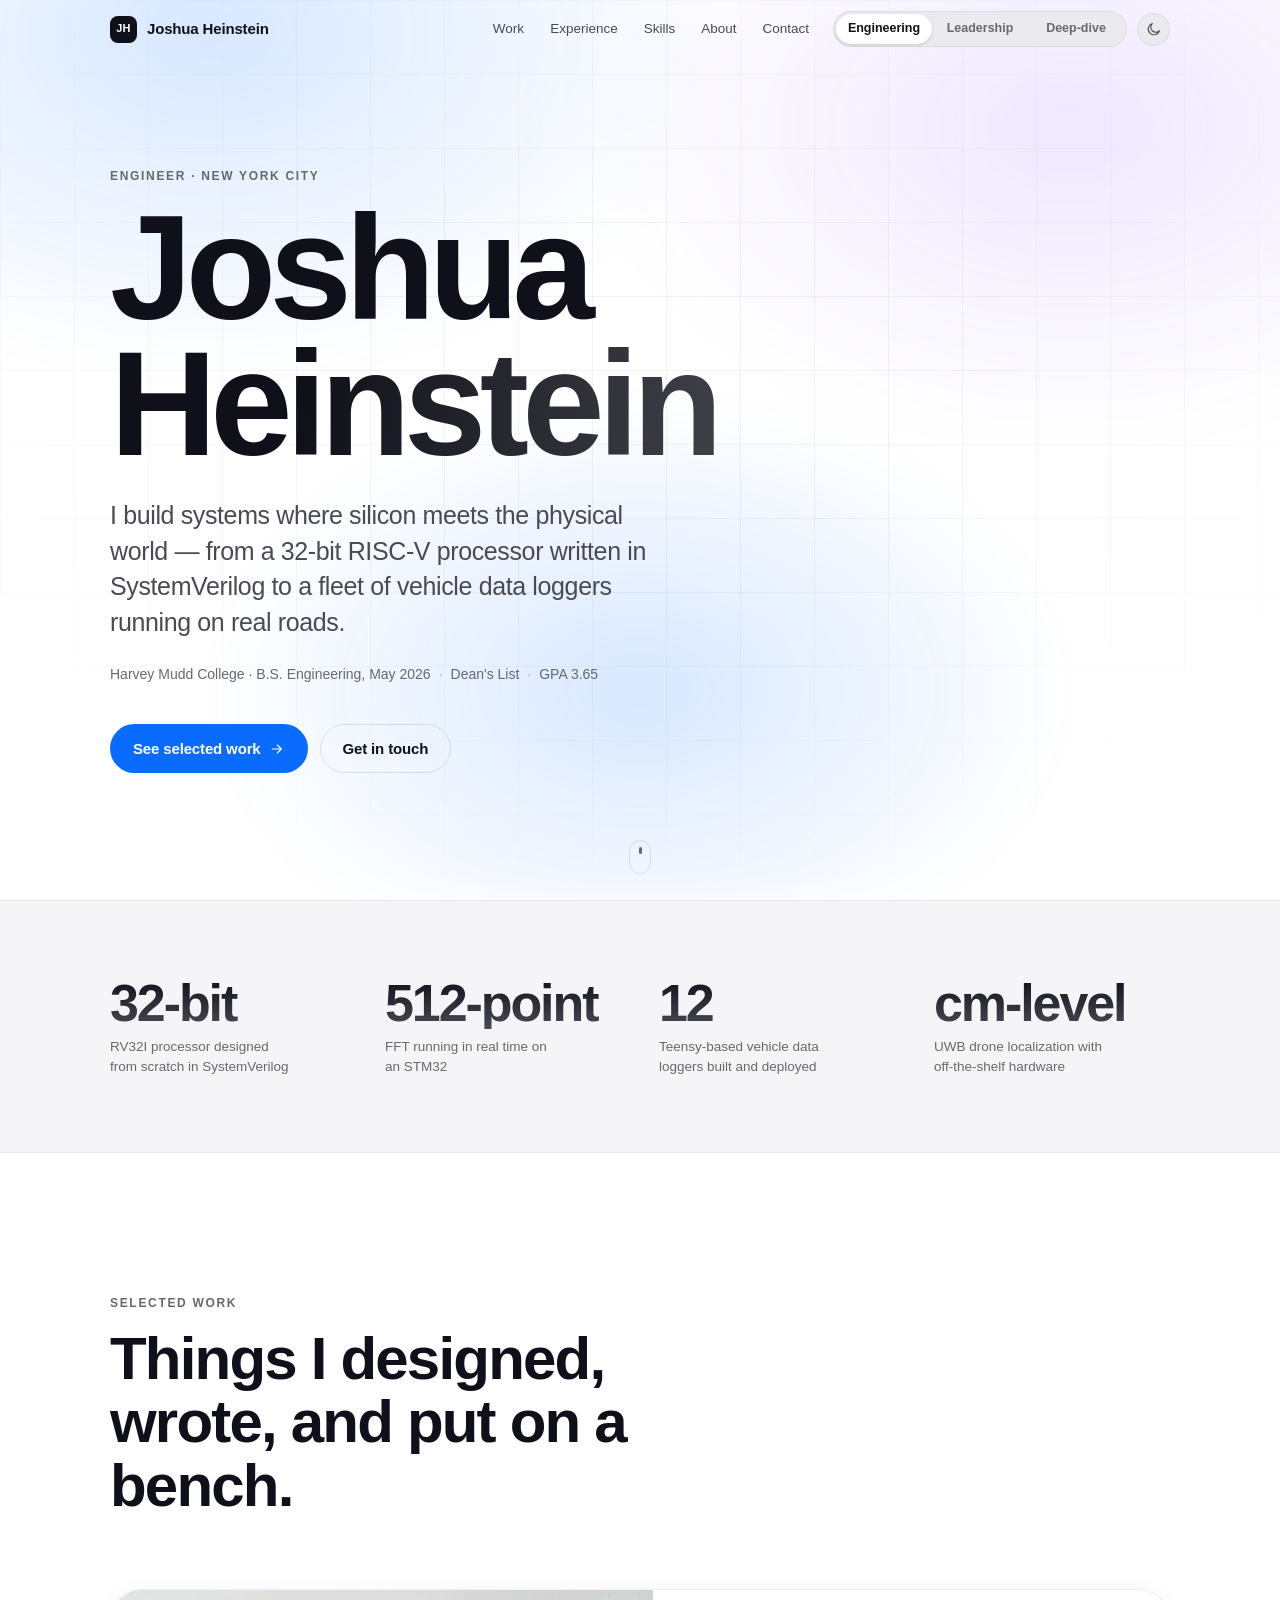
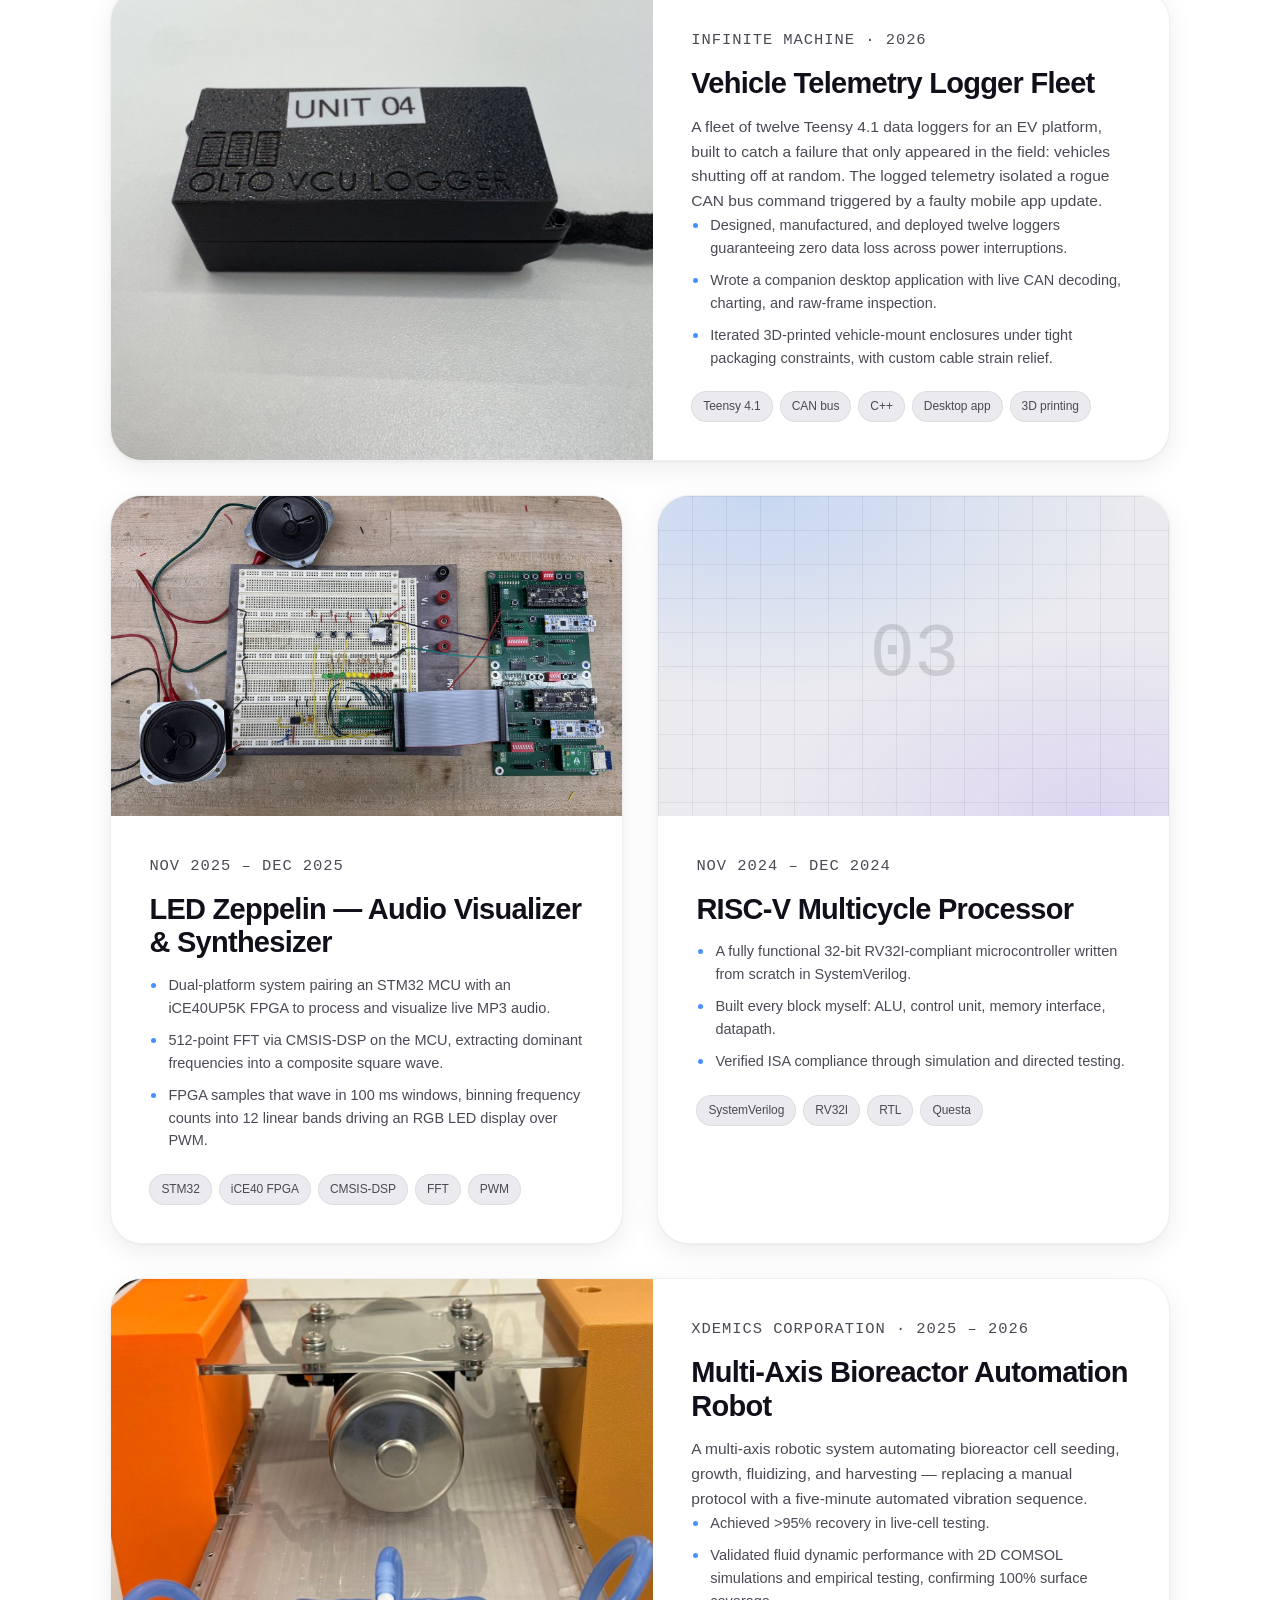
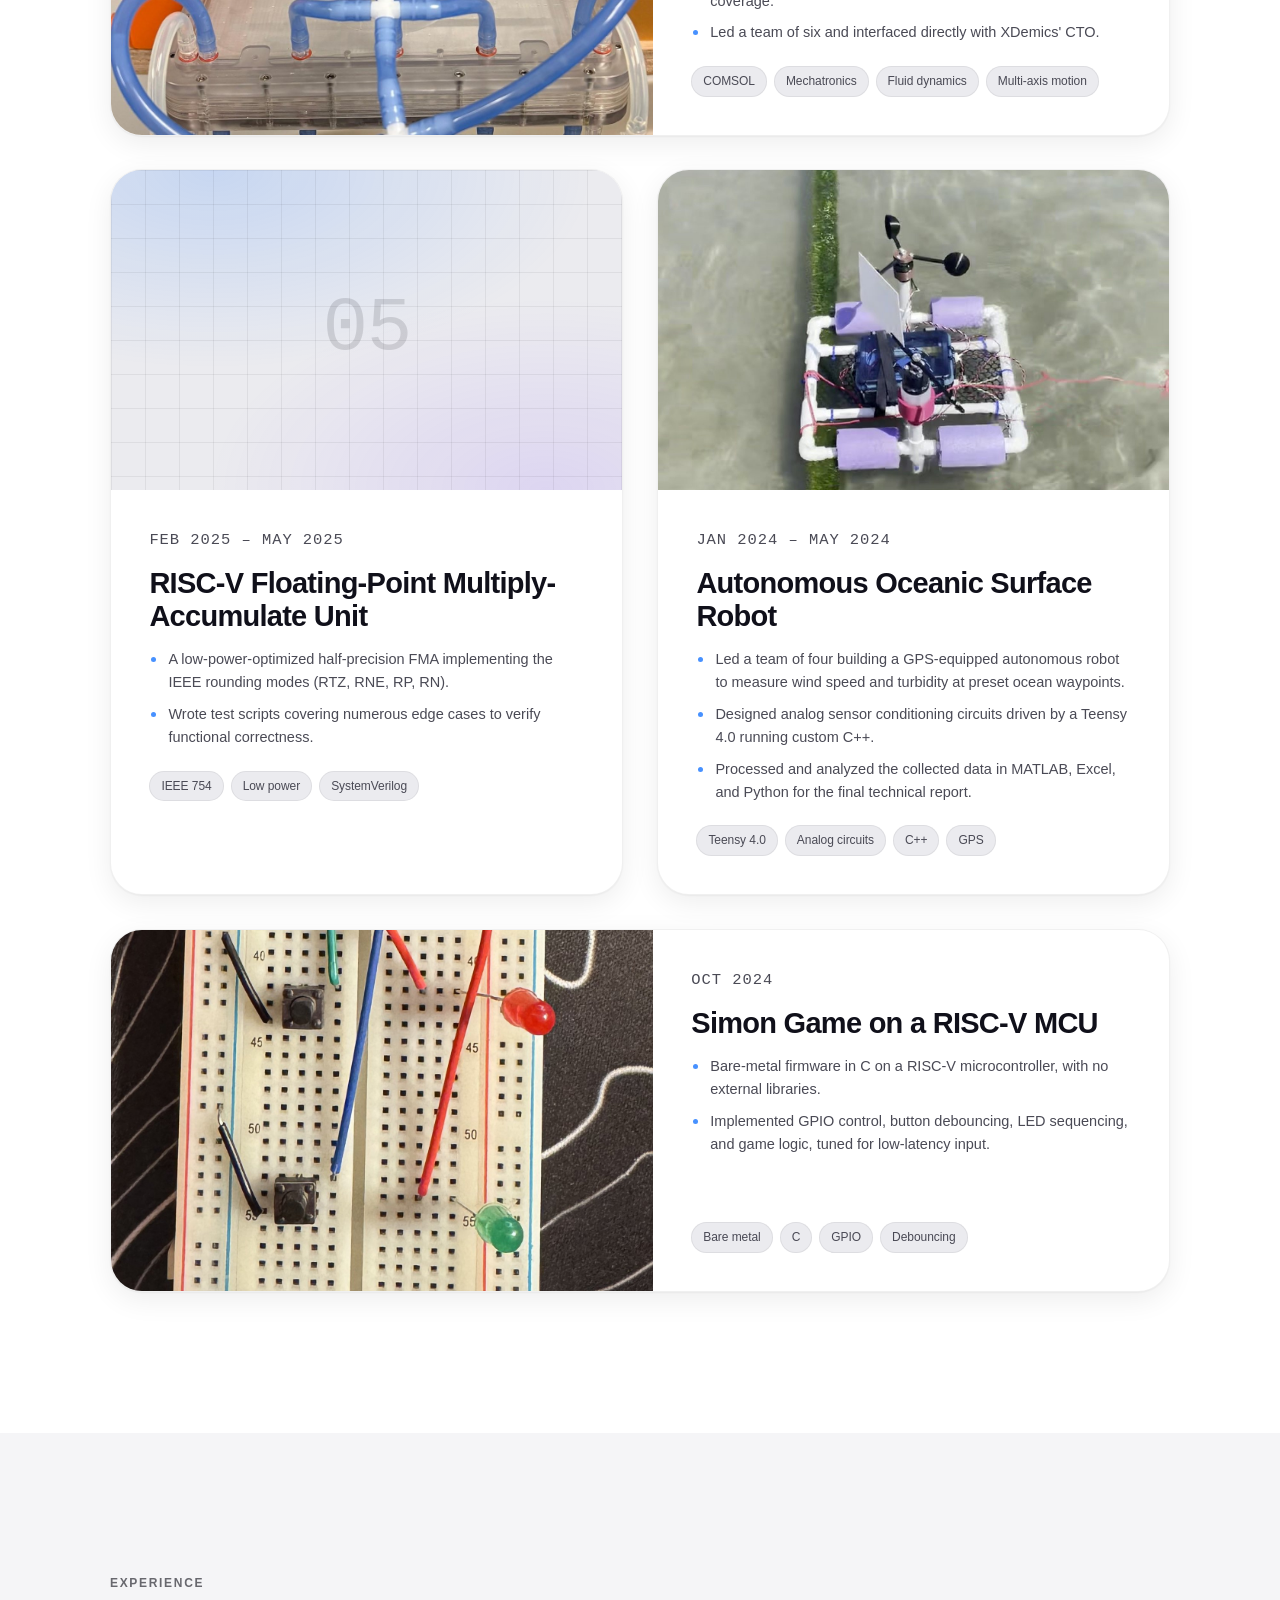
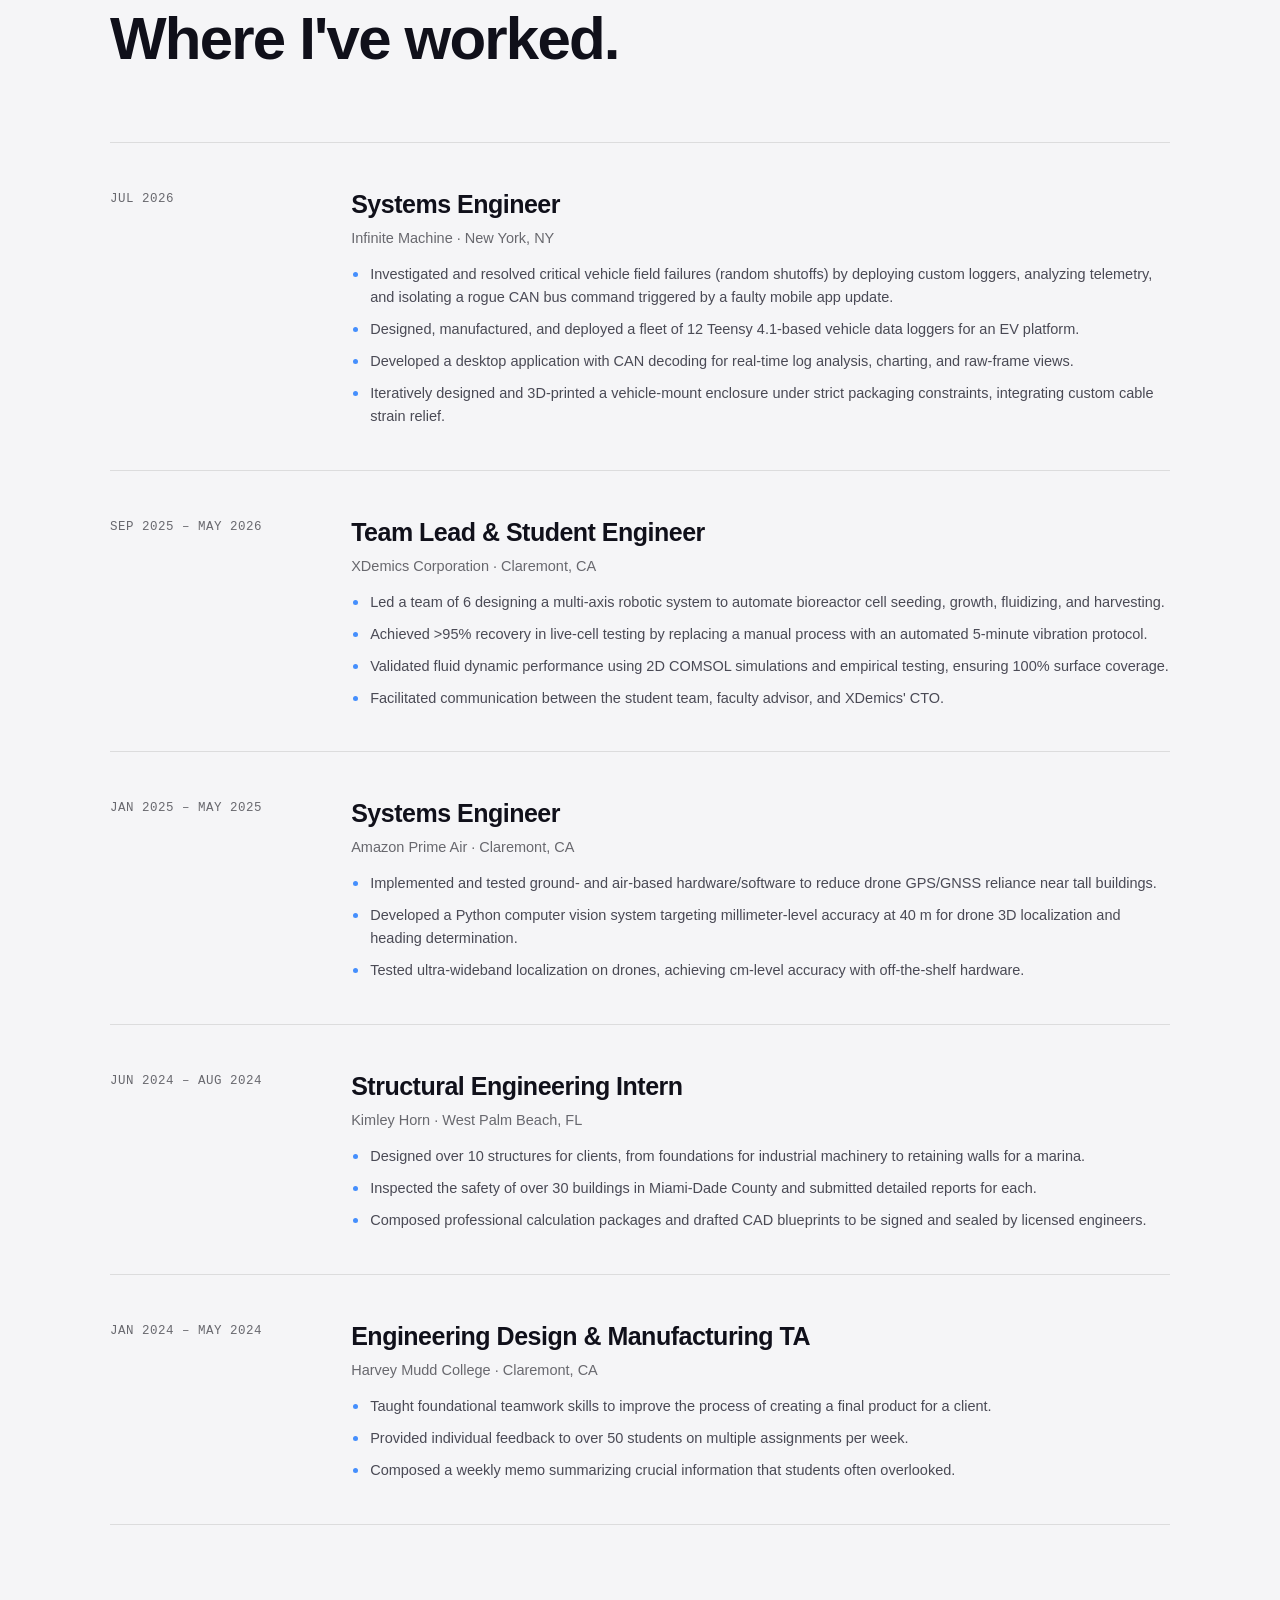
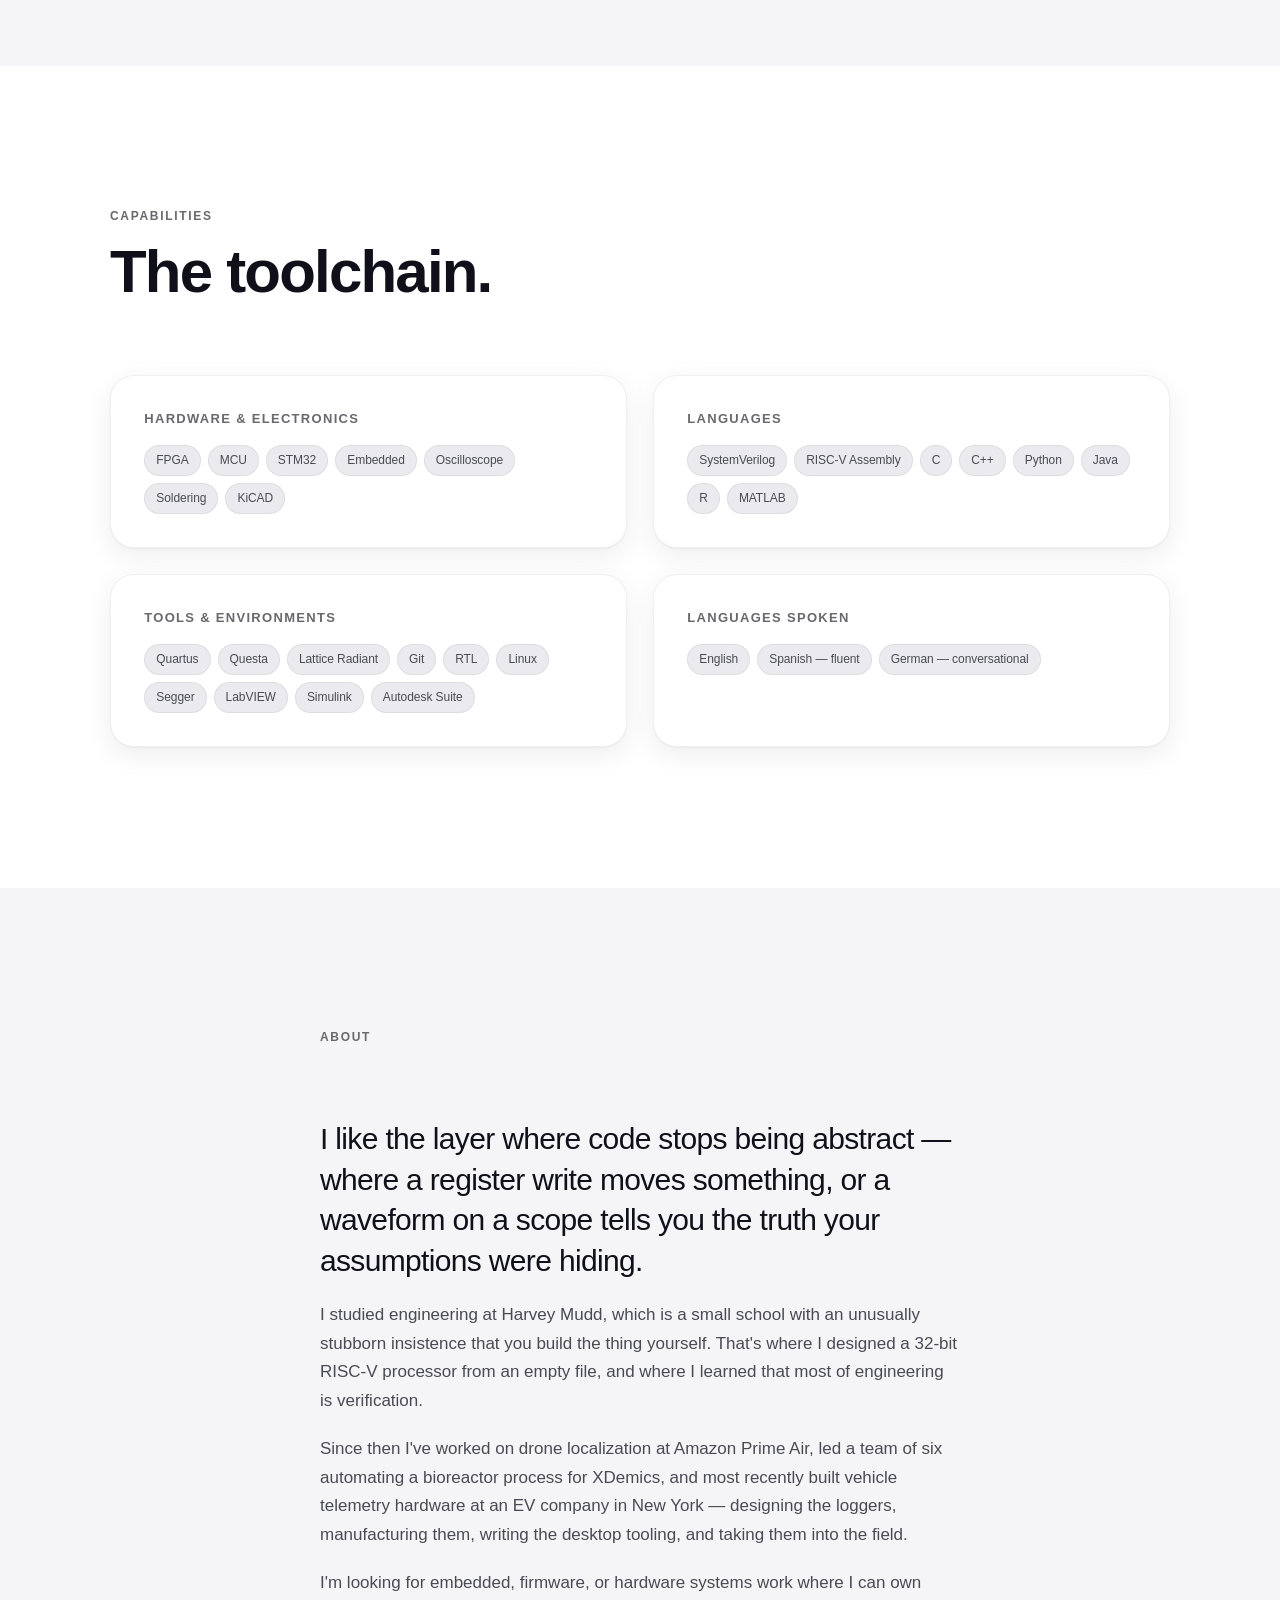
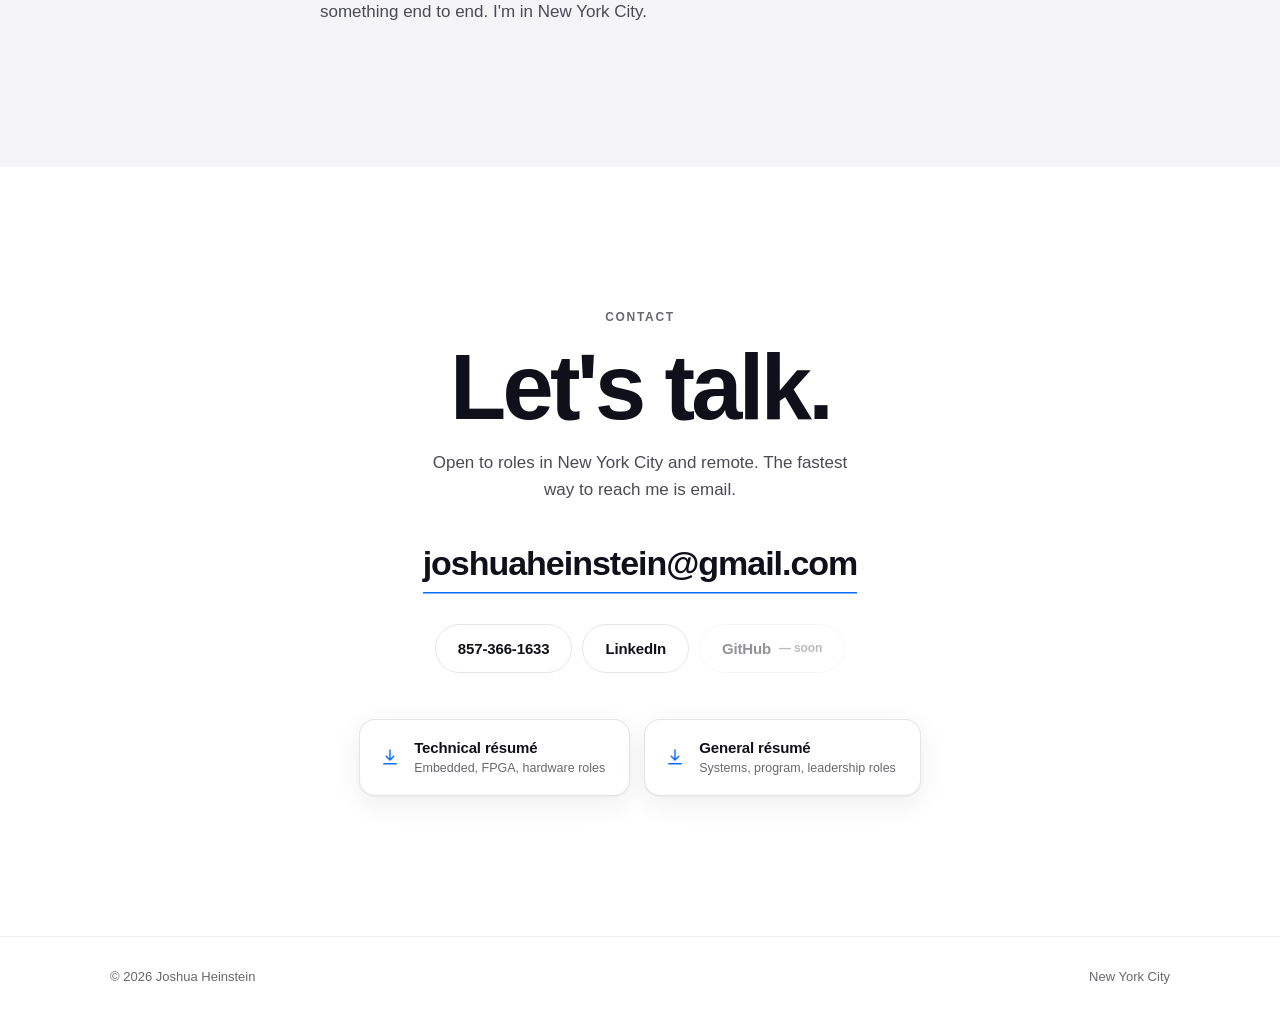
==== commit 9ab573fc: "Add Deep-dive as a third tab in the positioning toggle Puts the interview deep-dive deck in the page" ====
--- a/index.html
+++ b/index.html
@@ -9,14 +9,10 @@
 <meta property="og:title" content="Joshua Heinstein — Engineer">
 <meta property="og:description" content="Embedded systems, FPGA and RISC-V design, vehicle telemetry, and cross-functional engineering leadership.">
 <meta property="og:type" content="website">
-<meta name="theme-color" content="#17130f" media="(prefers-color-scheme: dark)">
-<meta name="theme-color" content="#fdfbf6" media="(prefers-color-scheme: light)">
-<link rel="icon" href="data:image/svg+xml,<svg xmlns='http://www.w3.org/2000/svg' viewBox='0 0 100 100'><rect width='100' height='100' rx='26' fill='%23b4530a'/><text x='50' y='50' dy='.35em' text-anchor='middle' font-size='46' font-weight='700' font-family='system-ui,sans-serif' fill='%23ffffff'>JH</text></svg>">
+<meta name="theme-color" content="#000000" media="(prefers-color-scheme: dark)">
+<meta name="theme-color" content="#ffffff" media="(prefers-color-scheme: light)">
+<link rel="icon" href="data:image/svg+xml,<svg xmlns='http://www.w3.org/2000/svg' viewBox='0 0 100 100'><text y='.9em' font-size='90' font-family='system-ui'>⚡</text></svg>">
 <link rel="stylesheet" href="assets/css/styles.css">
-<!-- Marks that JS is available, before first paint. The scroll-reveal rules
-     are scoped to .js, so with scripting off the page renders fully visible
-     instead of sitting at opacity 0. -->
-<script>document.documentElement.classList.add('js');</script>
 </head>
 <body>
 
@@ -40,12 +36,12 @@
     </nav>
 
     <div class="nav-actions">
-      <!-- Positioning toggle. Labels are load-bearing: see the min-width
-           invariant in styles.css before renaming either one. -->
+      <!-- Positioning toggle -->
       <div class="mode-switch" role="group" aria-label="Choose how to view this portfolio">
         <span class="mode-switch-thumb" aria-hidden="true"></span>
         <button type="button" class="mode-btn" data-mode="technical" aria-pressed="true">Engineering</button>
         <button type="button" class="mode-btn" data-mode="general" aria-pressed="false">Leadership</button>
+        <button type="button" class="mode-btn" data-mode="deck" aria-pressed="false">Deep-dive</button>
       </div>
       <button type="button" class="icon-btn" id="theme-btn" aria-label="Switch color theme">
         <svg class="i-sun" viewBox="0 0 24 24" aria-hidden="true"><circle cx="12" cy="12" r="4.2"/><g class="rays"><path d="M12 2.5v2.6M12 18.9v2.6M2.5 12h2.6M18.9 12h2.6M5.3 5.3l1.8 1.8M16.9 16.9l1.8 1.8M18.7 5.3l-1.8 1.8M7.1 16.9l-1.8 1.8"/></g></svg>
@@ -59,15 +55,11 @@
 
 <!-- ─────────────────────────── HERO ─────────────────────────── -->
 <section class="hero">
-  <div class="hero-wash" aria-hidden="true"></div>
+  <div class="hero-glow" aria-hidden="true"></div>
+  <div class="hero-grid" aria-hidden="true"></div>
 
   <div class="hero-inner">
-    <p class="hero-hi reveal">
-      <span class="wave" aria-hidden="true">
-        <svg viewBox="0 0 24 24"><path d="M20 11.5a7.5 7.5 0 0 1-10.9 6.7L4 19.5l1.4-4.6A7.5 7.5 0 1 1 20 11.5z"/></svg>
-      </span>
-      Hi — I'm an engineer in New York City.
-    </p>
+    <p class="eyebrow reveal">Engineer · New York City</p>
 
     <h1 class="hero-name reveal" data-delay="1">
       <span class="ln">Joshua</span>
@@ -75,12 +67,12 @@
     </h1>
 
     <div class="hero-lede reveal" data-delay="2">
-      <p class="m-tech">I build things where software meets hardware — a 32-bit RISC-V
-        processor written from an empty file, and a fleet of data loggers that rode
-        around New York catching a bug nobody could reproduce.</p>
-      <p class="m-gen">I like problems that show up messy — a lab process that needed
-        automating, a fleet of vehicles failing in the field with no reproduction path —
-        and teams that need pointing at them.</p>
+      <p class="m-tech">I build systems where silicon meets the physical world — from a
+        32-bit RISC-V processor written in SystemVerilog to a fleet of vehicle data
+        loggers running on real roads.</p>
+      <p class="m-gen">I lead engineering teams and untangle hard systems problems —
+        automating a laboratory process end to end, and root-causing field failures
+        in electric vehicles under a three-week deadline.</p>
     </div>
 
     <p class="hero-meta reveal" data-delay="3">
@@ -91,12 +83,14 @@
 
     <div class="hero-cta reveal" data-delay="4">
       <a class="btn btn-primary" href="#work">
-        See what I've built
+        See selected work
         <svg viewBox="0 0 24 24" aria-hidden="true"><path d="M5 12h13M12.5 6l6 6-6 6"/></svg>
       </a>
-      <a class="btn btn-ghost" href="#contact">Say hello</a>
+      <a class="btn btn-ghost" href="#contact">Get in touch</a>
     </div>
   </div>
+
+  <div class="scroll-hint" aria-hidden="true"><span></span></div>
 </section>
 
 <!-- ─────────────────────────── STATS ─────────────────────────── -->
@@ -158,7 +152,7 @@
       <!-- 1. Vehicle telemetry ─────────────────────────── -->
       <article class="project feature reveal" id="p-logger">
         <div class="project-media">
-          <img src="assets/img/logger-fleet.jpg" alt="A finished vehicle data logger in its 3D-printed enclosure, labelled Olto VCU Logger, Unit 04" loading="lazy" onerror="this.closest('.project-media').classList.add('no-img')">
+          <img src="assets/img/logger-fleet.jpg" alt="Fleet of Teensy 4.1 vehicle data loggers in 3D-printed enclosures" loading="lazy" onerror="this.closest('.project-media').classList.add('no-img')">
           <div class="ph" aria-hidden="true"><span>01</span></div>
         </div>
         <div class="project-body">
@@ -195,14 +189,79 @@
             <li class="m-gen">Root cause analysis</li><li class="m-gen">Product lifecycle</li>
             <li class="m-gen">Data visualization</li><li class="m-gen">Field deployment</li>
           </ul>
+          <!-- REPO-LINK: add href when the repo is public -->
         </div>
       </article>
 
-      <!-- 2. XDemics ─────────────────────────── -->
+      <!-- 2. LED Zeppelin ─────────────────────────── -->
+      <article class="project reveal" id="p-led">
+        <div class="project-media">
+          <img src="assets/img/led-zeppelin.jpg" alt="LED Zeppelin audio visualizer running on an RGB LED display" loading="lazy" onerror="this.closest('.project-media').classList.add('no-img')">
+          <div class="ph" aria-hidden="true"><span>02</span></div>
+        </div>
+        <div class="project-body">
+          <p class="project-tag">Nov 2025 – Dec 2025</p>
+          <h3 class="project-title">
+            <span class="m-tech">LED Zeppelin — Audio Visualizer &amp; Synthesizer</span>
+            <span class="m-gen">Real-Time Audio Algorithm Development</span>
+          </h3>
+          <div class="m-tech">
+            <ul class="bullets">
+              <li>Dual-platform system pairing an STM32 MCU with an iCE40UP5K FPGA to process and visualize live MP3 audio.</li>
+              <li>512-point FFT via CMSIS-DSP on the MCU, extracting dominant frequencies into a composite square wave.</li>
+              <li>FPGA samples that wave in 100&nbsp;ms windows, binning frequency counts into 12 linear bands driving an RGB LED display over PWM.</li>
+            </ul>
+          </div>
+          <div class="m-gen">
+            <ul class="bullets">
+              <li>Programmed a highly optimized Fast Fourier Transform to extract frequency data from live audio streams.</li>
+              <li>Mapped quantitative output to a visual display with ultra-low latency between intake and render.</li>
+            </ul>
+          </div>
+          <ul class="chips">
+            <li class="m-tech">STM32</li><li class="m-tech">iCE40 FPGA</li><li class="m-tech">CMSIS-DSP</li><li class="m-tech">FFT</li><li class="m-tech">PWM</li>
+            <li class="m-gen">Signal processing</li><li class="m-gen">Optimization</li><li class="m-gen">Real-time systems</li>
+          </ul>
+        </div>
+      </article>
+
+      <!-- 3. RISC-V processor ─────────────────────────── -->
+      <article class="project reveal" id="p-cpu" data-delay="1">
+        <div class="project-media">
+          <img src="assets/img/riscv-processor.jpg" alt="RISC-V multicycle processor simulation waveforms" loading="lazy" onerror="this.closest('.project-media').classList.add('no-img')">
+          <div class="ph" aria-hidden="true"><span>03</span></div>
+        </div>
+        <div class="project-body">
+          <p class="project-tag">Nov 2024 – Dec 2024</p>
+          <h3 class="project-title">
+            <span class="m-tech">RISC-V Multicycle Processor</span>
+            <span class="m-gen">32-Bit Microprocessor Design</span>
+          </h3>
+          <div class="m-tech">
+            <ul class="bullets">
+              <li>A fully functional 32-bit RV32I-compliant microcontroller written from scratch in SystemVerilog.</li>
+              <li>Built every block myself: ALU, control unit, memory interface, datapath.</li>
+              <li>Verified ISA compliance through simulation and directed testing.</li>
+            </ul>
+          </div>
+          <div class="m-gen">
+            <ul class="bullets">
+              <li>Designed a complete 32-bit processor from first principles, implementing each functional block.</li>
+              <li>Built a simulation and verification workflow to prove compliance against the specification.</li>
+            </ul>
+          </div>
+          <ul class="chips">
+            <li class="m-tech">SystemVerilog</li><li class="m-tech">RV32I</li><li class="m-tech">RTL</li><li class="m-tech">Questa</li>
+            <li class="m-gen">Digital design</li><li class="m-gen">Verification</li>
+          </ul>
+        </div>
+      </article>
+
+      <!-- 4. XDemics ─────────────────────────── -->
       <article class="project feature reveal" id="p-xdemics">
         <div class="project-media">
-          <img src="assets/img/xdemics-robot.jpg" alt="The bioreactor fixturing and vibration rig on the bench, with orange printed clamps holding the bioreactor" loading="lazy" onerror="this.closest('.project-media').classList.add('no-img')">
-          <div class="ph" aria-hidden="true"><span>02</span></div>
+          <img src="assets/img/xdemics-robot.jpg" alt="Multi-axis robotic bioreactor handling system" loading="lazy" onerror="this.closest('.project-media').classList.add('no-img')">
+          <div class="ph" aria-hidden="true"><span>04</span></div>
         </div>
         <div class="project-body">
           <p class="project-tag">XDemics Corporation · 2025 – 2026</p>
@@ -217,7 +276,6 @@
             <ul class="bullets">
               <li>Achieved &gt;95% recovery in live-cell testing.</li>
               <li>Validated fluid dynamic performance with 2D COMSOL simulations and empirical testing, confirming 100% surface coverage.</li>
-              <li>Established 15° as the minimum tilt for complete membrane wetting, by perfusing ethanol through a five-membrane stack and scoring bubble formation.</li>
               <li>Led a team of six and interfaced directly with XDemics' CTO.</li>
             </ul>
           </div>
@@ -238,87 +296,42 @@
         </div>
       </article>
 
-      <!-- 3. Baseball loader — Davies Prize ─────────────────────────── -->
-      <article class="project reveal" id="p-baseball">
+      <!-- 5. FMA unit ─────────────────────────── -->
+      <article class="project reveal" id="p-fma">
         <div class="project-media">
-          <img src="assets/img/baseball-loader.jpg" alt="The built pitching-machine loader: a long ramp on a weighted stand, feeding into the machine" loading="lazy" onerror="this.closest('.project-media').classList.add('no-img')">
-          <div class="ph" aria-hidden="true"><span>03</span></div>
+          <img src="assets/img/fma-unit.jpg" alt="Floating-point multiply-accumulate unit design" loading="lazy" onerror="this.closest('.project-media').classList.add('no-img')">
+          <div class="ph" aria-hidden="true"><span>05</span></div>
         </div>
         <div class="project-body">
-          <p class="project-tag">Aug 2023 – Dec 2023</p>
+          <p class="project-tag">Feb 2025 – May 2025</p>
           <h3 class="project-title">
-            <span class="m-tech">Remote-Controlled Pitching Machine Loader</span>
-            <span class="m-gen">Client-Driven Design — Team Lead</span>
+            <span class="m-tech">RISC-V Floating-Point Multiply-Accumulate Unit</span>
+            <span class="m-gen">Microprocessor Quality Assurance &amp; Optimization</span>
           </h3>
           <div class="m-tech">
-            <p>The Claremont-Mudd-Scripps baseball team's pitching machine took two
-              people to use: one to bat, one to feed balls. We built a loader that let a
-              player practice alone.</p>
-            <ul class="bullets">
-              <li>Designed a pipe-ramp magazine holding 18 baseballs, feeding a turnstile release driven by a variable-speed motor.</li>
-              <li>Made the release interval adjustable and triggerable by remote from home plate.</li>
-              <li>Tested a turnstile against a push-piston mechanism over ten trials; the turnstile jammed less, and acrylic outlasted wood under repeated ball impact.</li>
+            <ul class="bullets">
+              <li>A low-power-optimized half-precision FMA implementing the IEEE rounding modes (RTZ, RNE, RP, RN).</li>
+              <li>Wrote test scripts covering numerous edge cases to verify functional correctness.</li>
             </ul>
           </div>
           <div class="m-gen">
-            <p>Led a team of five for a real client — the head coach of the CMS baseball
-              team — from an open-ended request through to a delivered machine, with the
-              client consulted at every stage.</p>
-            <ul class="bullets">
-              <li>Translated a vague ask into ranked objectives and hard constraints: work at two machine heights, attach without permanent modification, damage no equipment.</li>
-              <li>Ran comparative testing between two release mechanisms and chose on measured error rate rather than preference.</li>
-              <li>Delivered a working device the team could use without us.</li>
-            </ul>
-          </div>
-          <p class="award">
-            <svg viewBox="0 0 24 24" aria-hidden="true"><circle cx="12" cy="9" r="5.2"/><path d="M8.5 13.4 7 21.5l5-2.6 5 2.6-1.5-8.1"/></svg>
-            Davies Engineering Prize
-          </p>
-          <p class="hero-meta" style="margin:10px 0 0;font-size:13.5px;">Awarded by the Department for outstanding performance in E4: Introduction to Engineering Design.</p>
+            <ul class="bullets">
+              <li>Designed a low-power-optimized mathematical computation unit implementing complex rounding modes.</li>
+              <li>Developed custom testing scripts to validate edge cases and ensure rigorous functional accuracy before deployment.</li>
+            </ul>
+          </div>
           <ul class="chips">
-            <li class="m-tech">Mechanical design</li><li class="m-tech">Prototyping</li><li class="m-tech">Motor control</li>
-            <li class="m-gen">Client management</li><li class="m-gen">Requirements</li><li class="m-gen">Team leadership</li>
+            <li class="m-tech">IEEE 754</li><li class="m-tech">Low power</li><li class="m-tech">SystemVerilog</li>
+            <li class="m-gen">Test engineering</li><li class="m-gen">Edge-case validation</li>
           </ul>
         </div>
       </article>
 
-      <!-- 4. LED Zeppelin ─────────────────────────── -->
-      <article class="project reveal" id="p-led" data-delay="1">
+      <!-- 6. Ocean robot ─────────────────────────── -->
+      <article class="project reveal" id="p-ocean" data-delay="1">
         <div class="project-media">
-          <img src="assets/img/led-zeppelin.jpg" alt="The audio visualizer on the bench: breadboard with an LED bar, speakers, STM32 and FPGA boards linked by ribbon cable" loading="lazy" onerror="this.closest('.project-media').classList.add('no-img')">
-          <div class="ph" aria-hidden="true"><span>04</span></div>
-        </div>
-        <div class="project-body">
-          <p class="project-tag">Nov 2025 – Dec 2025</p>
-          <h3 class="project-title">
-            <span class="m-tech">LED Zeppelin — Audio Visualizer &amp; Synthesizer</span>
-            <span class="m-gen">Real-Time Audio Algorithm Development</span>
-          </h3>
-          <div class="m-tech">
-            <ul class="bullets">
-              <li>Dual-platform system pairing an STM32 MCU with an iCE40UP5K FPGA to process and visualize live MP3 audio.</li>
-              <li>512-point FFT via CMSIS-DSP on the MCU, extracting dominant frequencies into a composite square wave.</li>
-              <li>FPGA samples that wave in 100&nbsp;ms windows, binning frequency counts into 12 linear bands driving an RGB LED display over PWM.</li>
-            </ul>
-          </div>
-          <div class="m-gen">
-            <ul class="bullets">
-              <li>Programmed a highly optimized Fast Fourier Transform to extract frequency data from live audio streams.</li>
-              <li>Mapped quantitative output to a visual display with ultra-low latency between intake and render.</li>
-            </ul>
-          </div>
-          <ul class="chips">
-            <li class="m-tech">STM32</li><li class="m-tech">iCE40 FPGA</li><li class="m-tech">CMSIS-DSP</li><li class="m-tech">FFT</li><li class="m-tech">PWM</li>
-            <li class="m-gen">Signal processing</li><li class="m-gen">Optimization</li><li class="m-gen">Real-time systems</li>
-          </ul>
-        </div>
-      </article>
-
-      <!-- 5. Ocean robot ─────────────────────────── -->
-      <article class="project reveal" id="p-ocean">
-        <div class="project-media">
-          <img src="assets/img/ocean-robot.jpg" alt="The autonomous surface robot floating in shallow ocean water, anemometer spinning above its PVC and foam frame" loading="lazy" onerror="this.closest('.project-media').classList.add('no-img')">
-          <div class="ph" aria-hidden="true"><span>05</span></div>
+          <img src="assets/img/ocean-robot.jpg" alt="Autonomous GPS-equipped oceanic surface robot" loading="lazy" onerror="this.closest('.project-media').classList.add('no-img')">
+          <div class="ph" aria-hidden="true"><span>06</span></div>
         </div>
         <div class="project-body">
           <p class="project-tag">Jan 2024 – May 2024</p>
@@ -346,74 +359,11 @@
         </div>
       </article>
 
-      <!-- 6. RISC-V processor ─────────────────────────── -->
-      <article class="project reveal" id="p-cpu" data-delay="1">
+      <!-- 7. Simon game ─────────────────────────── -->
+      <article class="project tech-only reveal" id="p-simon" data-delay="2">
         <div class="project-media">
-          <img src="assets/img/riscv-processor.jpg" alt="RISC-V multicycle processor simulation waveforms" loading="lazy" onerror="this.closest('.project-media').classList.add('no-img')">
-          <div class="ph" aria-hidden="true"><span>06</span></div>
-        </div>
-        <div class="project-body">
-          <p class="project-tag">Nov 2024 – Dec 2024</p>
-          <h3 class="project-title">
-            <span class="m-tech">RISC-V Multicycle Processor</span>
-            <span class="m-gen">32-Bit Microprocessor Design</span>
-          </h3>
-          <div class="m-tech">
-            <ul class="bullets">
-              <li>A fully functional 32-bit RV32I-compliant microcontroller written from scratch in SystemVerilog.</li>
-              <li>Built every block myself: ALU, control unit, memory interface, datapath.</li>
-              <li>Verified ISA compliance through simulation and directed testing.</li>
-            </ul>
-          </div>
-          <div class="m-gen">
-            <ul class="bullets">
-              <li>Designed a complete 32-bit processor from first principles, implementing each functional block.</li>
-              <li>Built a simulation and verification workflow to prove compliance against the specification.</li>
-            </ul>
-          </div>
-          <ul class="chips">
-            <li class="m-tech">SystemVerilog</li><li class="m-tech">RV32I</li><li class="m-tech">RTL</li><li class="m-tech">Questa</li>
-            <li class="m-gen">Digital design</li><li class="m-gen">Verification</li>
-          </ul>
-        </div>
-      </article>
-
-      <!-- 7. FMA unit ─────────────────────────── -->
-      <article class="project reveal" id="p-fma">
-        <div class="project-media">
-          <img src="assets/img/fma-unit.jpg" alt="Floating-point multiply-accumulate unit design" loading="lazy" onerror="this.closest('.project-media').classList.add('no-img')">
+          <img src="assets/img/simon-game.jpg" alt="Bare-metal Simon game on a RISC-V microcontroller" loading="lazy" onerror="this.closest('.project-media').classList.add('no-img')">
           <div class="ph" aria-hidden="true"><span>07</span></div>
-        </div>
-        <div class="project-body">
-          <p class="project-tag">Feb 2025 – May 2025</p>
-          <h3 class="project-title">
-            <span class="m-tech">RISC-V Floating-Point Multiply-Accumulate Unit</span>
-            <span class="m-gen">Microprocessor Quality Assurance &amp; Optimization</span>
-          </h3>
-          <div class="m-tech">
-            <ul class="bullets">
-              <li>A low-power-optimized half-precision FMA implementing the IEEE rounding modes (RTZ, RNE, RP, RN).</li>
-              <li>Wrote test scripts covering numerous edge cases to verify functional correctness.</li>
-            </ul>
-          </div>
-          <div class="m-gen">
-            <ul class="bullets">
-              <li>Designed a low-power-optimized mathematical computation unit implementing complex rounding modes.</li>
-              <li>Developed custom testing scripts to validate edge cases and ensure rigorous functional accuracy before deployment.</li>
-            </ul>
-          </div>
-          <ul class="chips">
-            <li class="m-tech">IEEE 754</li><li class="m-tech">Low power</li><li class="m-tech">SystemVerilog</li>
-            <li class="m-gen">Test engineering</li><li class="m-gen">Edge-case validation</li>
-          </ul>
-        </div>
-      </article>
-
-      <!-- 8. Simon game ─────────────────────────── -->
-      <article class="project tech-only reveal" id="p-simon" data-delay="1">
-        <div class="project-media">
-          <img src="assets/img/simon-game.jpg" alt="The Simon game on a breadboard: two tactile buttons wired to red and green LEDs" loading="lazy" onerror="this.closest('.project-media').classList.add('no-img')">
-          <div class="ph" aria-hidden="true"><span>08</span></div>
         </div>
         <div class="project-body">
           <p class="project-tag">Oct 2024</p>
@@ -437,7 +387,7 @@
   <div class="wrap">
     <header class="section-head reveal">
       <p class="eyebrow">Experience</p>
-      <h2 class="section-title">Where I've been.</h2>
+      <h2 class="section-title">Where I've worked.</h2>
     </header>
 
     <ol class="timeline">
@@ -515,7 +465,7 @@
         <div class="tl-when">Jun 2024 – Aug 2024</div>
         <div class="tl-what">
           <h3><span class="m-tech">Structural Engineering Intern</span><span class="m-gen">Structural Engineering Consultant Intern</span></h3>
-          <p class="tl-org">Kimley-Horn · West Palm Beach, FL</p>
+          <p class="tl-org">Kimley Horn · West Palm Beach, FL</p>
           <ul class="bullets">
             <li>Designed over 10 structures for clients, from foundations for industrial machinery to retaining walls for a marina.</li>
             <li>Inspected the safety of over 30 buildings in Miami-Dade County and submitted detailed reports for each.</li>
@@ -536,19 +486,6 @@
           </ul>
         </div>
       </li>
-
-      <li class="tl-item reveal">
-        <div class="tl-when">Aug 2021 – Jul 2022</div>
-        <div class="tl-what">
-          <h3>President &amp; Head Coordinator</h3>
-          <p class="tl-org">Junior Medical Reserve Corps · Brookline, MA</p>
-          <ul class="bullets">
-            <li>Organized logistics for major public health events in coordination with the Brookline Health Department.</li>
-            <li>Proposed and ran first aid tents for Boston Marathon runners, flu shot clinics for seniors, COVID-19 booster clinics, and PPE drop-offs for vulnerable residents.</li>
-            <li>Coordinated 20+ volunteers, strengthening the link between town residents and the health department.</li>
-          </ul>
-        </div>
-      </li>
     </ol>
   </div>
 </section>
@@ -559,7 +496,7 @@
     <header class="section-head reveal">
       <p class="eyebrow">Capabilities</p>
       <h2 class="section-title">
-        <span class="m-tech">What I work with.</span>
+        <span class="m-tech">The toolchain.</span>
         <span class="m-gen">What I bring to a team.</span>
       </h2>
     </header>
@@ -568,7 +505,7 @@
       <!-- Technical -->
       <div class="skill-card m-tech reveal">
         <h3>Hardware &amp; Electronics</h3>
-        <ul class="chips"><li>FPGA</li><li>MCU</li><li>STM32</li><li>Embedded</li><li>Oscilloscope</li><li>Function generator</li><li>Soldering</li><li>KiCAD</li></ul>
+        <ul class="chips"><li>FPGA</li><li>MCU</li><li>STM32</li><li>Embedded</li><li>Oscilloscope</li><li>Soldering</li><li>KiCAD</li></ul>
       </div>
       <div class="skill-card m-tech reveal" data-delay="1">
         <h3>Languages</h3>
@@ -576,7 +513,7 @@
       </div>
       <div class="skill-card m-tech reveal" data-delay="2">
         <h3>Tools &amp; Environments</h3>
-        <ul class="chips"><li>Quartus</li><li>Questa</li><li>Lattice Radiant</li><li>Git</li><li>RTL</li><li>Linux</li><li>Segger</li><li>LabVIEW</li><li>Simulink</li><li>AutoCAD</li><li>Autodesk Suite</li></ul>
+        <ul class="chips"><li>Quartus</li><li>Questa</li><li>Lattice Radiant</li><li>Git</li><li>RTL</li><li>Linux</li><li>Segger</li><li>LabVIEW</li><li>Simulink</li><li>Autodesk Suite</li></ul>
       </div>
       <div class="skill-card m-tech reveal" data-delay="3">
         <h3>Languages Spoken</h3>
@@ -590,11 +527,11 @@
       </div>
       <div class="skill-card m-gen reveal" data-delay="1">
         <h3>Core Competencies</h3>
-        <ul class="chips"><li>Cross-functional leadership</li><li>Root cause analysis</li><li>Project management</li><li>Client communication</li><li>Quantitative research</li></ul>
+        <ul class="chips"><li>Cross-functional leadership</li><li>Root cause analysis</li><li>Project management</li><li>Quantitative research</li></ul>
       </div>
       <div class="skill-card m-gen reveal" data-delay="2">
         <h3>Tools</h3>
-        <ul class="chips"><li>Microsoft Suite</li><li>Autodesk</li><li>AutoCAD</li><li>Git</li><li>COMSOL</li><li>Simulink</li></ul>
+        <ul class="chips"><li>Microsoft Suite</li><li>Autodesk</li><li>Git</li><li>COMSOL</li><li>Simulink</li></ul>
       </div>
       <div class="skill-card m-gen reveal" data-delay="3">
         <h3>Languages Spoken</h3>
@@ -606,48 +543,33 @@
 
 <!-- ─────────────────────────── ABOUT ─────────────────────────── -->
 <section id="about" class="section section-alt">
-  <div class="wrap">
+  <div class="wrap wrap-narrow">
     <header class="section-head reveal">
       <p class="eyebrow">About</p>
     </header>
-
-    <div class="about-grid">
-      <div class="reveal">
-        <div class="about-photo">
-          <img src="assets/img/logger-bench.jpg" alt="A Teensy 4.1 stacked on a custom CAN interface board, held up at the bench mid-build" loading="lazy">
-        </div>
-        <p class="about-cap">One of the loggers mid-build — Teensy 4.1 over a CAN transceiver board.</p>
-      </div>
-
-      <div class="prose reveal" data-delay="1">
-        <p class="lead m-tech">I like the layer where code stops being abstract — where a
-          register write moves something, or a waveform on a scope tells you the truth your
-          assumptions were hiding.</p>
-        <p class="lead m-gen">I like the problems that don't arrive pre-scoped — the ones
-          where the first job is figuring out what's actually being asked, and the second is
-          getting a team pointed at it.</p>
-
-        <p>I studied engineering at Harvey Mudd, a small school with a stubborn insistence
-          that you build the thing yourself. That's where I designed a 32-bit RISC-V
-          processor from an empty file, and where I learned that most of engineering is
-          verification.</p>
-
-        <p>Since then I've worked on drone localization at Amazon Prime Air, led a team of
-          six automating a bioreactor process for XDemics, and most recently built vehicle
-          telemetry hardware at an EV company in New York — designing the loggers,
-          manufacturing them, writing the desktop tooling, and taking them into the field.</p>
-
-        <p>Before any of that I ran my town's Junior Medical Reserve Corps, organizing
-          volunteers for marathon first aid tents and vaccine clinics. It's where I learned
-          that getting a group of people to actually show up and do the thing is its own
-          engineering problem.</p>
-
-        <p class="m-tech">I'm looking for embedded, firmware, or hardware systems work where
-          I can own something end to end. I'm in New York City.</p>
-        <p class="m-gen">I'm looking for systems engineering, technical program, or hardware
-          leadership work where the problems are ambiguous and the ownership is real. I'm in
-          New York City.</p>
-      </div>
+    <div class="prose reveal" data-delay="1">
+      <p class="lead m-tech">I like the layer where code stops being abstract — where a
+        register write moves something, or a waveform on a scope tells you the truth your
+        assumptions were hiding.</p>
+      <p class="lead m-gen">I like the problems that don't arrive pre-scoped — the ones
+        where the first job is figuring out what's actually being asked, and the second is
+        getting a team pointed at it.</p>
+
+      <p>I studied engineering at Harvey Mudd, which is a small school with an unusually
+        stubborn insistence that you build the thing yourself. That's where I designed a
+        32-bit RISC-V processor from an empty file, and where I learned that most of
+        engineering is verification.</p>
+
+      <p>Since then I've worked on drone localization at Amazon Prime Air, led a team of
+        six automating a bioreactor process for XDemics, and most recently built vehicle
+        telemetry hardware at an EV company in New York — designing the loggers,
+        manufacturing them, writing the desktop tooling, and taking them into the field.</p>
+
+      <p class="m-tech">I'm looking for embedded, firmware, or hardware systems work where
+        I can own something end to end. I'm in New York City.</p>
+      <p class="m-gen">I'm looking for systems engineering, technical program, or hardware
+        leadership work where the problems are ambiguous and the ownership is real. I'm in
+        New York City.</p>
     </div>
   </div>
 </section>
@@ -657,16 +579,17 @@
   <div class="wrap">
     <div class="contact-inner reveal">
       <p class="eyebrow">Contact</p>
-      <h2 class="contact-title">Say hello.</h2>
-      <p class="contact-sub">I'm open to roles in New York City and remote, and happy to
-        talk about anything on this page. Email reaches me fastest.</p>
+      <h2 class="contact-title">Let's talk.</h2>
+      <p class="contact-sub">Open to roles in New York City and remote. The fastest way to
+        reach me is email.</p>
 
       <a class="mailto" href="mailto:joshuaheinstein@gmail.com">joshuaheinstein@gmail.com</a>
 
       <div class="contact-links">
         <a class="btn btn-ghost" href="tel:+18573661633">857-366-1633</a>
         <a class="btn btn-ghost" href="https://www.linkedin.com/in/joshua-heinstein/" target="_blank" rel="noopener noreferrer">LinkedIn</a>
-        <a class="btn btn-ghost" href="https://github.com/joshuaheinstein" target="_blank" rel="noopener noreferrer">GitHub</a>
+        <!-- GITHUB: replace href with your profile URL -->
+        <a class="btn btn-ghost" href="#" data-needs-url="github">GitHub</a>
       </div>
 
       <div class="resumes">
@@ -683,6 +606,337 @@
   </div>
 </section>
 
+<!-- ─────────────────────────── DEEP-DIVE DECK ───────────────────────────
+     Only visible in deck mode (see .mode-deck in styles.css). Same content
+     as deck.html, laid out for reading and scrolling rather than projecting —
+     deck.html stays the version to present from and print to PDF.
+     ─────────────────────────────────────────────────────────────────────── -->
+<section id="deck" class="section deck" aria-label="Project deep-dive">
+  <div class="wrap">
+
+    <header class="section-head reveal">
+      <p class="eyebrow">Interview deep-dive</p>
+      <h2 class="section-title">Three projects, in detail.</h2>
+      <p class="deck-intro">The work I'd most want to be asked hard questions
+        about. Each one gets the problem it started from, how it was built, and
+        what I personally did.
+        <a href="deck.html">Open the presentable version →</a>
+      </p>
+    </header>
+
+    <ol class="slides">
+
+      <!-- 01 · Telemetry logger — the failure -->
+      <li class="slide reveal">
+        <p class="slide-tag"><span class="slide-n">01</span> Infinite Machine · 2026</p>
+        <h3 class="slide-title">Vehicles were shutting off at random.</h3>
+        <div class="slide-grid">
+          <div>
+            <p class="slide-lede">A field failure on an EV platform with no
+              reproduction path in the shop. If it won't fail in front of you,
+              you have to go get the data.</p>
+            <ul class="bullets">
+              <li><strong>Three-week window</strong> from problem statement to root cause.</li>
+              <li>I owned the whole response: instrument the vehicles, capture the data, trace it back.</li>
+              <li>Twelve loggers designed, manufactured, and field-deployed.</li>
+            </ul>
+            <div class="slide-metrics">
+              <div><b>12</b><span>Loggers deployed</span></div>
+              <div><b>0</b><span>Data loss across power interruption</span></div>
+              <div><b>3 wk</b><span>Problem to root cause</span></div>
+            </div>
+          </div>
+          <figure class="slide-shot">
+            <img src="assets/img/logger-fleet.jpg" alt="Fleet of Teensy 4.1 vehicle data loggers in 3D-printed enclosures" loading="lazy" onerror="this.closest('.slide-shot').classList.add('no-img')">
+            <div class="ph" aria-hidden="true"><span><b>Photo: the fleet</b>All twelve loggers laid out together — enclosures, harnesses, SD cards.</span></div>
+            <figcaption>Twelve loggers, 3D-printed vehicle-mount enclosures, custom cable strain relief.</figcaption>
+          </figure>
+        </div>
+      </li>
+
+      <!-- 02 · Telemetry logger — architecture -->
+      <li class="slide reveal">
+        <p class="slide-tag"><span class="slide-n">02</span> Architecture</p>
+        <h3 class="slide-title">Bus to bench, end to end.</h3>
+        <div class="slide-grid wide-media">
+          <div class="diagram">
+            <svg viewBox="0 0 520 200" role="img" aria-label="Block diagram: vehicle CAN bus into a Teensy 4.1 logger containing a CAN transceiver, ring buffer and block writer, out to an SD card, then to a desktop analysis application">
+              <rect class="d-box" x="4" y="72" width="84" height="58" rx="8"/>
+              <text class="d-t" x="46" y="95" text-anchor="middle">Vehicle</text>
+              <text class="d-s" x="46" y="109" text-anchor="middle">CAN bus</text>
+              <text class="d-s" x="46" y="120" text-anchor="middle">ECUs, app cmds</text>
+              <line class="d-l-a" x1="88" y1="101" x2="124" y2="101"/>
+              <polygon class="d-ar-a" points="124,101 117,97.6 117,104.4"/>
+              <text class="d-lab" x="106" y="93" text-anchor="middle">frames</text>
+              <rect class="d-box-a" x="124" y="26" width="154" height="150" rx="10"/>
+              <text class="d-t" x="201" y="46" text-anchor="middle">Teensy 4.1 logger</text>
+              <rect class="d-box" x="136" y="56" width="130" height="28" rx="6"/>
+              <text class="d-s" x="201" y="70" text-anchor="middle">CAN transceiver</text>
+              <text class="d-s" x="201" y="80" text-anchor="middle">receive + timestamp</text>
+              <rect class="d-box" x="136" y="90" width="130" height="28" rx="6"/>
+              <text class="d-s" x="201" y="104" text-anchor="middle">Ring buffer</text>
+              <text class="d-s" x="201" y="114" text-anchor="middle">decouples bus from SD</text>
+              <rect class="d-box" x="136" y="124" width="130" height="28" rx="6"/>
+              <text class="d-s" x="201" y="138" text-anchor="middle">Block writer</text>
+              <text class="d-s" x="201" y="148" text-anchor="middle">flush + commit</text>
+              <text class="d-lab" x="201" y="168" text-anchor="middle">firmware in C++</text>
+              <text class="d-lab" x="201" y="192" text-anchor="middle">3D-printed enclosure · cable strain relief</text>
+              <line class="d-l" x1="278" y1="101" x2="312" y2="101"/>
+              <polygon class="d-ar" points="312,101 305,97.6 305,104.4"/>
+              <rect class="d-box" x="312" y="72" width="84" height="58" rx="8"/>
+              <text class="d-t" x="354" y="93" text-anchor="middle">SD card</text>
+              <text class="d-s" x="354" y="108" text-anchor="middle">survives</text>
+              <text class="d-s" x="354" y="119" text-anchor="middle">power loss</text>
+              <line class="d-l" x1="396" y1="101" x2="428" y2="101"/>
+              <polygon class="d-ar" points="428,101 421,97.6 421,104.4"/>
+              <rect class="d-box-a" x="428" y="62" width="88" height="78" rx="8"/>
+              <text class="d-t" x="472" y="86" text-anchor="middle">Desktop app</text>
+              <text class="d-s" x="472" y="103" text-anchor="middle">live CAN decode</text>
+              <text class="d-s" x="472" y="115" text-anchor="middle">charting</text>
+              <text class="d-s" x="472" y="127" text-anchor="middle">raw-frame view</text>
+            </svg>
+          </div>
+          <div>
+            <h4 class="slide-sub">What I built</h4>
+            <ul class="bullets">
+              <li><strong>Firmware</strong> — CAN receive, timestamping, and a buffered write path architected so a power cut can't cost you the log.</li>
+              <li><strong>Desktop application</strong> — live CAN decoding, charting, and raw-frame inspection, so the data was readable by someone other than me.</li>
+              <li><strong>Enclosures</strong> — iterated 3D prints under tight vehicle packaging constraints, with custom cable strain relief.</li>
+              <li><strong>Manufacture and deploy</strong> — twelve units built and installed in vehicles.</li>
+            </ul>
+            <ul class="chips">
+              <li>Teensy 4.1</li><li>CAN bus</li><li>C++</li><li>SD / FAT</li><li>3D printing</li>
+            </ul>
+          </div>
+        </div>
+      </li>
+
+      <!-- 03 · Telemetry logger — the find -->
+      <li class="slide reveal">
+        <p class="slide-tag"><span class="slide-n">03</span> Root cause</p>
+        <h3 class="slide-title">A rogue CAN command from a bad app update.</h3>
+        <div class="slide-grid">
+          <div>
+            <ul class="bullets">
+              <li>Millions of raw frames reduced to <strong>dashboards and metrics</strong> engineers could actually read.</li>
+              <li>Correlated shutdown events against bus traffic in the seconds before each one.</li>
+              <li>Isolated a command that shouldn't have been there — traced to a <strong>faulty mobile app update</strong>, not a hardware fault.</li>
+            </ul>
+            <p class="slide-note">The instrument was the deliverable, but the answer
+              was the point: the fix belonged to a different team, and the data is
+              what told us that.</p>
+            <ul class="chips">
+              <li>Root cause analysis</li><li>Data visualization</li><li>Field deployment</li>
+            </ul>
+          </div>
+          <div class="shot-stack">
+            <figure class="slide-shot">
+              <img src="assets/img/logger-app.jpg" alt="Desktop application decoding CAN traffic with charts and raw frame view" loading="lazy" onerror="this.closest('.slide-shot').classList.add('no-img')">
+              <div class="ph" aria-hidden="true"><span><b>Screenshot: the desktop app</b>Live decode with a chart and the raw-frame pane visible.</span></div>
+            </figure>
+            <figure class="slide-shot">
+              <img src="assets/img/logger-install.jpg" alt="A logger installed in a vehicle with the harness run" loading="lazy" onerror="this.closest('.slide-shot').classList.add('no-img')">
+              <div class="ph" aria-hidden="true"><span><b>Photo: installed in the vehicle</b>One logger mounted in place with the harness run.</span></div>
+            </figure>
+          </div>
+        </div>
+      </li>
+
+      <!-- 04 · XDemics — the problem -->
+      <li class="slide reveal">
+        <p class="slide-tag"><span class="slide-n">04</span> XDemics Corporation · 2025–2026</p>
+        <h3 class="slide-title">Automating a bioreactor by hand — then not by hand.</h3>
+        <div class="slide-grid">
+          <div>
+            <p class="slide-lede">A multi-axis robotic system that seeds, grows,
+              fluidizes, and harvests cells in a bioreactor — replacing a manual
+              protocol with a five-minute automated vibration sequence.</p>
+            <ul class="bullets">
+              <li><strong>Led a team of six</strong> and interfaced directly with the client's CTO.</li>
+              <li>Owned timelines, delegation, and communication across the team, faculty advisors, and the client.</li>
+              <li>Handled sensitive biological material — the failure mode is losing living cells.</li>
+            </ul>
+            <div class="slide-metrics">
+              <div><b>&gt;95%</b><span>Live-cell recovery</span></div>
+              <div><b>100%</b><span>Surface coverage, validated</span></div>
+              <div><b>5 min</b><span>Automated sequence</span></div>
+            </div>
+          </div>
+          <figure class="slide-shot">
+            <img src="assets/img/xdemics-robot.jpg" alt="Multi-axis robotic bioreactor handling system" loading="lazy" onerror="this.closest('.slide-shot').classList.add('no-img')">
+            <div class="ph" aria-hidden="true"><span><b>Photo: the robot</b>The full multi-axis assembly with a bioreactor loaded.</span></div>
+            <figcaption>Multi-axis motion, vibration-driven fluidizing, bioreactor handling.</figcaption>
+          </figure>
+        </div>
+      </li>
+
+      <!-- 05 · XDemics — sequence and validation -->
+      <li class="slide reveal">
+        <p class="slide-tag"><span class="slide-n">05</span> Sequence and validation</p>
+        <h3 class="slide-title">Tuned in simulation, proven on the bench.</h3>
+        <div class="slide-grid wide-media">
+          <div class="diagram">
+            <svg viewBox="0 0 520 190" role="img" aria-label="Four-stage sequence — seed, grow, fluidize, harvest — with a simulation and bench-testing loop that tunes angle and vibration speed">
+              <rect class="d-box-a" x="6"   y="24" width="116" height="52" rx="8"/>
+              <text class="d-t" x="64"  y="46" text-anchor="middle">Seed</text>
+              <text class="d-s" x="64"  y="61" text-anchor="middle">cells into reactor</text>
+              <rect class="d-box-a" x="138" y="24" width="116" height="52" rx="8"/>
+              <text class="d-t" x="196" y="46" text-anchor="middle">Grow</text>
+              <text class="d-s" x="196" y="61" text-anchor="middle">incubate</text>
+              <rect class="d-box-a" x="270" y="24" width="116" height="52" rx="8"/>
+              <text class="d-t" x="328" y="46" text-anchor="middle">Fluidize</text>
+              <text class="d-s" x="328" y="61" text-anchor="middle">vibration sequence</text>
+              <rect class="d-box-a" x="402" y="24" width="112" height="52" rx="8"/>
+              <text class="d-t" x="458" y="46" text-anchor="middle">Harvest</text>
+              <text class="d-s" x="458" y="61" text-anchor="middle">&gt;95% recovery</text>
+              <line class="d-l-a" x1="122" y1="50" x2="136" y2="50"/>
+              <line class="d-l-a" x1="254" y1="50" x2="268" y2="50"/>
+              <line class="d-l-a" x1="386" y1="50" x2="400" y2="50"/>
+              <rect class="d-box" x="138" y="116" width="116" height="52" rx="8"/>
+              <text class="d-t" x="196" y="138" text-anchor="middle">2D COMSOL</text>
+              <text class="d-s" x="196" y="152" text-anchor="middle">fluid dynamics</text>
+              <rect class="d-box" x="270" y="116" width="116" height="52" rx="8"/>
+              <text class="d-t" x="328" y="138" text-anchor="middle">Bench testing</text>
+              <text class="d-s" x="328" y="152" text-anchor="middle">live cells</text>
+              <line class="d-l" x1="254" y1="142" x2="268" y2="142"/>
+              <line class="d-l" x1="328" y1="116" x2="328" y2="88"/>
+              <polygon class="d-ar" points="328,88 324.6,95 331.4,95"/>
+              <text class="d-lab" x="352" y="104" text-anchor="start">tunes angle + vibration speed</text>
+              <text class="d-lab" x="188" y="106" text-anchor="end">predicts coverage</text>
+              <line class="d-l" x1="196" y1="116" x2="196" y2="88" stroke-dasharray="3 3"/>
+            </svg>
+          </div>
+          <div>
+            <h4 class="slide-sub">How it was proven</h4>
+            <ul class="bullets">
+              <li><strong>2D COMSOL simulations</strong> of the fluid behaviour, used to predict surface coverage before touching cells.</li>
+              <li><strong>Empirical testing</strong> against the model — simulation and bench together confirmed 100% surface coverage.</li>
+              <li><strong>Parameter tuning</strong> on angle and vibration speed, driven by the fluid dynamics data rather than guesswork.</li>
+              <li>Result: <strong>&gt;95% recovery</strong> in live-cell testing.</li>
+            </ul>
+            <ul class="chips">
+              <li>COMSOL</li><li>Fluid dynamics</li><li>Mechatronics</li><li>Multi-axis motion</li>
+            </ul>
+          </div>
+        </div>
+      </li>
+
+      <!-- 06 · LED Zeppelin — signal chain -->
+      <li class="slide reveal">
+        <p class="slide-tag"><span class="slide-n">06</span> Nov – Dec 2025</p>
+        <h3 class="slide-title">LED Zeppelin — audio in, light out.</h3>
+        <div class="diagram full">
+          <svg viewBox="0 0 560 150" role="img" aria-label="Signal chain: MP3 audio into an STM32 running a 512-point FFT, producing a composite square wave sampled by an iCE40 FPGA in 100 millisecond windows, binned into 12 bands driving an RGB LED display over PWM">
+            <rect class="d-box" x="2" y="52" width="66" height="46" rx="8"/>
+            <text class="d-t" x="35" y="72" text-anchor="middle">Live MP3</text>
+            <text class="d-s" x="35" y="86" text-anchor="middle">audio in</text>
+            <line class="d-l-a" x1="68" y1="75" x2="96" y2="75"/>
+            <polygon class="d-ar-a" points="96,75 89,71.6 89,78.4"/>
+            <rect class="d-box-a" x="96" y="26" width="142" height="98" rx="10"/>
+            <text class="d-t" x="167" y="45" text-anchor="middle">STM32 MCU</text>
+            <rect class="d-box" x="108" y="54" width="118" height="26" rx="5"/>
+            <text class="d-s" x="167" y="70" text-anchor="middle">512-point FFT · CMSIS-DSP</text>
+            <rect class="d-box" x="108" y="86" width="118" height="26" rx="5"/>
+            <text class="d-s" x="167" y="102" text-anchor="middle">dominant freq extraction</text>
+            <line class="d-l-a" x1="238" y1="75" x2="306" y2="75"/>
+            <polygon class="d-ar-a" points="306,75 299,71.6 299,78.4"/>
+            <text class="d-lab" x="272" y="65" text-anchor="middle">composite</text>
+            <text class="d-lab" x="272" y="91" text-anchor="middle">square wave</text>
+            <rect class="d-box-a" x="306" y="26" width="142" height="98" rx="10"/>
+            <text class="d-t" x="377" y="45" text-anchor="middle">iCE40UP5K FPGA</text>
+            <rect class="d-box" x="318" y="54" width="118" height="26" rx="5"/>
+            <text class="d-s" x="377" y="70" text-anchor="middle">100 ms window sampling</text>
+            <rect class="d-box" x="318" y="86" width="118" height="26" rx="5"/>
+            <text class="d-s" x="377" y="102" text-anchor="middle">12 linear frequency bins</text>
+            <line class="d-l-a" x1="448" y1="75" x2="478" y2="75"/>
+            <polygon class="d-ar-a" points="478,75 471,71.6 471,78.4"/>
+            <text class="d-lab" x="463" y="65" text-anchor="middle">PWM</text>
+            <rect class="d-box" x="478" y="46" width="78" height="58" rx="8"/>
+            <text class="d-t" x="517" y="70" text-anchor="middle">RGB LED</text>
+            <text class="d-s" x="517" y="85" text-anchor="middle">display</text>
+          </svg>
+        </div>
+        <div class="slide-cols">
+          <ul class="bullets">
+            <li><strong>512-point FFT</strong> via CMSIS-DSP on the MCU, extracting dominant frequencies into a composite square wave.</li>
+            <li><strong>FPGA samples that wave</strong> in 100 ms windows, binning frequency counts into 12 linear bands.</li>
+          </ul>
+          <ul class="bullets">
+            <li>Bands drive the RGB display over <strong>PWM</strong>, with low latency between intake and render.</li>
+            <li>Dual-platform by design — each side doing what it's good at.</li>
+          </ul>
+        </div>
+      </li>
+
+      <!-- 07 · LED Zeppelin — the partition -->
+      <li class="slide reveal">
+        <p class="slide-tag"><span class="slide-n">07</span> Design decision</p>
+        <h3 class="slide-title">Why two chips instead of one.</h3>
+        <div class="slide-grid">
+          <div>
+            <ul class="bullets">
+              <li><strong>MCU does the maths.</strong> CMSIS-DSP gives a tuned, well-tested FFT on hardware built for it — no reason to rebuild that in fabric.</li>
+              <li><strong>FPGA does the timing.</strong> Windowed sampling, parallel binning, and many simultaneous PWM channels are exactly what fabric is good at, and it's deterministic.</li>
+              <li><strong>The interface is the interesting part.</strong> A composite square wave carries the frequency content across on a single line — the FPGA recovers the bands by counting, not by parsing a protocol.</li>
+            </ul>
+            <p class="slide-note">Trade-off worth naming out loud: that encoding is
+              cheap and glitch-tolerant, but it throws away amplitude information
+              the FFT already had.</p>
+          </div>
+          <div class="shot-stack">
+            <figure class="slide-shot">
+              <img src="assets/img/led-zeppelin.jpg" alt="LED Zeppelin audio visualizer running on an RGB LED display" loading="lazy" onerror="this.closest('.slide-shot').classList.add('no-img')">
+              <div class="ph" aria-hidden="true"><span><b>Photo: the display running</b>Long-exposure or mid-song shot of the RGB display lit up.</span></div>
+            </figure>
+            <div class="slide-card">
+              <h4 class="slide-sub">Numbers to confirm before presenting</h4>
+              <p class="slide-k">sample rate · bin width · window fn · PWM freq · LED count · end-to-end latency</p>
+              <p class="slide-note">Re-read the code before quoting any of these.
+                In a deep-dive, <em>“I'd have to check”</em> beats a number from memory.</p>
+            </div>
+          </div>
+        </div>
+      </li>
+
+      <!-- 08 · Also on the bench -->
+      <li class="slide reveal">
+        <p class="slide-tag"><span class="slide-n">08</span> Also on the bench</p>
+        <h3 class="slide-title">Happy to go here instead.</h3>
+        <div class="slide-cards">
+          <div class="slide-card">
+            <h4 class="slide-sub">RISC-V multicycle processor</h4>
+            <p class="slide-k">SystemVerilog · RV32I · RTL</p>
+            <p>A 32-bit RV32I-compliant core written from scratch. ALU, control unit, memory interface, datapath — every block built and verified by directed testing.</p>
+          </div>
+          <div class="slide-card">
+            <h4 class="slide-sub">Floating-point FMA unit</h4>
+            <p class="slide-k">IEEE 754 · low power · SystemVerilog</p>
+            <p>Half-precision multiply-accumulate implementing all four rounding modes (RTZ, RNE, RP, RN), with test scripts covering the edge cases.</p>
+          </div>
+          <div class="slide-card">
+            <h4 class="slide-sub">Autonomous ocean surface robot</h4>
+            <p class="slide-k">Teensy 4.0 · analog · GPS</p>
+            <p>Led a team of four. GPS waypoint navigation, analog sensor conditioning circuits for wind speed and turbidity, data analysis in MATLAB and Python.</p>
+          </div>
+          <div class="slide-card">
+            <h4 class="slide-sub">Simon on a bare-metal RISC-V MCU</h4>
+            <p class="slide-k">C · GPIO · debouncing</p>
+            <p>No libraries. GPIO control, button debouncing, LED sequencing, and game logic tuned for low-latency input.</p>
+          </div>
+          <div class="slide-card ghost">
+            <h4 class="slide-sub">The through-line</h4>
+            <p>Every one of these ended with hardware on a bench that either worked
+              or didn't — a core that had to pass its tests, a robot that had to
+              recover living cells, a logger that had to survive a power cut in a
+              moving vehicle. That's the kind of work I'm looking for next.</p>
+          </div>
+        </div>
+      </li>
+
+    </ol>
+  </div>
+</section>
+
 </main>
 
 <footer class="footer">
--- a/assets/css/styles.css
+++ b/assets/css/styles.css
@@ -1,6 +1,6 @@
 /* ==========================================================================
    Joshua Heinstein — portfolio
-   Hand-written CSS. No framework, no build step, no external requests.
+   Hand-written CSS. No framework, no build step.
    ========================================================================== */
 
 /* ---------- Tokens ---------- */
@@ -9,471 +9,723 @@
           "Inter", "Segoe UI", Roboto, Helvetica, Arial, sans-serif;
   --mono: ui-monospace, SFMono-Regular, "SF Mono", Menlo, Consolas, monospace;
 
-  --max: 1140px;
-  --gut: clamp(20px, 5vw, 56px);
-
-  /* Rounder than the previous design — softness carries most of the warmth. */
-  --r-sm: 12px;
-  --r-md: 20px;
-  --r-lg: 28px;
-  --r-xl: 40px;
-  --r-pill: 999px;
+  --max: 1180px;
+  --gut: clamp(20px, 5vw, 60px);
+
+  --r-sm: 10px;
+  --r-md: 16px;
+  --r-lg: 24px;
+  --r-xl: 32px;
 
   --ease: cubic-bezier(.22, 1, .36, 1);
   --ease-soft: cubic-bezier(.4, 0, .2, 1);
 
-  /* ---- Light theme: warm ink on cream ----
-     Every pair below is verified by tools/check-contrast.py, not by eye.
-     The neutrals carry a deliberate warm cast rather than being pure grey;
-     that cast plus the amber accent is what separates this from the
-     black/white/blue palette it replaced. */
-  --bg:        #fdfbf6;
-  --bg-alt:    #f7f2e8;
-  --bg-card:   #ffffff;
-  --bg-sunken: #ece4d5;
-  --fg:        #1e1913;
-  --fg-mid:    #4b4038;
-  /* #6b5f53 clears 4.5:1 on every light surface it appears over — the worst
-     case is --bg-sunken, behind the inactive mode-switch button. Anything
-     lighter (the old palette's #86868b, for instance) fails there.
-     Re-run the checker if you change it. */
-  --fg-dim:    #6b5f53;
-  --line:      rgba(70, 55, 40, .14);
-  --line-soft: rgba(70, 55, 40, .08);
-  /* Text amber: darker than the fill amber so it can carry small text.
-     #9c4a06 looked fine but measured 4.27:1 for chip text (--accent over
-     translucent --accent-soft) on --bg-sunken. This clears it at 4.88:1. */
-  --accent:      #8f4304;
-  --accent-soft: rgba(180, 95, 20, .12);
-  /* Fill amber: only ever behind white text, or as a non-text surface. */
-  --accent-fill: #b4530a;
-  --accent-fg:   #ffffff;
-  --wash-a: rgba(224, 148, 58, .20);
-  --wash-b: rgba(196, 106, 44, .12);
-  --shadow:      0 1px 2px rgba(74, 55, 35, .05), 0 10px 30px rgba(74, 55, 35, .07);
-  --shadow-lift: 0 2px 8px rgba(74, 55, 35, .07), 0 26px 60px rgba(74, 55, 35, .13);
-  --nav-bg: rgba(253, 251, 246, .82);
+  /* Light theme */
+  --bg: #ffffff;
+  --bg-alt: #f5f5f7;
+  --bg-card: #ffffff;
+  --bg-sunken: #ebebef;
+  --fg: #10101a;
+  --fg-mid: #4a4a55;
+  /* Not #86868b: that measures 3.33:1 on --bg-alt and 3.15:1 on --bg-sunken,
+     failing WCAG AA for the small text this token is used on. #68686e clears
+     4.5:1 on every light background it actually appears over (worst case
+     4.66:1 on --bg-sunken, behind the inactive mode-switch button) while
+     staying well lighter than --fg-mid. Dark mode keeps #86868b — it already
+     passes there (5.16:1 worst case). */
+  --fg-dim: #68686e;
+  --line: rgba(0, 0, 0, .10);
+  --line-soft: rgba(0, 0, 0, .06);
+  --accent: #0a6cff;
+  --accent-fg: #ffffff;
+  --glow-a: rgba(10, 108, 255, .16);
+  --glow-b: rgba(120, 60, 255, .12);
+  --shadow: 0 1px 2px rgba(0,0,0,.05), 0 8px 28px rgba(0,0,0,.07);
+  --shadow-lift: 0 2px 6px rgba(0,0,0,.06), 0 24px 60px rgba(0,0,0,.13);
+  --nav-bg: rgba(255, 255, 255, .72);
 }
 
 @media (prefers-color-scheme: dark) {
   :root {
-    --bg:        #17130f;
-    --bg-alt:    #1d1815;
-    --bg-card:   #241e19;
-    --bg-sunken: #2e2721;
-    --fg:        #f7f1e8;
-    --fg-mid:    #cabcac;
-    --fg-dim:    #a4948a;
-    --line:      rgba(255, 240, 220, .14);
-    --line-soft: rgba(255, 240, 220, .07);
-    --accent:      #f0a63c;
-    --accent-soft: rgba(240, 166, 60, .16);
-    /* White on #c96a12 measures only 3.78:1. This clears AA at 4.82:1. */
-    --accent-fill: #b25a08;
-    --accent-fg:   #ffffff;
-    --wash-a: rgba(224, 148, 58, .16);
-    --wash-b: rgba(180, 84, 30, .14);
-    --shadow:      0 1px 2px rgba(0, 0, 0, .4), 0 12px 34px rgba(0, 0, 0, .45);
-    --shadow-lift: 0 2px 8px rgba(0, 0, 0, .45), 0 28px 64px rgba(0, 0, 0, .55);
-    --nav-bg: rgba(23, 19, 15, .82);
+    --bg: #000000;
+    --bg-alt: #08080b;
+    --bg-card: #121216;
+    --bg-sunken: #1a1a20;
+    --fg: #f5f5f7;
+    --fg-mid: #b8b8c0;
+    --fg-dim: #86868b;
+    --line: rgba(255, 255, 255, .13);
+    --line-soft: rgba(255, 255, 255, .07);
+    --accent: #4d94ff;
+    --accent-fg: #04101f;
+    --glow-a: rgba(40, 110, 255, .26);
+    --glow-b: rgba(150, 70, 255, .18);
+    --shadow: 0 1px 2px rgba(0,0,0,.5), 0 10px 34px rgba(0,0,0,.55);
+    --shadow-lift: 0 2px 8px rgba(0,0,0,.55), 0 28px 70px rgba(0,0,0,.7);
+    --nav-bg: rgba(10, 10, 12, .68);
   }
 }
 
-/* The manual toggle must win over the media query in both directions. */
+/* Manual theme override wins in both directions */
 :root[data-theme="light"] {
-  --bg: #fdfbf6; --bg-alt: #f7f2e8; --bg-card: #ffffff; --bg-sunken: #ece4d5;
-  --fg: #1e1913; --fg-mid: #4b4038; --fg-dim: #6b5f53;
-  --line: rgba(70,55,40,.14); --line-soft: rgba(70,55,40,.08);
-  --accent: #8f4304; --accent-soft: rgba(180,95,20,.12);
-  --accent-fill: #b4530a; --accent-fg: #ffffff;
-  --wash-a: rgba(224,148,58,.20); --wash-b: rgba(196,106,44,.12);
-  --shadow: 0 1px 2px rgba(74,55,35,.05), 0 10px 30px rgba(74,55,35,.07);
-  --shadow-lift: 0 2px 8px rgba(74,55,35,.07), 0 26px 60px rgba(74,55,35,.13);
-  --nav-bg: rgba(253,251,246,.82);
+  --bg: #ffffff; --bg-alt: #f5f5f7; --bg-card: #ffffff; --bg-sunken: #ebebef;
+  --fg: #10101a; --fg-mid: #4a4a55; --fg-dim: #68686e;
+  --line: rgba(0,0,0,.10); --line-soft: rgba(0,0,0,.06);
+  --accent: #0a6cff; --accent-fg: #ffffff;
+  --glow-a: rgba(10,108,255,.16); --glow-b: rgba(120,60,255,.12);
+  --shadow: 0 1px 2px rgba(0,0,0,.05), 0 8px 28px rgba(0,0,0,.07);
+  --shadow-lift: 0 2px 6px rgba(0,0,0,.06), 0 24px 60px rgba(0,0,0,.13);
+  --nav-bg: rgba(255,255,255,.72);
 }
 :root[data-theme="dark"] {
-  --bg: #17130f; --bg-alt: #1d1815; --bg-card: #241e19; --bg-sunken: #2e2721;
-  --fg: #f7f1e8; --fg-mid: #cabcac; --fg-dim: #a4948a;
-  --line: rgba(255,240,220,.14); --line-soft: rgba(255,240,220,.07);
-  --accent: #f0a63c; --accent-soft: rgba(240,166,60,.16);
-  --accent-fill: #b25a08; --accent-fg: #ffffff;
-  --wash-a: rgba(224,148,58,.16); --wash-b: rgba(180,84,30,.14);
-  --shadow: 0 1px 2px rgba(0,0,0,.4), 0 12px 34px rgba(0,0,0,.45);
-  --shadow-lift: 0 2px 8px rgba(0,0,0,.45), 0 28px 64px rgba(0,0,0,.55);
-  --nav-bg: rgba(23,19,15,.82);
-}
-
-/* ---------- Base ---------- */
+  --bg: #000000; --bg-alt: #08080b; --bg-card: #121216; --bg-sunken: #1a1a20;
+  --fg: #f5f5f7; --fg-mid: #b8b8c0; --fg-dim: #86868b;
+  --line: rgba(255,255,255,.13); --line-soft: rgba(255,255,255,.07);
+  --accent: #4d94ff; --accent-fg: #04101f;
+  --glow-a: rgba(40,110,255,.26); --glow-b: rgba(150,70,255,.18);
+  --shadow: 0 1px 2px rgba(0,0,0,.5), 0 10px 34px rgba(0,0,0,.55);
+  --shadow-lift: 0 2px 8px rgba(0,0,0,.55), 0 28px 70px rgba(0,0,0,.7);
+  --nav-bg: rgba(10,10,12,.68);
+}
+
+/* ---------- Reset ---------- */
 *, *::before, *::after { box-sizing: border-box; }
-
-html { scroll-behavior: smooth; -webkit-text-size-adjust: 100%; }
-@media (prefers-reduced-motion: reduce) { html { scroll-behavior: auto; } }
-
+* { margin: 0; }
+html { -webkit-text-size-adjust: 100%; scroll-behavior: smooth; }
 body {
-  margin: 0;
   font-family: var(--font);
-  font-size: 17px;
-  line-height: 1.7;              /* roomier than the old 1.55 — reads calmer */
+  background: var(--bg);
   color: var(--fg);
-  background: var(--bg);
+  line-height: 1.55;
   -webkit-font-smoothing: antialiased;
   -moz-osx-font-smoothing: grayscale;
-  transition: background-color .4s var(--ease-soft), color .4s var(--ease-soft);
-}
-
-img { max-width: 100%; display: block; }
-a { color: inherit; }
-
-h1, h2, h3 { line-height: 1.15; margin: 0; font-weight: 640; letter-spacing: -.015em; }
-p { margin: 0 0 1.1em; }
-p:last-child { margin-bottom: 0; }
-
-:focus-visible { outline: 3px solid var(--accent); outline-offset: 3px; border-radius: 6px; }
-
-.wrap { width: 100%; max-width: var(--max); margin-inline: auto; padding-inline: var(--gut); }
-.wrap-narrow { max-width: 780px; }
+  overflow-x: hidden;
+}
+img, svg { display: block; max-width: 100%; }
+ul, ol { list-style: none; padding: 0; }
+a { color: inherit; text-decoration: none; }
+button { font: inherit; color: inherit; background: none; border: 0; cursor: pointer; }
+svg { fill: none; stroke: currentColor; stroke-width: 1.7; stroke-linecap: round; stroke-linejoin: round; }
+
+:focus-visible { outline: 2px solid var(--accent); outline-offset: 3px; border-radius: 4px; }
 
 .skip {
-  position: absolute; left: -9999px; top: 0; z-index: 200;
-  background: var(--accent-fill); color: var(--accent-fg);
-  padding: 12px 20px; border-radius: 0 0 var(--r-sm) 0; font-weight: 600;
-}
-.skip:focus { left: 0; }
-
-/* main.js drives this with transform: scaleX(), not width — keep the
-   transform-origin and the full-width base or the bar will not appear. */
+  position: fixed; top: -60px; left: 16px; z-index: 200;
+  background: var(--accent); color: var(--accent-fg);
+  padding: 10px 16px; border-radius: var(--r-sm); font-size: 14px;
+  transition: top .2s var(--ease);
+}
+.skip:focus { top: 16px; }
+
+/* ---------- Positioning-mode visibility ---------- */
+/* Both framings live in the HTML so the page is crawlable and works without JS. */
+.mode-technical .m-gen { display: none !important; }
+.mode-general   .m-tech { display: none !important; }
+.mode-general   .tech-only { display: none !important; }
+
+/* Deck mode swaps the whole page for the deep-dive, rather than reframing it
+   the way Engineering/Leadership do. #deck stays in the DOM in every mode so
+   the content is still crawlable, same as the two framings above. */
+#deck { display: none; }
+.mode-deck #deck { display: block; }
+.mode-deck .hero,
+.mode-deck .stats-band,
+.mode-deck .section:not(#deck) { display: none; }
+/* The in-page nav links point at sections that deck mode hides. */
+.mode-deck .nav-links { visibility: hidden; }
+
+/* ---------- Layout ---------- */
+.wrap { width: 100%; max-width: var(--max); margin: 0 auto; padding: 0 var(--gut); }
+.wrap-narrow { max-width: 760px; }
+
+.section { padding: clamp(72px, 11vw, 150px) 0; }
+.section-alt { background: var(--bg-alt); }
+
+.section-head { margin-bottom: clamp(36px, 6vw, 72px); }
+.section-title {
+  font-size: clamp(30px, 5.4vw, 60px);
+  line-height: 1.06;
+  letter-spacing: -.03em;
+  font-weight: 700;
+  max-width: 20ch;
+}
+.eyebrow {
+  font-size: 12px; font-weight: 600; letter-spacing: .14em;
+  text-transform: uppercase; color: var(--fg-dim); margin-bottom: 14px;
+}
+
+/* ---------- Scroll progress ---------- */
 .progress {
-  position: fixed; inset: 0 auto auto 0; height: 3px; width: 100%;
+  position: fixed; top: 0; left: 0; height: 2px; width: 100%;
   transform: scaleX(0); transform-origin: 0 50%;
-  background: linear-gradient(90deg, var(--accent-fill), #e0943a);
-  z-index: 120;
+  background: linear-gradient(90deg, var(--accent), #a05cff);
+  z-index: 120; pointer-events: none;
 }
 
 /* ---------- Nav ---------- */
 .nav {
-  position: sticky; top: 0; z-index: 100;
+  position: fixed; inset: 0 0 auto 0; z-index: 100;
+  background: transparent;
+  transition: background .4s var(--ease-soft), border-color .4s var(--ease-soft),
+              backdrop-filter .4s var(--ease-soft);
+  border-bottom: 1px solid transparent;
+}
+.nav.stuck {
   background: var(--nav-bg);
-  backdrop-filter: saturate(180%) blur(18px);
-  -webkit-backdrop-filter: saturate(180%) blur(18px);
-  border-bottom: 1px solid transparent;
-  transition: border-color .3s var(--ease-soft);
-}
-.nav.stuck { border-bottom-color: var(--line-soft); }
+  border-bottom-color: var(--line-soft);
+  -webkit-backdrop-filter: saturate(180%) blur(22px);
+  backdrop-filter: saturate(180%) blur(22px);
+}
 .nav-inner {
-  width: 100%; max-width: var(--max); margin-inline: auto;
-  padding: 14px var(--gut);
-  display: flex; align-items: center; gap: 20px;
-}
-
-.nav-logo { display: flex; align-items: center; gap: 11px; text-decoration: none; margin-right: auto; }
+  max-width: var(--max); margin: 0 auto; padding: 0 var(--gut);
+  height: 58px; display: flex; align-items: center; gap: 24px;
+}
+.nav-logo { display: flex; align-items: center; gap: 10px; font-weight: 600; letter-spacing: -.01em; }
 .nav-logo-mark {
-  display: grid; place-items: center;
-  width: 36px; height: 36px; border-radius: 12px;
-  background: var(--accent-fill); color: var(--accent-fg);
-  font-size: 13.5px; font-weight: 700; letter-spacing: .02em;
-}
-.nav-logo-text { font-weight: 620; font-size: 15.5px; }
-@media (max-width: 640px) { .nav-logo-text { display: none; } }
-
-.nav-links { display: flex; gap: 26px; }
-.nav-links a { text-decoration: none; font-size: 14.5px; color: var(--fg-mid); transition: color .2s var(--ease-soft); }
-.nav-links a:hover,
-.nav-links a.active { color: var(--accent); }
-@media (max-width: 940px) { .nav-links { display: none; } }
+  display: grid; place-items: center; width: 27px; height: 27px; flex: none;
+  border-radius: 8px; background: var(--fg); color: var(--bg);
+  font-size: 11px; font-weight: 700; letter-spacing: .02em;
+}
+.nav-logo-text { font-size: 15px; }
+
+.nav-links { display: flex; gap: 26px; margin-left: auto; }
+.nav-links a {
+  font-size: 13.5px; color: var(--fg-mid);
+  transition: color .2s var(--ease-soft);
+  position: relative;
+}
+.nav-links a:hover { color: var(--fg); }
+.nav-links a.active { color: var(--fg); }
+.nav-links a.active::after {
+  content: ""; position: absolute; left: 0; right: 0; bottom: -6px;
+  height: 1.5px; background: var(--accent); border-radius: 2px;
+}
 
 .nav-actions { display: flex; align-items: center; gap: 10px; }
 
-/* Mode switch — two-state segmented control.
-   INVARIANT: both buttons share a min-width floor that must exceed the
-   *longer* label's natural width, because the thumb is exactly 50% wide and
-   translates by its own width. If the floor is too low the longer label
-   overflows it, the two buttons render at different widths, and the thumb
-   no longer lines up with either.
-   Measured in-browser at the current type size: "Engineering" is 103.3px
-   desktop / 90.6px under 560px ("Leadership" is 96.5 / 84.1). Floors are set
-   just above those, at 108px and 96px.
-   Changing a label or the font size means re-measuring and raising these —
-   tools/check-layout.py does the measuring.
-   The hairline is an inset box-shadow, never a border, so the 50% stays exact. */
+/* Mode switch — segmented control */
+/* The hairline is an inset shadow, not a border, so the thumb's 50% width
+   math stays exact — a real border would offset it by a pixel. */
 .mode-switch {
   position: relative; display: flex; padding: 3px;
-  background: var(--bg-sunken); border-radius: var(--r-pill);
+  background: var(--bg-sunken); border-radius: 999px;
   box-shadow: inset 0 0 0 1px var(--line-soft);
 }
+/* Three buttons now, so the thumb is a third of the track, not a half.
+   The track's content box is (W - 6px) after the 3px padding, so each button
+   is (W - 6)/3 and the thumb must match: 33.3333% of W minus 2px == (W - 6)/3.
+   It then translates by exactly its own width per step. Adding or removing a
+   button means redoing this — the two numbers are 100/n and 6/n. */
 .mode-switch-thumb {
-  position: absolute; top: 3px; left: 3px;
-  width: calc(50% - 3px); height: calc(100% - 6px);
-  background: var(--bg-card); border-radius: var(--r-pill);
-  box-shadow: 0 1px 3px rgba(74, 55, 35, .16);
-  transition: transform .38s var(--ease);
+  position: absolute; top: 3px; bottom: 3px; left: 3px;
+  width: calc(33.3333% - 2px);
+  background: var(--bg-card); border-radius: 999px;
+  box-shadow: 0 1px 3px rgba(0,0,0,.16);
+  transition: transform .42s var(--ease);
 }
 .mode-general .mode-switch-thumb { transform: translateX(100%); }
+.mode-deck    .mode-switch-thumb { transform: translateX(200%); }
+/* Buttons must be equal width — the thumb is exactly one third and translates
+   by its own width, so unequal labels would misalign it. The floor must exceed
+   the natural width of the LONGEST label ("Engineering", 92.2px here). */
 .mode-btn {
-  position: relative; z-index: 1;
-  min-width: 108px;
-  padding: 7px 15px; border: 0; background: none; cursor: pointer;
-  font: inherit; font-size: 13.5px; font-weight: 570; color: var(--fg-dim);
-  border-radius: var(--r-pill);
-  transition: color .28s var(--ease-soft);
+  position: relative; z-index: 1; padding: 5px 10px; border-radius: 999px;
+  min-width: 96px; text-align: center;
+  font-size: 12.5px; font-weight: 550; color: var(--fg-dim); white-space: nowrap;
+  transition: color .3s var(--ease-soft);
 }
 .mode-btn[aria-pressed="true"] { color: var(--fg); }
-@media (max-width: 560px) { .mode-btn { min-width: 96px; padding: 7px 10px; font-size: 13px; } }
 
 .icon-btn {
-  display: grid; place-items: center; width: 38px; height: 38px;
-  border: 1px solid var(--line); background: var(--bg-card);
-  border-radius: 12px; cursor: pointer; color: var(--fg-mid);
-  transition: color .2s, border-color .2s, transform .2s var(--ease-soft);
-}
-.icon-btn:hover { color: var(--accent); border-color: var(--accent); transform: translateY(-1px); }
-.icon-btn svg { width: 19px; height: 19px; fill: none; stroke: currentColor; stroke-width: 1.7; stroke-linecap: round; }
-.i-moon { display: none; }
-@media (prefers-color-scheme: dark) { .i-sun { display: none; } .i-moon { display: block; } }
-:root[data-theme="dark"] .i-sun { display: none; }
-:root[data-theme="dark"] .i-moon { display: block; }
-:root[data-theme="light"] .i-sun { display: block; }
-:root[data-theme="light"] .i-moon { display: none; }
-
-/* ---------- Shared bits ---------- */
-.eyebrow {
-  font-size: 12.5px; font-weight: 660; letter-spacing: .1em; text-transform: uppercase;
-  color: var(--accent); margin: 0 0 14px;
-}
-
+  width: 33px; height: 33px; display: grid; place-items: center; flex: none;
+  border-radius: 999px; border: 1px solid var(--line-soft);
+  background: var(--bg-sunken); color: var(--fg-mid);
+  transition: color .2s, transform .2s var(--ease);
+}
+.icon-btn:hover { color: var(--fg); transform: scale(1.06); }
+.icon-btn svg { width: 16px; height: 16px; }
+/* Show the icon for the theme you'd switch TO. */
+.i-sun { display: none; }
+.i-moon { display: block; }
+@media (prefers-color-scheme: dark) {
+  :root:not([data-theme]) .i-sun { display: block; }
+  :root:not([data-theme]) .i-moon { display: none; }
+}
+:root[data-theme="dark"] .i-sun { display: block; }
+:root[data-theme="dark"] .i-moon { display: none; }
+:root[data-theme="light"] .i-sun { display: none; }
+:root[data-theme="light"] .i-moon { display: block; }
+
+/* ---------- Hero ---------- */
+.hero {
+  position: relative; isolation: isolate; overflow: hidden;
+  min-height: min(100svh, 900px);
+  display: grid; align-items: center;
+  padding: 130px 0 90px;
+}
+.hero-glow {
+  position: absolute; z-index: -2; inset: -30% -10% auto -10%; height: 130%;
+  background:
+    radial-gradient(48% 42% at 22% 26%, var(--glow-a), transparent 70%),
+    radial-gradient(44% 38% at 78% 34%, var(--glow-b), transparent 72%),
+    radial-gradient(38% 34% at 50% 82%, var(--glow-a), transparent 74%);
+  filter: blur(18px);
+  animation: drift 26s var(--ease-soft) infinite alternate;
+}
+@keyframes drift {
+  0%   { transform: translate3d(0, 0, 0) scale(1); }
+  50%  { transform: translate3d(-3%, 2%, 0) scale(1.08); }
+  100% { transform: translate3d(3%, -2%, 0) scale(1.03); }
+}
+.hero-grid {
+  position: absolute; z-index: -1; inset: 0;
+  background-image:
+    linear-gradient(to right, var(--line-soft) 1px, transparent 1px),
+    linear-gradient(to bottom, var(--line-soft) 1px, transparent 1px);
+  background-size: 74px 74px;
+  mask-image: radial-gradient(72% 62% at 50% 42%, #000 30%, transparent 100%);
+  -webkit-mask-image: radial-gradient(72% 62% at 50% 42%, #000 30%, transparent 100%);
+  opacity: .8;
+}
+.hero-inner { max-width: var(--max); width: 100%; margin: 0 auto; padding: 0 var(--gut); }
+
+.hero-name {
+  font-size: clamp(52px, 13vw, 148px);
+  line-height: .92;
+  letter-spacing: -.045em;
+  font-weight: 700;
+  margin: 6px 0 26px;
+}
+.hero-name .ln { display: block; }
+.hero-name .ln:last-child {
+  background: linear-gradient(96deg, var(--fg) 18%, var(--fg-dim) 92%);
+  -webkit-background-clip: text; background-clip: text;
+  -webkit-text-fill-color: transparent; color: transparent;
+}
+.hero-lede p {
+  font-size: clamp(18px, 2.5vw, 25px);
+  line-height: 1.42; letter-spacing: -.015em;
+  color: var(--fg-mid); max-width: 40ch; font-weight: 400;
+}
+.hero-meta {
+  margin-top: 24px; font-size: 14px; color: var(--fg-dim);
+  display: flex; flex-wrap: wrap; gap: 8px; align-items: center;
+}
+.hero-meta .dot { opacity: .55; }
+.hero-cta { margin-top: 38px; display: flex; flex-wrap: wrap; gap: 12px; }
+
+.scroll-hint {
+  position: absolute; bottom: 26px; left: 50%; transform: translateX(-50%);
+  width: 22px; height: 34px; border: 1.5px solid var(--line);
+  border-radius: 999px; display: grid; place-items: start center; padding-top: 6px;
+}
+.scroll-hint span {
+  width: 3px; height: 7px; border-radius: 2px; background: var(--fg-dim);
+  animation: wheel 1.9s var(--ease-soft) infinite;
+}
+@keyframes wheel {
+  0%, 100% { opacity: 0; transform: translateY(0); }
+  35%      { opacity: 1; transform: translateY(3px); }
+  70%      { opacity: 0; transform: translateY(12px); }
+}
+
+/* ---------- Buttons ---------- */
 .btn {
-  display: inline-flex; align-items: center; gap: 9px;
-  padding: 13px 24px; border-radius: var(--r-pill);
-  font-size: 15px; font-weight: 590; text-decoration: none;
-  min-height: 46px;
-  transition: transform .22s var(--ease-soft), background-color .22s, border-color .22s, color .22s;
-}
-.btn svg { width: 18px; height: 18px; fill: none; stroke: currentColor; stroke-width: 1.9; stroke-linecap: round; stroke-linejoin: round; }
-.btn-primary { background: var(--accent-fill); color: var(--accent-fg); }
-.btn-primary:hover { transform: translateY(-2px); }
-.btn-ghost { border: 1px solid var(--line); color: var(--fg); background: var(--bg-card); }
-.btn-ghost:hover { border-color: var(--accent); color: var(--accent); transform: translateY(-2px); }
-
-.section { padding: clamp(72px, 11vw, 128px) 0; }
-.section-alt { background: var(--bg-alt); }
-.section-head { margin-bottom: clamp(36px, 5vw, 60px); }
-.section-title { font-size: clamp(28px, 4.4vw, 43px); max-width: 22ch; }
-
-.chips { display: flex; flex-wrap: wrap; gap: 8px; list-style: none; padding: 0; margin: 18px 0 0; }
+  display: inline-flex; align-items: center; gap: 8px;
+  padding: 12px 22px; border-radius: 999px;
+  font-size: 15px; font-weight: 550; letter-spacing: -.01em;
+  border: 1px solid transparent; white-space: nowrap;
+  transition: transform .25s var(--ease), background .25s, border-color .25s, opacity .25s;
+}
+.btn svg { width: 16px; height: 16px; }
+.btn:hover { transform: translateY(-2px); }
+.btn:active { transform: translateY(0); }
+.btn-primary { background: var(--accent); color: var(--accent-fg); }
+.btn-primary:hover { opacity: .9; }
+.btn-ghost { border-color: var(--line); color: var(--fg); background: transparent; }
+.btn-ghost:hover { border-color: var(--fg-dim); background: var(--line-soft); }
+
+/* ---------- Stats band ---------- */
+.stats-band {
+  border-top: 1px solid var(--line-soft);
+  border-bottom: 1px solid var(--line-soft);
+  background: var(--bg-alt);
+  padding: clamp(44px, 6vw, 76px) 0;
+}
+.stats { display: grid; grid-template-columns: repeat(4, 1fr); gap: clamp(20px, 3vw, 40px); }
+.stat { display: flex; flex-direction: column; gap: 8px; }
+.stat-n {
+  font-size: clamp(30px, 4.4vw, 52px); font-weight: 700;
+  letter-spacing: -.04em; line-height: 1;
+  font-variant-numeric: tabular-nums;
+  background: linear-gradient(180deg, var(--fg), var(--fg-mid));
+  -webkit-background-clip: text; background-clip: text;
+  -webkit-text-fill-color: transparent; color: transparent;
+}
+.stat-l { font-size: 13.5px; line-height: 1.45; color: var(--fg-dim); max-width: 24ch; }
+
+/* ---------- Projects ---------- */
+.projects { display: grid; grid-template-columns: repeat(2, 1fr); gap: clamp(20px, 2.6vw, 34px); }
+
+.project {
+  background: var(--bg-card);
+  border: 1px solid var(--line-soft);
+  border-radius: var(--r-xl);
+  overflow: hidden;
+  box-shadow: var(--shadow);
+  transition: transform .5s var(--ease), box-shadow .5s var(--ease), border-color .4s;
+}
+.project:hover { transform: translateY(-5px); box-shadow: var(--shadow-lift); border-color: var(--line); }
+
+.project.feature, #p-simon {
+  grid-column: 1 / -1;
+  display: grid;
+  grid-template-columns: 1.05fr 1fr;
+  align-items: stretch;
+}
+
+.project-media {
+  position: relative; overflow: hidden;
+  background: var(--bg-sunken);
+  aspect-ratio: 16 / 10;
+}
+.project.feature .project-media, #p-simon .project-media { aspect-ratio: auto; min-height: 300px; }
+.project-media img {
+  width: 100%; height: 100%; object-fit: cover;
+  transition: transform .8s var(--ease);
+}
+.project:hover .project-media img { transform: scale(1.035); }
+
+/* Placeholder shown until a real photo exists at the expected path */
+.project-media .ph { display: none; }
+.project-media.no-img img { display: none; }
+.project-media.no-img .ph {
+  display: grid; place-items: center; position: absolute; inset: 0;
+  background:
+    radial-gradient(120% 100% at 20% 0%, var(--glow-a), transparent 62%),
+    radial-gradient(110% 100% at 85% 100%, var(--glow-b), transparent 60%),
+    var(--bg-sunken);
+}
+.project-media.no-img .ph::before {
+  content: ""; position: absolute; inset: 0;
+  background-image:
+    linear-gradient(to right, var(--line-soft) 1px, transparent 1px),
+    linear-gradient(to bottom, var(--line-soft) 1px, transparent 1px);
+  background-size: 34px 34px;
+}
+.project-media.no-img .ph span {
+  position: relative; font-family: var(--mono);
+  font-size: clamp(40px, 6vw, 76px); font-weight: 300;
+  color: var(--fg); opacity: .13; letter-spacing: -.02em;
+}
+
+.project-body { padding: clamp(24px, 3vw, 40px); display: flex; flex-direction: column; gap: 14px; }
+.project-tag {
+  font-family: var(--mono); font-size: 11.5px; letter-spacing: .06em;
+  text-transform: uppercase; color: var(--fg-dim);
+}
+.project-title {
+  font-size: clamp(20px, 2.4vw, 29px); line-height: 1.16;
+  letter-spacing: -.025em; font-weight: 650;
+}
+.project-body p { color: var(--fg-mid); font-size: 15.5px; line-height: 1.6; }
+
+.bullets { display: flex; flex-direction: column; gap: 9px; }
+.bullets li {
+  position: relative; padding-left: 19px;
+  font-size: 14.5px; line-height: 1.58; color: var(--fg-mid);
+}
+.bullets li::before {
+  content: ""; position: absolute; left: 2px; top: .62em;
+  width: 5px; height: 5px; border-radius: 999px;
+  background: var(--accent); opacity: .75;
+}
+
+.chips { display: flex; flex-wrap: wrap; gap: 7px; margin-top: auto; padding-top: 8px; }
 .chips li {
-  font-size: 12.5px; font-weight: 540; padding: 5px 12px;
-  border-radius: var(--r-pill);
-  background: var(--accent-soft); color: var(--accent);
-}
-
-.bullets { margin: 0; padding-left: 20px; }
-.bullets li { margin-bottom: 9px; color: var(--fg-mid); }
-.bullets li:last-child { margin-bottom: 0; }
-.bullets li::marker { color: var(--accent); }
-
-/* Award / recognition badge */
-.award {
-  display: inline-flex; align-items: center; gap: 9px;
-  margin-top: 18px; padding: 9px 16px 9px 13px;
-  border-radius: var(--r-pill);
-  background: var(--accent-soft); color: var(--accent);
-  font-size: 13.5px; font-weight: 600;
-}
-.award svg { width: 17px; height: 17px; flex: none; fill: none; stroke: currentColor; stroke-width: 1.8; stroke-linecap: round; stroke-linejoin: round; }
-
-/* ---------- Hero ---------- */
-.hero { position: relative; overflow: hidden; padding: clamp(64px, 12vw, 132px) 0 clamp(52px, 8vw, 92px); }
-/* A soft warm wash, replacing the old cold glow and technical grid overlay. */
-.hero-wash {
-  position: absolute; inset: -30% -10% auto -10%; height: 130%;
-  background:
-    radial-gradient(52% 46% at 22% 18%, var(--wash-a), transparent 68%),
-    radial-gradient(46% 42% at 82% 8%, var(--wash-b), transparent 66%);
-  pointer-events: none;
-}
-.hero-inner { position: relative; width: 100%; max-width: var(--max); margin-inline: auto; padding-inline: var(--gut); }
-
-.hero-hi { display: inline-flex; align-items: center; gap: 11px; font-size: 15.5px; color: var(--fg-mid); margin: 0 0 20px; }
-.hero-hi .wave { display: inline-grid; place-items: center; width: 32px; height: 32px; border-radius: 50%; background: var(--accent-soft); flex: none; }
-.hero-hi .wave svg { width: 18px; height: 18px; fill: none; stroke: var(--accent); stroke-width: 1.8; stroke-linecap: round; stroke-linejoin: round; }
-
-.hero-name { font-size: clamp(44px, 8.6vw, 90px); letter-spacing: -.032em; line-height: 1.02; margin: 0 0 26px; }
-.hero-name .ln { display: block; }
-
-.hero-lede { font-size: clamp(17.5px, 2.1vw, 22px); color: var(--fg-mid); max-width: 42ch; margin-bottom: 26px; }
-.hero-lede p { margin: 0; }
-
-.hero-meta { font-size: 14.5px; color: var(--fg-dim); margin: 0 0 34px; }
-.hero-meta .dot { margin: 0 9px; opacity: .55; }
-
-.hero-cta { display: flex; flex-wrap: wrap; gap: 13px; }
-
-/* ---------- Stats ---------- */
-.stats-band { padding: 0 0 clamp(56px, 8vw, 92px); }
-.stats { display: grid; grid-template-columns: repeat(4, 1fr); gap: 14px; }
-@media (max-width: 900px) { .stats { grid-template-columns: repeat(2, 1fr); } }
-@media (max-width: 480px) { .stats { grid-template-columns: 1fr; } }
-
-.stat { padding: 26px 24px; border-radius: var(--r-lg); background: var(--bg-card); border: 1px solid var(--line-soft); box-shadow: var(--shadow); }
-.stat-n { display: block; font-size: clamp(27px, 3.3vw, 36px); font-weight: 680; letter-spacing: -.02em; color: var(--accent); margin-bottom: 8px; }
-.stat-l { display: block; font-size: 14px; color: var(--fg-mid); line-height: 1.55; }
-
-/* ---------- Projects ---------- */
-.projects { display: grid; grid-template-columns: repeat(2, 1fr); gap: clamp(20px, 2.6vw, 30px); }
-@media (max-width: 860px) { .projects { grid-template-columns: 1fr; } }
-
-.project {
-  display: flex; flex-direction: column;
-  background: var(--bg-card); border: 1px solid var(--line-soft);
-  border-radius: var(--r-xl); overflow: hidden;
+  font-size: 12px; font-weight: 500; letter-spacing: -.005em;
+  padding: 5px 11px; border-radius: 999px;
+  background: var(--bg-sunken); border: 1px solid var(--line-soft);
+  color: var(--fg-mid);
+}
+
+/* Project ordering per positioning mode */
+.mode-general #p-logger  { order: 1; }
+.mode-general #p-xdemics { order: 2; }
+.mode-general #p-ocean   { order: 3; }
+.mode-general #p-led     { order: 4; }
+.mode-general #p-fma     { order: 5; }
+.mode-general #p-cpu     { order: 6; }
+
+/* ---------- Timeline ---------- */
+.timeline { display: flex; flex-direction: column; }
+.tl-item {
+  display: grid; grid-template-columns: 190px 1fr; gap: clamp(20px, 4vw, 52px);
+  padding: clamp(26px, 3.4vw, 42px) 0;
+  border-top: 1px solid var(--line);
+}
+.tl-item:last-child { border-bottom: 1px solid var(--line); }
+.tl-when {
+  font-family: var(--mono); font-size: 12.5px; letter-spacing: .04em;
+  color: var(--fg-dim); padding-top: 5px; text-transform: uppercase;
+}
+.tl-what h3 { font-size: clamp(19px, 2.1vw, 25px); letter-spacing: -.02em; font-weight: 650; }
+.tl-org { font-size: 14.5px; color: var(--fg-dim); margin: 3px 0 14px; }
+
+/* ---------- Skills ---------- */
+.skills { display: grid; grid-template-columns: repeat(2, 1fr); gap: clamp(16px, 2.2vw, 26px); }
+.skill-card {
+  padding: clamp(22px, 2.6vw, 34px);
+  background: var(--bg-card);
+  border: 1px solid var(--line-soft);
+  border-radius: var(--r-lg);
   box-shadow: var(--shadow);
-  transition: transform .34s var(--ease), box-shadow .34s var(--ease);
-}
-.project:hover { transform: translateY(-4px); box-shadow: var(--shadow-lift); }
-.project.feature { grid-column: 1 / -1; }
-@media (min-width: 861px) {
-  .project.feature { flex-direction: row; }
-  .project.feature .project-media { flex: 0 0 46%; }
-  .project.feature .project-body { flex: 1; }
-}
-
-.project-media { position: relative; aspect-ratio: 3 / 2; background: var(--bg-sunken); overflow: hidden; }
-.project.feature .project-media { aspect-ratio: auto; min-height: 320px; }
-.project-media img { width: 100%; height: 100%; object-fit: cover; display: block; transition: transform .6s var(--ease); }
-.project:hover .project-media img { transform: scale(1.035); }
-/* Placeholder shown only when an image is missing (JS adds .no-img), so the
-   page never looks broken while photos are still being filled in. */
-.project-media .ph {
-  position: absolute; inset: 0; display: none; place-items: center;
-  background: radial-gradient(120% 100% at 50% 0%, var(--accent-soft), transparent 70%), var(--bg-sunken);
-  color: var(--fg-dim);
-}
-.project-media.no-img img { display: none; }
-.project-media.no-img .ph { display: grid; }
-.project-media .ph span { font-family: var(--mono); font-size: 30px; font-weight: 600; opacity: .55; }
-
-.project-body { padding: clamp(24px, 3vw, 36px); }
-.project-tag { font-size: 12.5px; font-weight: 620; letter-spacing: .07em; text-transform: uppercase; color: var(--accent); margin: 0 0 12px; }
-.project-title { font-size: clamp(20px, 2.2vw, 26px); margin-bottom: 14px; }
-.project-body > div > p { color: var(--fg-mid); }
-
-/* ---------- Timeline ---------- */
-.timeline { list-style: none; margin: 0; padding: 0; }
-.tl-item { display: grid; grid-template-columns: 190px 1fr; gap: 28px; padding: 30px 0; border-top: 1px solid var(--line-soft); }
-.tl-item:first-child { border-top: 0; padding-top: 0; }
-@media (max-width: 760px) { .tl-item { grid-template-columns: 1fr; gap: 12px; } }
-.tl-when { font-size: 14px; color: var(--fg-dim); font-weight: 560; padding-top: 3px; }
-.tl-what h3 { font-size: 20px; margin-bottom: 3px; }
-.tl-org { font-size: 14.5px; color: var(--accent); margin: 0 0 13px; font-weight: 550; }
-
-/* ---------- Skills ---------- */
-.skills { display: grid; grid-template-columns: repeat(2, 1fr); gap: 18px; }
-@media (max-width: 760px) { .skills { grid-template-columns: 1fr; } }
-.skill-card { padding: 28px; border-radius: var(--r-lg); background: var(--bg-card); border: 1px solid var(--line-soft); box-shadow: var(--shadow); }
-.skill-card h3 { font-size: 16.5px; margin-bottom: 4px; }
-
-/* ---------- About ---------- */
-.about-grid { display: grid; grid-template-columns: 1fr 1fr; gap: clamp(28px, 4vw, 56px); align-items: center; }
-@media (max-width: 860px) { .about-grid { grid-template-columns: 1fr; } }
-.about-photo { border-radius: var(--r-xl); overflow: hidden; box-shadow: var(--shadow-lift); background: var(--bg-sunken); }
-.about-photo img { width: 100%; aspect-ratio: 3 / 2; object-fit: cover; }
-.about-cap { font-size: 13px; color: var(--fg-dim); margin: 12px 2px 0; }
-
-.prose p { color: var(--fg-mid); }
-.prose .lead { font-size: clamp(19px, 2.2vw, 24px); color: var(--fg); line-height: 1.5; margin-bottom: 1em; }
+  transition: transform .45s var(--ease), box-shadow .45s var(--ease);
+}
+.skill-card:hover { transform: translateY(-4px); box-shadow: var(--shadow-lift); }
+.skill-card h3 {
+  font-size: 13px; font-weight: 600; letter-spacing: .1em; text-transform: uppercase;
+  color: var(--fg-dim); margin-bottom: 16px;
+}
+.skill-card .chips { margin-top: 0; padding-top: 0; }
+
+/* ---------- Prose ---------- */
+.prose { display: flex; flex-direction: column; gap: 20px; }
+.prose p { font-size: 17px; line-height: 1.68; color: var(--fg-mid); }
+.prose .lead {
+  font-size: clamp(21px, 2.9vw, 30px); line-height: 1.35;
+  letter-spacing: -.022em; color: var(--fg); font-weight: 500;
+}
 
 /* ---------- Contact ---------- */
-.contact-inner { text-align: center; max-width: 680px; margin-inline: auto; }
-.contact-title { font-size: clamp(30px, 5vw, 50px); margin-bottom: 14px; }
-.contact-sub { color: var(--fg-mid); margin-bottom: 30px; }
-
+.contact { position: relative; overflow: hidden; }
+.contact::before {
+  content: ""; position: absolute; inset: auto -20% -60% -20%; height: 120%;
+  background: radial-gradient(50% 50% at 50% 100%, var(--glow-a), transparent 70%);
+  pointer-events: none; z-index: 0;
+}
+.contact-inner { position: relative; z-index: 1; text-align: center; }
+.contact-title {
+  font-size: clamp(38px, 8vw, 92px); line-height: 1; letter-spacing: -.04em;
+  font-weight: 700; margin-bottom: 16px;
+}
+.contact-sub {
+  font-size: 17px; color: var(--fg-mid); max-width: 44ch;
+  margin: 0 auto 34px; line-height: 1.6;
+}
 .mailto {
-  display: inline-block; font-size: clamp(18px, 2.6vw, 26px); font-weight: 620;
-  color: var(--accent); text-decoration: none;
-  border-bottom: 2px solid var(--accent-soft);
-  padding-bottom: 3px; margin-bottom: 30px;
-  transition: border-color .25s var(--ease-soft);
-}
-.mailto:hover { border-bottom-color: var(--accent); }
-
-.contact-links { display: flex; flex-wrap: wrap; gap: 12px; justify-content: center; margin-bottom: 40px; }
-/* Links with no real URL yet render greyed out and unclickable, so no dead
-   links ever ship. Remove the attribute once a real href is in place. */
-[data-needs-url] { opacity: .45; pointer-events: none; }
-
-.resumes { display: grid; grid-template-columns: repeat(2, 1fr); gap: 14px; }
-@media (max-width: 620px) { .resumes { grid-template-columns: 1fr; } }
+  display: inline-block; font-size: clamp(19px, 3.4vw, 34px); font-weight: 600;
+  letter-spacing: -.03em; padding-bottom: 4px;
+  background-image: linear-gradient(var(--accent), var(--accent));
+  background-size: 100% 1.5px; background-position: 0 100%; background-repeat: no-repeat;
+  transition: background-size .4s var(--ease), color .3s;
+  word-break: break-word;
+}
+.mailto:hover { color: var(--accent); background-size: 0% 1.5px; }
+
+.contact-links {
+  margin-top: 30px; display: flex; flex-wrap: wrap; gap: 10px; justify-content: center;
+}
+/* Links awaiting a real URL get a quiet "coming" treatment rather than a dead link */
+.contact-links a[data-needs-url] { opacity: .45; pointer-events: none; }
+.contact-links a[data-needs-url]::after { content: " — soon"; font-size: 12px; color: var(--fg-dim); }
+
+.resumes {
+  margin-top: 46px; display: flex; flex-wrap: wrap; gap: 14px; justify-content: center;
+}
 .resume-card {
   display: flex; align-items: center; gap: 14px; text-align: left;
-  padding: 18px 20px; border-radius: var(--r-lg);
+  padding: 16px 24px 16px 20px; border-radius: var(--r-md);
   background: var(--bg-card); border: 1px solid var(--line);
-  text-decoration: none;
-  transition: transform .22s var(--ease-soft), border-color .22s, box-shadow .22s;
-}
-.resume-card:hover { transform: translateY(-2px); border-color: var(--accent); box-shadow: var(--shadow); }
-.resume-card svg { width: 22px; height: 22px; flex: none; fill: none; stroke: var(--accent); stroke-width: 1.8; stroke-linecap: round; stroke-linejoin: round; }
+  box-shadow: var(--shadow);
+  transition: transform .3s var(--ease), box-shadow .3s var(--ease), border-color .3s;
+}
+.resume-card:hover { transform: translateY(-3px); box-shadow: var(--shadow-lift); border-color: var(--accent); }
+.resume-card svg { width: 20px; height: 20px; flex: none; color: var(--accent); }
 .resume-card span { display: flex; flex-direction: column; }
-.resume-card strong { font-size: 15px; font-weight: 600; }
-.resume-card small { font-size: 13px; color: var(--fg-dim); }
+.resume-card strong { font-size: 15px; font-weight: 600; letter-spacing: -.01em; }
+.resume-card small { font-size: 12.5px; color: var(--fg-dim); }
 
 /* ---------- Footer ---------- */
 .footer { border-top: 1px solid var(--line-soft); padding: 30px 0; }
-.footer-inner { display: flex; justify-content: space-between; gap: 14px; flex-wrap: wrap; }
-.footer p { margin: 0; font-size: 14px; color: var(--fg-dim); }
-
-/* ---------- Positioning modes ----------
-   Both framings live in the DOM at all times so crawlers and recruiter
-   scrapers see every word; CSS alone decides which set is visible. The page
-   renders fully without JavaScript, defaulting to the engineering framing. */
-.m-gen { display: none; }
-.mode-general .m-gen { display: block; }
-.mode-general .m-tech { display: none; }
-li.m-gen, li.m-tech { display: none; }
-.mode-general li.m-gen { display: list-item; }
-:not(.mode-general) li.m-tech { display: list-item; }
-span.m-tech, span.m-gen { display: none; }
-:not(.mode-general) span.m-tech { display: inline; }
-.mode-general span.m-gen { display: inline; }
-.mode-general .tech-only { display: none; }
-
-/* Leadership mode leads with the team-led work. */
-.mode-general #p-xdemics  { order: -2; }
-.mode-general #p-logger   { order: -1; }
-.mode-general #p-baseball { order: 1; }
-.mode-general #p-ocean    { order: 2; }
-.mode-general #p-led      { order: 3; }
-.mode-general #p-cpu      { order: 4; }
-.mode-general #p-fma      { order: 5; }
-
-/* ---------- Reveal on scroll ----------
-   Scoped to .js, which an inline script in <head> sets before first paint.
-   Without JavaScript the rule never applies and every .reveal element is
-   simply visible — otherwise the whole page would sit at opacity 0 forever,
-   which is exactly what happened before this was scoped. */
-.js .reveal { opacity: 0; transform: translateY(14px); transition: opacity .6s var(--ease), transform .6s var(--ease); }
-/* Set by main.js for one frame while the positioning mode swaps, so content
-   that is already on screen doesn't visibly re-animate in from the bottom. */
+.footer-inner {
+  display: flex; justify-content: space-between; flex-wrap: wrap; gap: 10px;
+  font-size: 13px; color: var(--fg-dim);
+}
+
+/* ---------- Reveal on scroll ---------- */
+.reveal {
+  opacity: 0; transform: translateY(26px);
+  transition: opacity .85s var(--ease), transform .85s var(--ease);
+  will-change: opacity, transform;
+}
+.reveal.in { opacity: 1; transform: none; }
+.reveal[data-delay="1"] { transition-delay: .09s; }
+.reveal[data-delay="2"] { transition-delay: .18s; }
+.reveal[data-delay="3"] { transition-delay: .27s; }
+.reveal[data-delay="4"] { transition-delay: .36s; }
+
+/* Mode switches shouldn't re-animate content that's already on screen */
 .mode-swapping .reveal { transition: none !important; }
-.reveal.in { opacity: 1; transform: none; }
-.reveal[data-delay="1"] { transition-delay: .06s; }
-.reveal[data-delay="2"] { transition-delay: .12s; }
-.reveal[data-delay="3"] { transition-delay: .18s; }
-.reveal[data-delay="4"] { transition-delay: .24s; }
-
+
+/* ---------- Deep-dive deck ---------- */
+/* Deliberately NOT the fixed 16:9 slide geometry deck.html uses. This version
+   is read by scrolling, including on a phone, so the cards flow and the type
+   is sized in px like the rest of the site rather than scaling with the card. */
+.deck-intro {
+  font-size: 16.5px; color: var(--fg-mid); max-width: 62ch; margin-top: 14px;
+}
+.deck-intro a { color: var(--accent); font-weight: 550; white-space: nowrap; }
+.deck-intro a:hover { text-decoration: underline; }
+
+.slides { display: flex; flex-direction: column; gap: 22px; margin-top: 44px; }
+
+.slide {
+  background: var(--bg-card); border-radius: var(--r-lg);
+  box-shadow: var(--shadow); padding: 38px 40px 40px;
+  border: 1px solid var(--line-soft);
+}
+.slide-tag {
+  display: flex; align-items: baseline; gap: 12px;
+  font-size: 12.5px; letter-spacing: .06em; text-transform: uppercase;
+  color: var(--fg-dim); font-weight: 600; margin-bottom: 10px;
+}
+.slide-n {
+  font-family: var(--mono); font-size: 12.5px; color: var(--accent);
+  letter-spacing: 0;
+}
+.slide-title {
+  font-size: clamp(24px, 3.1vw, 34px); line-height: 1.13;
+  letter-spacing: -.022em; font-weight: 640; margin-bottom: 24px;
+}
+.slide-lede {
+  font-size: 17.5px; line-height: 1.45; color: var(--fg-mid); margin-bottom: 20px;
+}
+.slide-sub { font-size: 16px; font-weight: 620; margin-bottom: 12px; }
+.slide-note {
+  font-size: 15px; line-height: 1.5; color: var(--fg-mid); margin-top: 18px;
+}
+.slide-k {
+  font-family: var(--mono); font-size: 13px; color: var(--fg-dim);
+  margin-bottom: 10px; line-height: 1.5;
+}
+
+.slide-grid { display: grid; grid-template-columns: 1fr 1fr; gap: 34px; align-items: start; }
+.slide-grid.wide-media { grid-template-columns: 1.35fr 1fr; }
+.slide-cols { display: grid; grid-template-columns: 1fr 1fr; gap: 34px; margin-top: 26px; }
+.slide-grid .bullets + .chips, .slide-cols .bullets + .chips { margin-top: 18px; }
+
+/* Metric row */
+.slide-metrics { display: flex; flex-wrap: wrap; gap: 30px; margin-top: 26px; }
+.slide-metrics div { display: flex; flex-direction: column; }
+.slide-metrics b {
+  font-size: 30px; font-weight: 660; letter-spacing: -.03em; line-height: 1;
+  font-variant-numeric: tabular-nums;
+}
+.slide-metrics span { font-size: 13px; color: var(--fg-dim); margin-top: 7px; max-width: 22ch; }
+
+/* Photo slots — same missing-image fallback pattern as the project cards */
+.slide-shot { position: relative; }
+.slide-shot img {
+  width: 100%; aspect-ratio: 4/3; object-fit: cover;
+  border-radius: var(--r-md); background: var(--bg-sunken);
+}
+.slide-shot .ph {
+  display: none; aspect-ratio: 4/3; border-radius: var(--r-md);
+  border: 1px dashed var(--line); background: var(--bg-sunken);
+  place-items: center; text-align: center; padding: 26px;
+}
+.slide-shot.no-img img { display: none; }
+.slide-shot.no-img .ph { display: grid; }
+.slide-shot .ph span { font-size: 14px; color: var(--fg-dim); line-height: 1.5; max-width: 34ch; }
+.slide-shot .ph b { display: block; color: var(--fg-mid); margin-bottom: 5px; }
+.slide-shot figcaption { font-size: 13px; color: var(--fg-dim); margin-top: 12px; }
+.shot-stack { display: grid; gap: 18px; }
+
+/* Diagram card */
+.diagram {
+  background: var(--bg-alt); border: 1px solid var(--line-soft);
+  border-radius: var(--r-md); padding: 24px;
+}
+.diagram.full { margin-bottom: 4px; }
+.diagram svg { width: 100%; height: auto; overflow: visible; }
+.d-box   { fill: var(--bg-card); stroke: var(--line); stroke-width: 1.2; }
+.d-box-a { fill: var(--bg-card); stroke: var(--accent); stroke-width: 1.8; }
+.d-t     { fill: var(--fg);     stroke: none; font-size: 11px;  font-weight: 620; }
+.d-s     { fill: var(--fg-dim); stroke: none; font-size: 8.6px; }
+.d-lab   { fill: var(--fg-dim); stroke: none; font-size: 8px; font-style: italic; }
+.d-l     { stroke: var(--fg-dim); stroke-width: 1.3; }
+.d-l-a   { stroke: var(--accent); stroke-width: 1.6; }
+.d-ar    { fill: var(--fg-dim); stroke: none; }
+.d-ar-a  { fill: var(--accent);  stroke: none; }
+
+/* Small card grid */
+.slide-cards { display: grid; grid-template-columns: repeat(3, 1fr); gap: 18px; }
+.slide-card {
+  background: var(--bg-alt); border: 1px solid var(--line-soft);
+  border-radius: var(--r-md); padding: 24px;
+}
+.slide-card p { font-size: 14.5px; line-height: 1.5; color: var(--fg-mid); }
+.slide-card.ghost { background: transparent; border-style: dashed; grid-column: span 2; }
+
+@media (max-width: 900px) {
+  .slide { padding: 30px 24px 32px; }
+  .slide-grid, .slide-grid.wide-media, .slide-cols { grid-template-columns: 1fr; gap: 26px; }
+  .slide-cards { grid-template-columns: 1fr 1fr; }
+  .slide-card.ghost { grid-column: span 2; }
+  /* The block diagrams have a fixed aspect and get illegible when squeezed —
+     let them keep their width and scroll sideways inside their own card. */
+  .diagram { overflow-x: auto; }
+  .diagram svg { min-width: 460px; }
+}
+@media (max-width: 620px) {
+  .slide-cards { grid-template-columns: 1fr; }
+  .slide-card.ghost { grid-column: auto; }
+  .slide-metrics { gap: 20px 26px; }
+  .slide-metrics b { font-size: 25px; }
+}
+
+/* ---------- Responsive ---------- */
+@media (max-width: 1000px) {
+  .stats { grid-template-columns: repeat(2, 1fr); row-gap: 34px; }
+  .nav-links { display: none; }
+}
+
+@media (max-width: 860px) {
+  .projects { grid-template-columns: 1fr; }
+  .project.feature, #p-simon { grid-template-columns: 1fr; }
+  .project.feature .project-media, #p-simon .project-media { aspect-ratio: 16/10; min-height: 0; }
+  .skills { grid-template-columns: 1fr; }
+  .tl-item { grid-template-columns: 1fr; gap: 12px; }
+  .tl-when { padding-top: 0; }
+}
+
+@media (max-width: 560px) {
+  .nav-logo-text { display: none; }
+  /* Floor must exceed the natural width of the longest label ("Engineering",
+     85.3px at this size), otherwise the buttons differ and the thumb
+     misaligns. Measured, not guessed — see CLAUDE.md. */
+  .mode-btn { min-width: 90px; padding: 5px 8px; font-size: 12px; }
+  .stats { grid-template-columns: 1fr; }
+  .hero { min-height: auto; padding: 120px 0 72px; }
+  .scroll-hint { display: none; }
+  .btn { width: 100%; justify-content: center; }
+  .resume-card { width: 100%; }
+}
+
+/* ---------- Motion & print ---------- */
 @media (prefers-reduced-motion: reduce) {
-  .js .reveal, .reveal { opacity: 1; transform: none; transition: none; }
-  .mode-switch-thumb, .project, .project-media img, .btn, .icon-btn, .resume-card { transition: none; }
-  .project:hover { transform: none; }
-}
-
-/* ---------- Print ----------
-   Recruiters do print these. Drop the chrome, flatten the surfaces, and make
-   sure nothing is hidden at opacity 0. */
+  html { scroll-behavior: auto; }
+  *, *::before, *::after {
+    animation-duration: .001ms !important; animation-iteration-count: 1 !important;
+    transition-duration: .001ms !important;
+  }
+  .reveal { opacity: 1; transform: none; }
+}
+
 @media print {
-  .nav, .progress, .hero-wash, .hero-cta, .contact-links { display: none !important; }
-  .js .reveal, .reveal { opacity: 1 !important; transform: none !important; }
-  body { background: #fff; color: #000; font-size: 12pt; }
-  .section { padding: 18pt 0; }
-  .project, .skill-card, .stat, .resume-card { box-shadow: none; border: 1px solid #ccc; break-inside: avoid; }
-  .project-media { display: none; }
-  a { text-decoration: underline; }
-}
+  .nav, .progress, .scroll-hint, .hero-glow, .hero-grid, .contact::before { display: none !important; }
+  .reveal { opacity: 1 !important; transform: none !important; }
+  body { background: #fff; color: #000; }
+  .project, .skill-card { box-shadow: none; border: 1px solid #ccc; break-inside: avoid; }
+}
